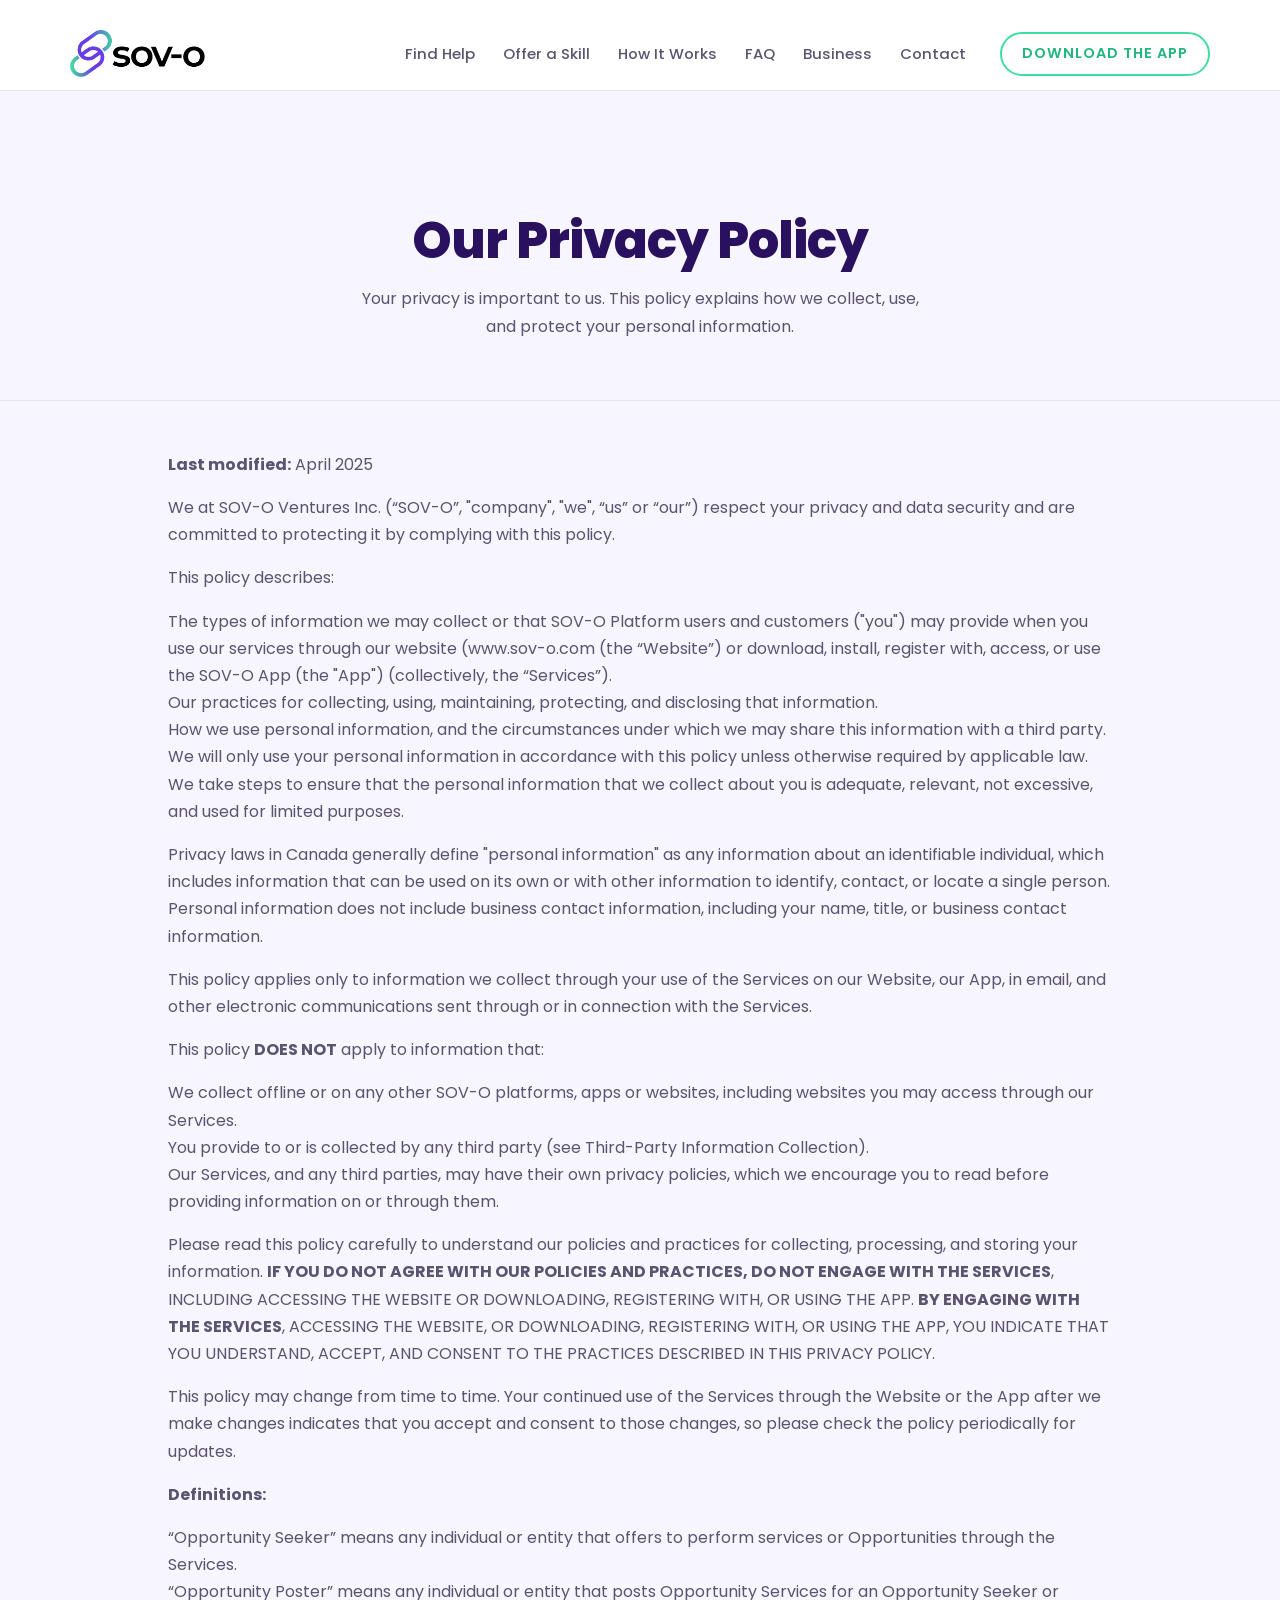
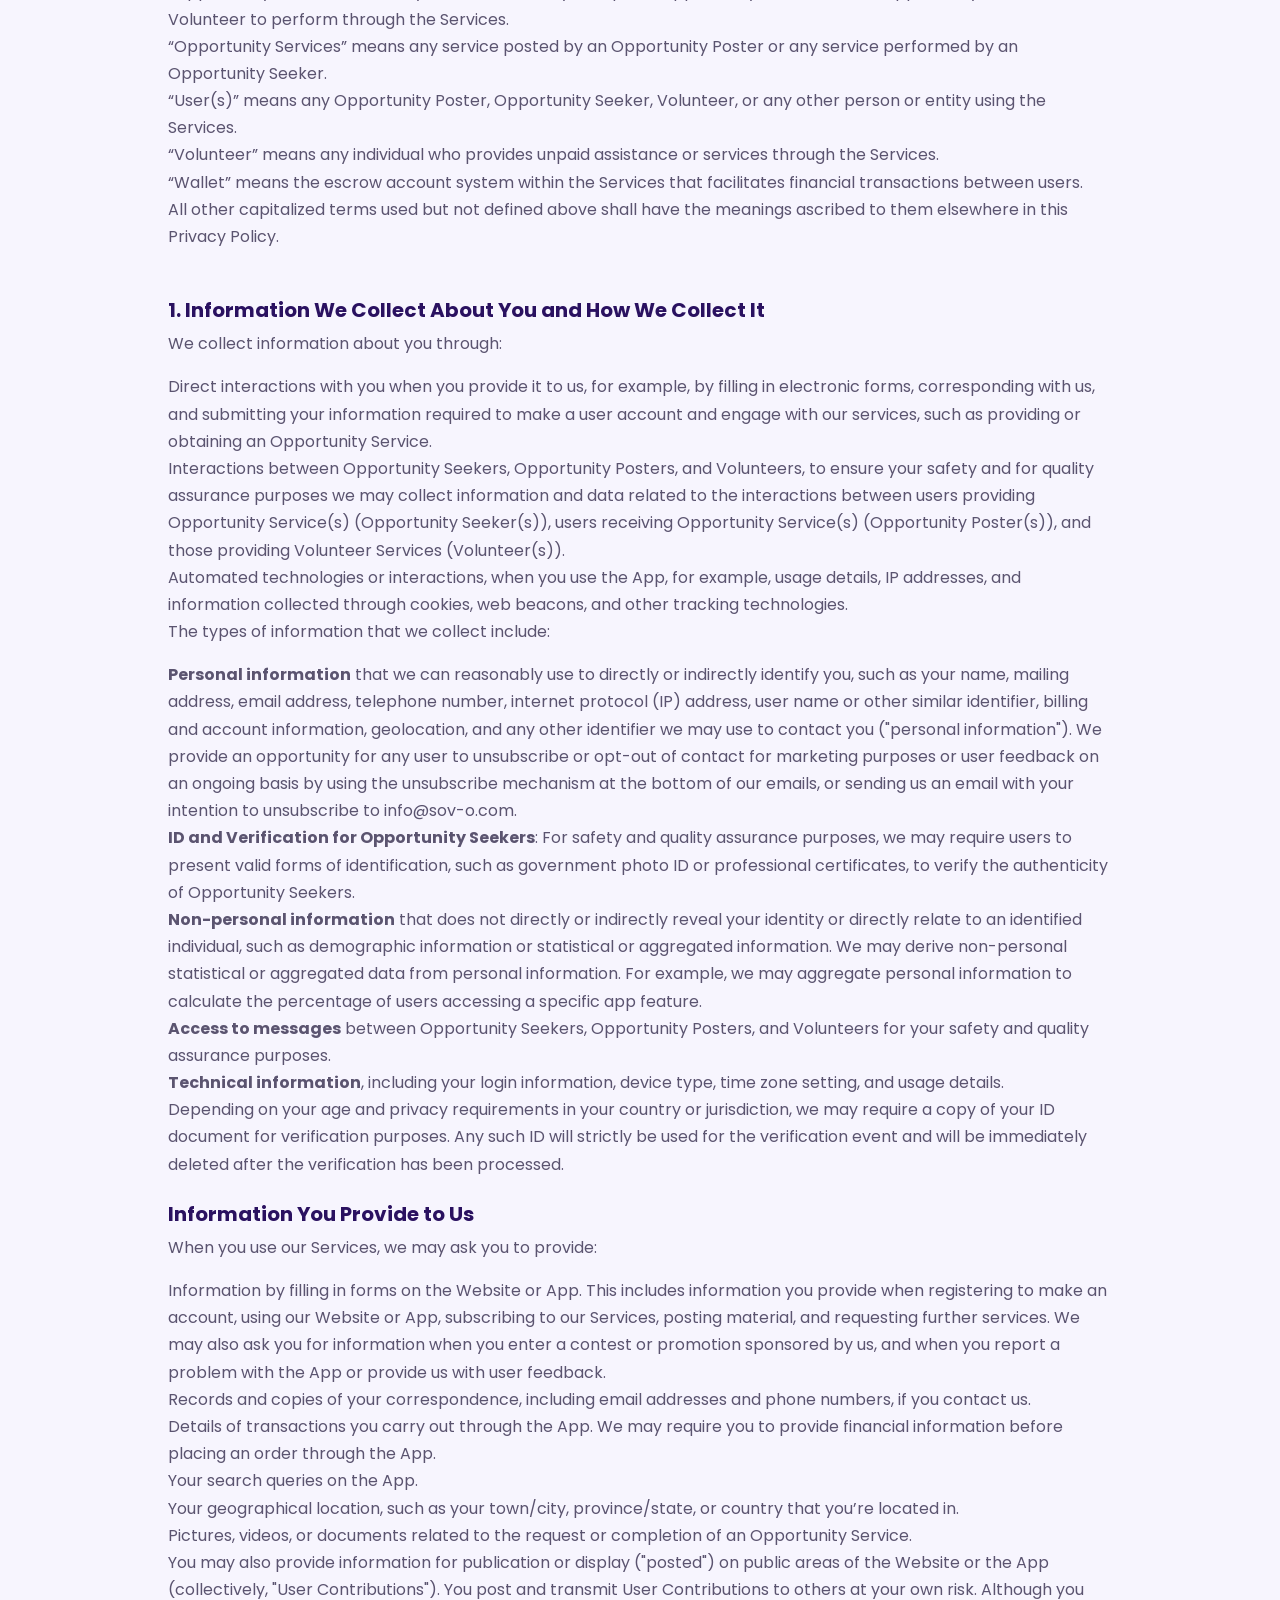
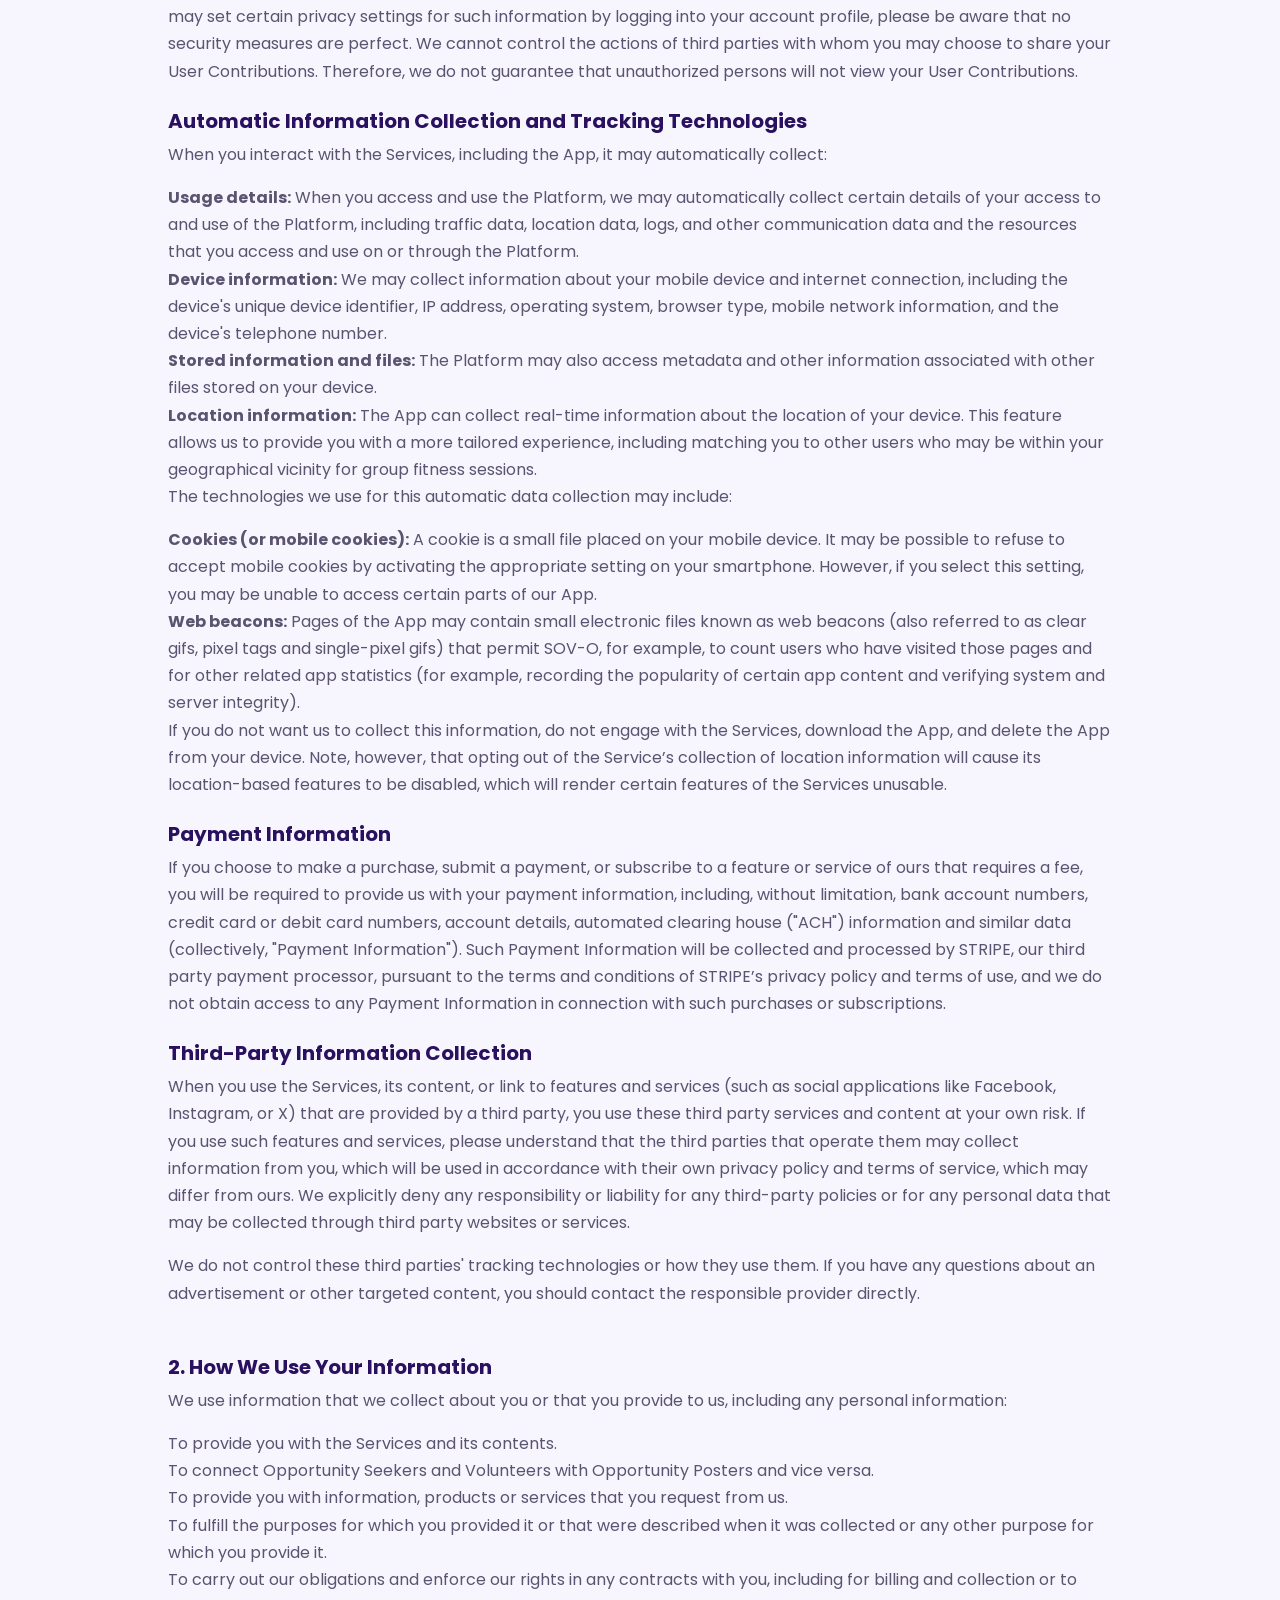
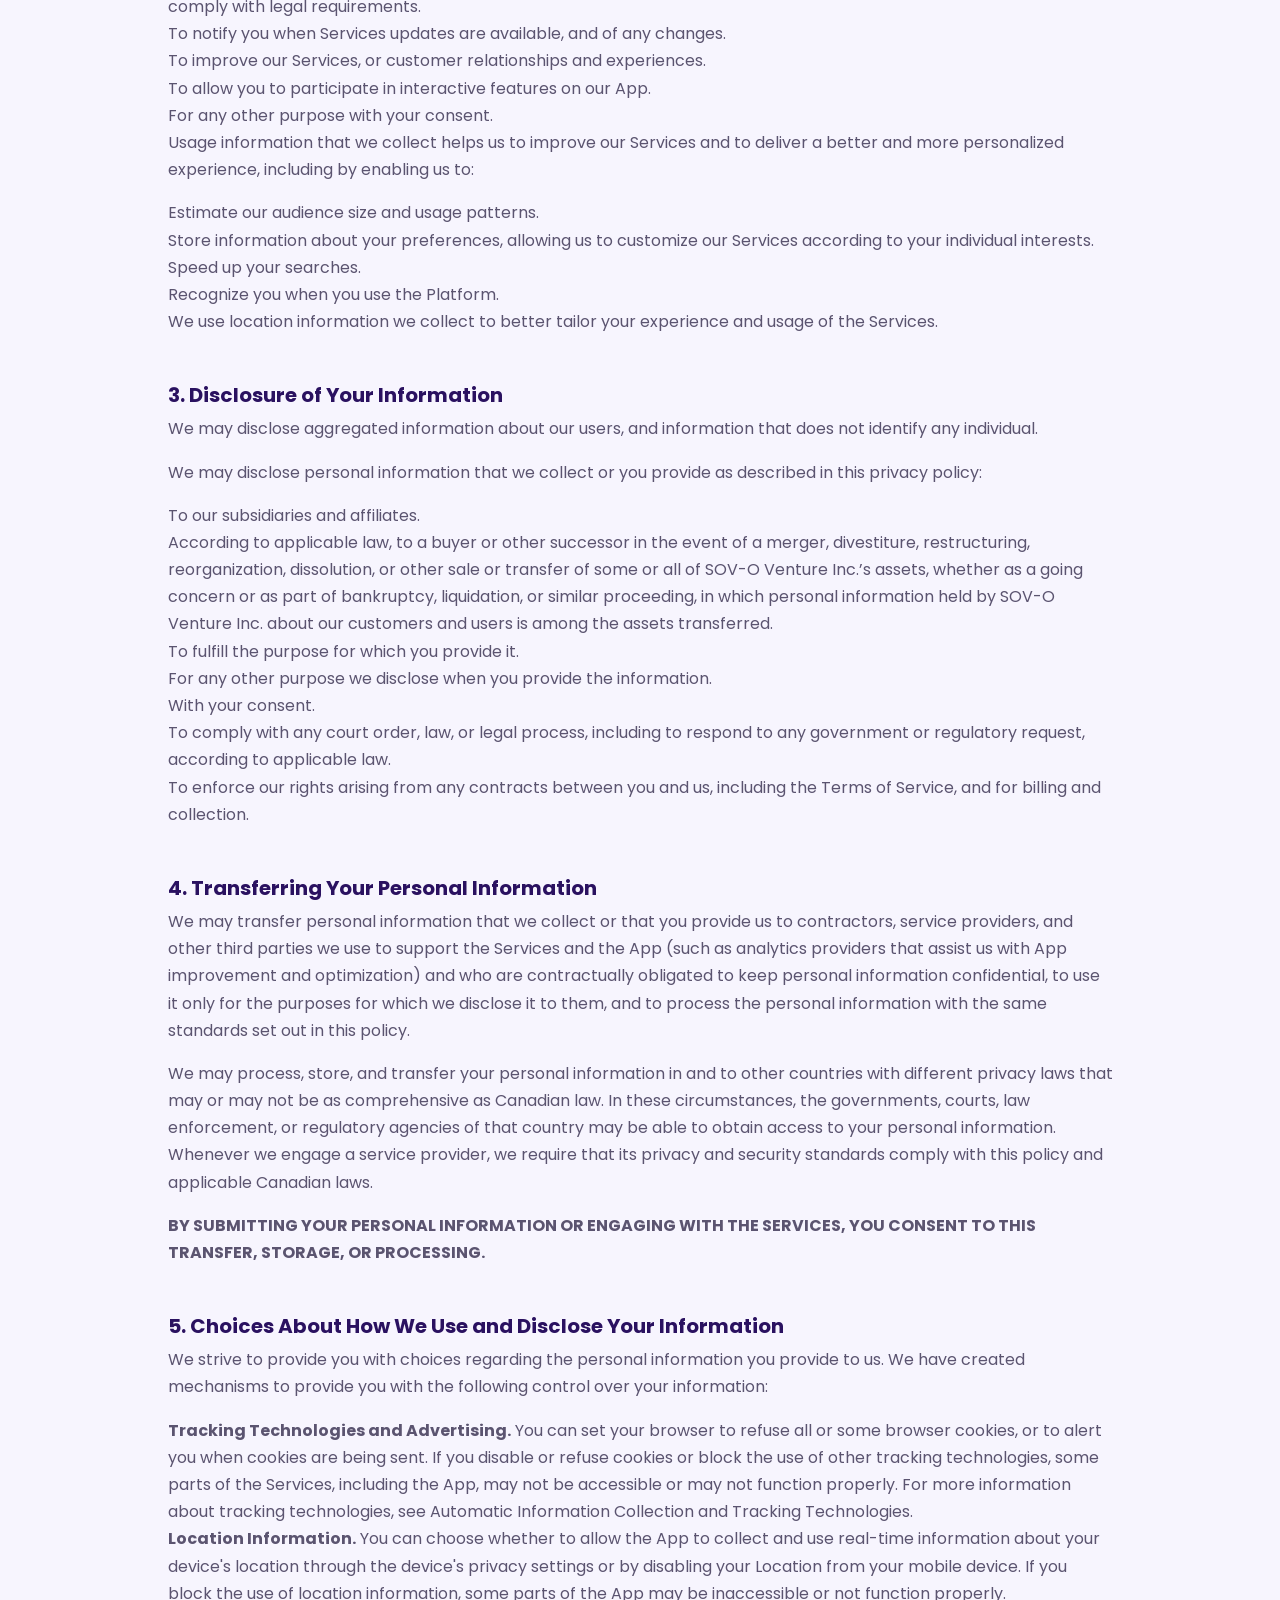
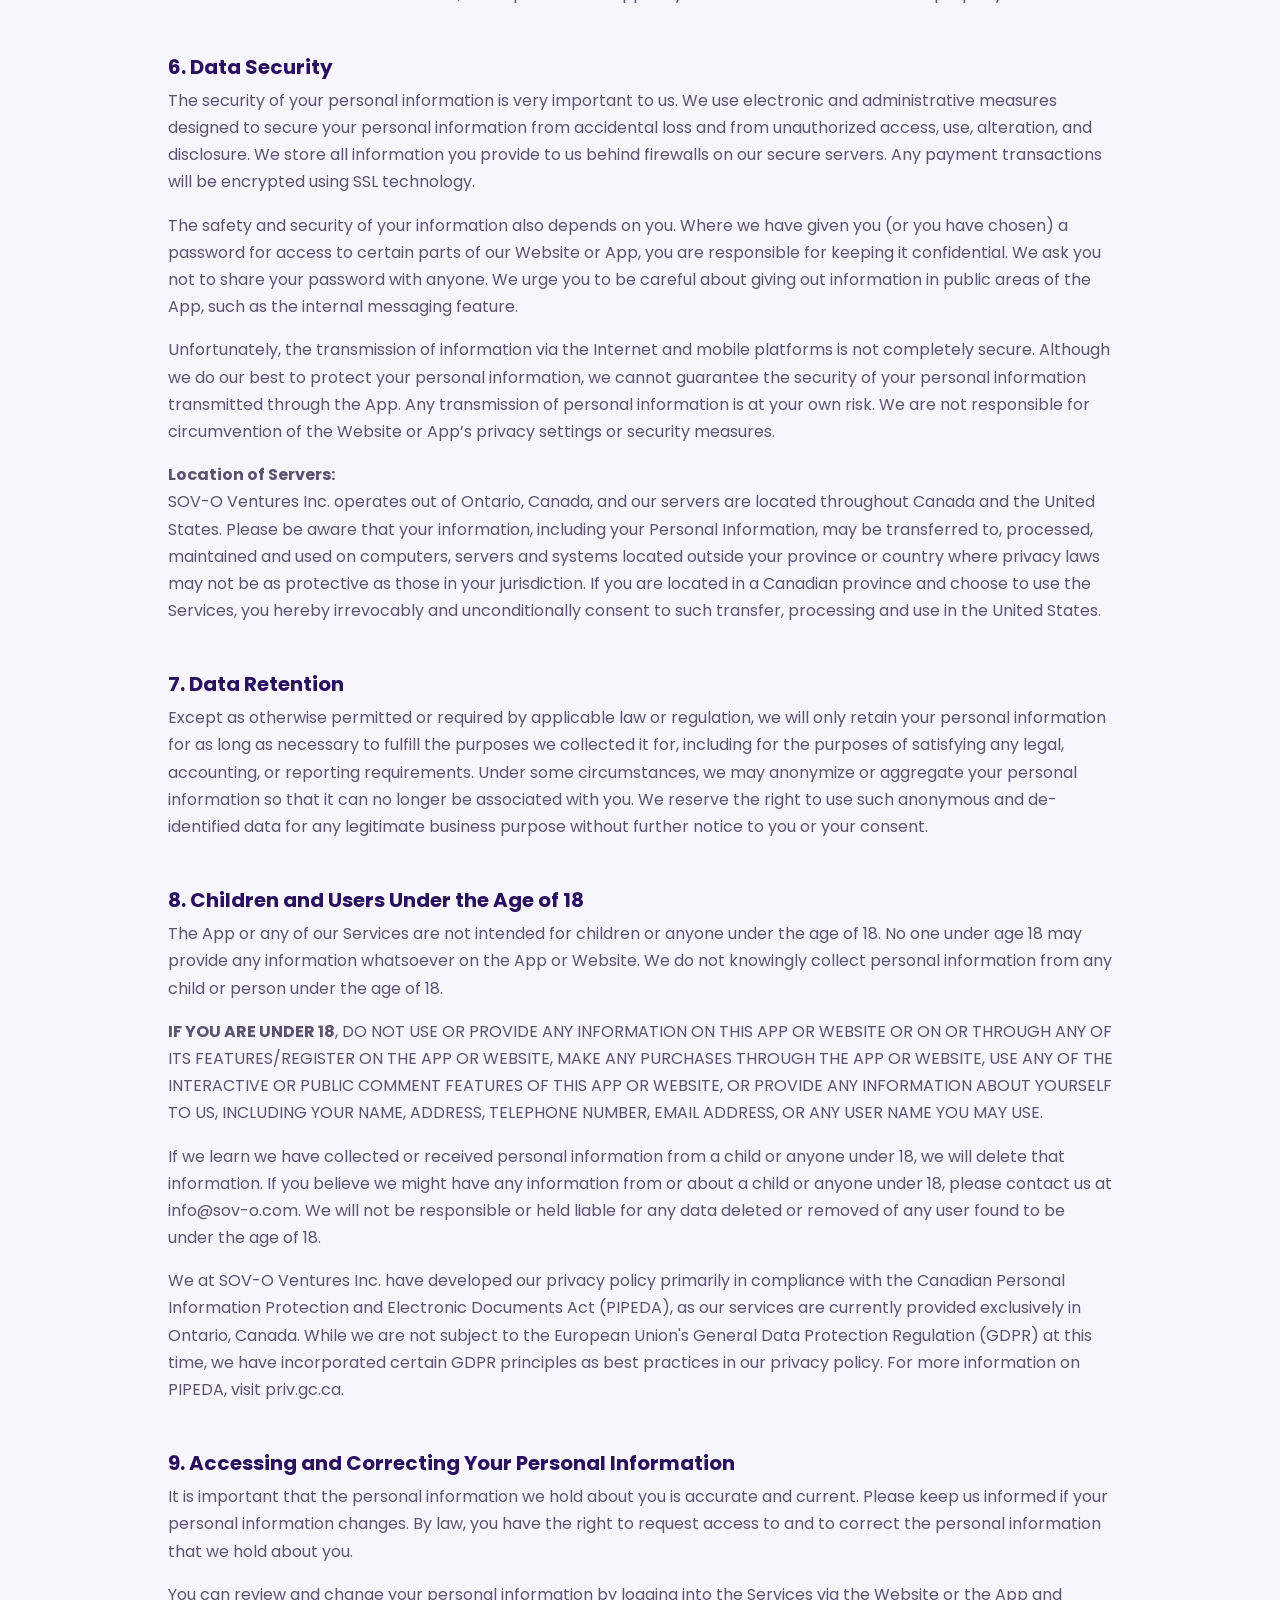
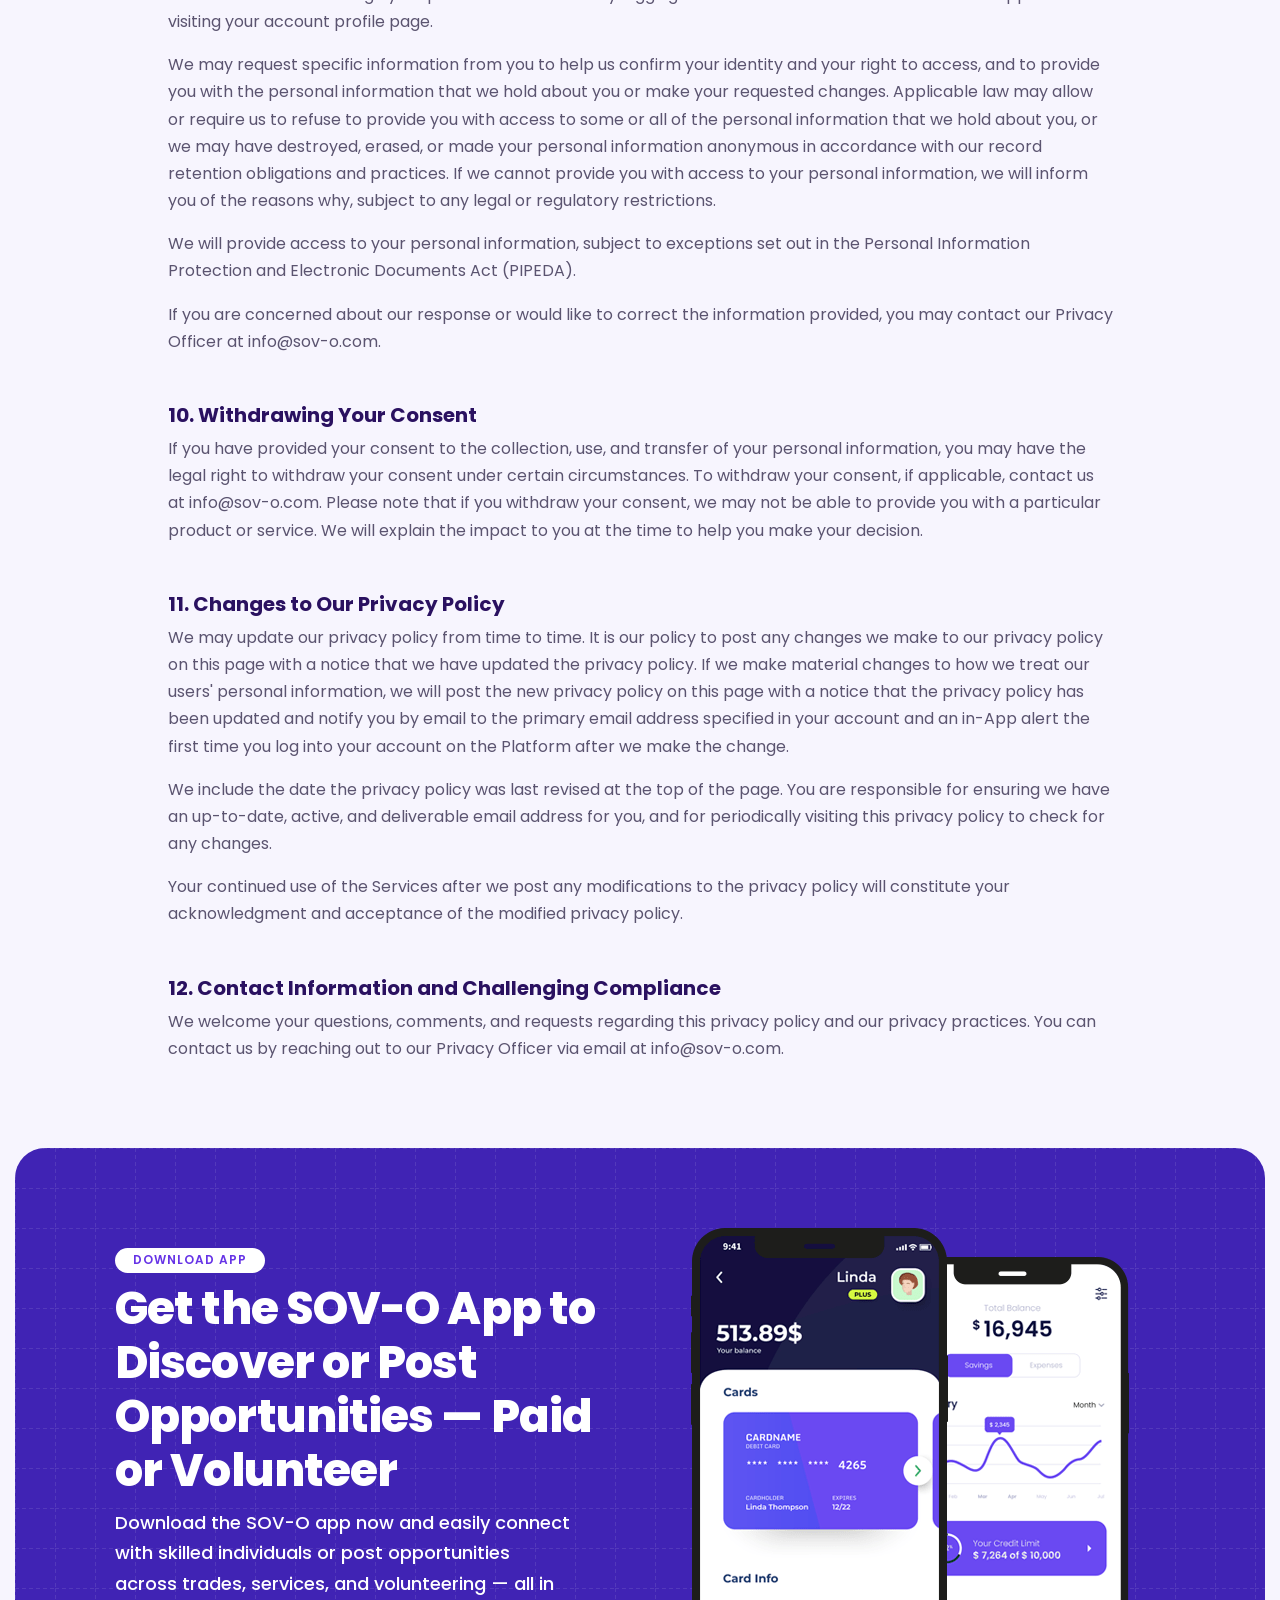
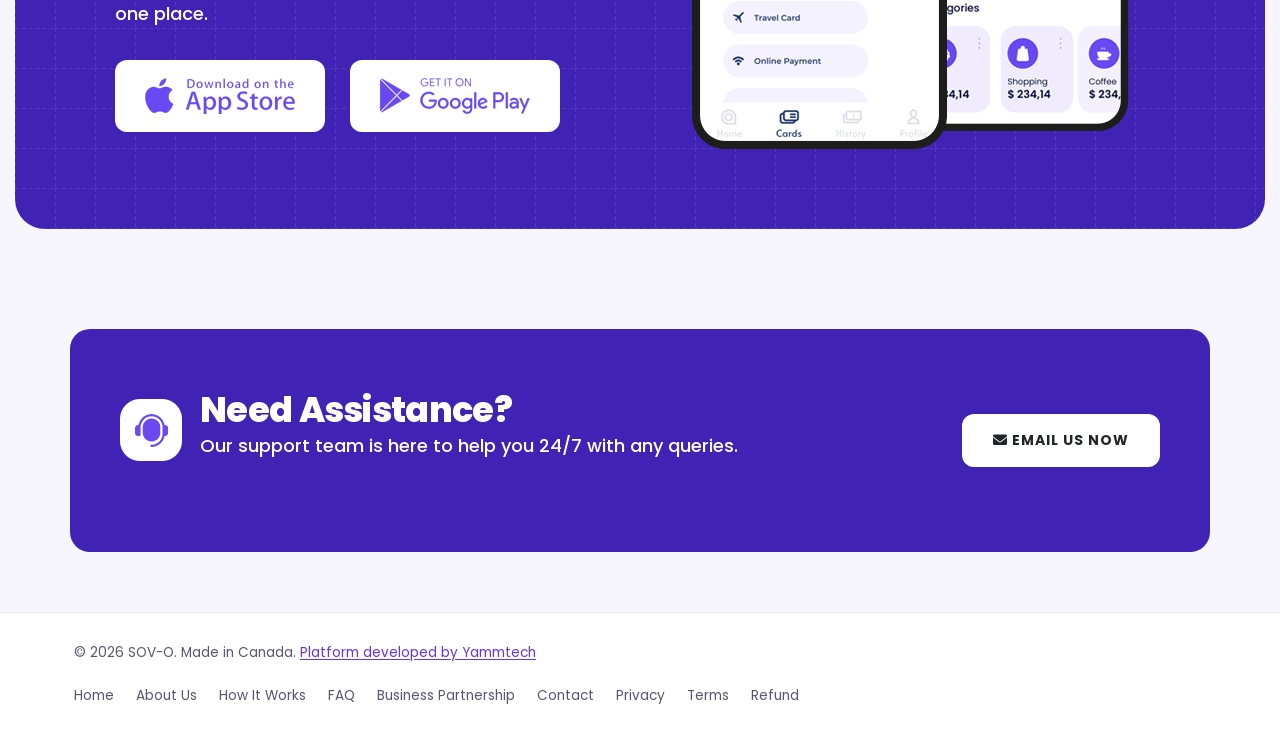
==== privacy.html @ 296f46ee "version 1 post lp" ====
<!DOCTYPE html>
<html lang="en">

<head>

    <!-- Google Tag Manager -->
<script>(function(w,d,s,l,i){w[l]=w[l]||[];w[l].push({'gtm.start':
new Date().getTime(),event:'gtm.js'});var f=d.getElementsByTagName(s)[0],
j=d.createElement(s),dl=l!='dataLayer'?'&l='+l:'';j.async=true;j.src=
'https://www.googletagmanager.com/gtm.js?id='+i+dl;f.parentNode.insertBefore(j,f);
})(window,document,'script','dataLayer','GTM-M95XX3C2');</script>
<!-- End Google Tag Manager -->

    <meta charset="UTF-8">
    <link rel="apple-touch-icon" sizes="180x180" href="/favicon/apple-touch-icon.png">
    <link rel="icon" type="image/png" sizes="32x32" href="/favicon/favicon-32x32.png">
    <link rel="icon" type="image/png" sizes="16x16" href="/favicon/favicon-16x16.png">
    <link rel="manifest" href="/favicon/site.webmanifest">
    <meta http-equiv="X-UA-Compatible" content="IE=edge">
    <meta name="viewport" content="width=device-width, initial-scale=1.0">
    <!-- Meta Description -->
    <meta name="description"
        content="Explore the best mobile apps designed to enhance your experience. Discover top features, seamless performance, and easy downloads for iOS & Android.">
    <title>SOV-O | Privacy Policy</title>
    <link rel="stylesheet" href="https://cdnjs.cloudflare.com/ajax/libs/font-awesome/6.0.0/css/all.min.css">
    <!-- icofont-css-link -->
    <link rel="stylesheet" href="css/icofont.min.css">
    <!-- Owl-Carosal-Style-link -->
    <link rel="stylesheet" href="css/owl.carousel.min.css">
    <!-- Bootstrap-Style-link -->
    <link rel="stylesheet" href="css/bootstrap.min.css">
    <!-- Aos-Style-link -->
    <link rel="stylesheet" href="css/aos.css">
    <!-- Coustome-Style-link -->
    <link rel="stylesheet" href="css/style.css?v=2">
    <!-- Responsive-Style-link -->
    <link rel="stylesheet" href="css/responsive.css?v=2">
    <link href="https://fonts.googleapis.com/css2?family=Poppins:wght@400;500;600;700;800;900&display=swap" rel="stylesheet">
    <!-- Brand override, must load last -->
    <link rel="stylesheet" href="css/brand.css?v=5">
    <!-- Favicon -->
    <link rel="shortcut icon" href="images/favicon.png" type="image/x-icon">
    <!-- webfont-->
    <link rel="preconnect" href="https://fonts.googleapis.com">
    <link rel="preconnect" href="https://fonts.gstatic.com" crossorigin>
    <link href="https://fonts.googleapis.com/css2?family=Plus+Jakarta+Sans:wght@200..800&display=swap" rel="stylesheet">
    
    <!-- Meta Pixel Code -->
<script>
!function(f,b,e,v,n,t,s)
{if(f.fbq)return;n=f.fbq=function(){n.callMethod?
n.callMethod.apply(n,arguments):n.queue.push(arguments)};
if(!f._fbq)f._fbq=n;n.push=n;n.loaded=!0;n.version='2.0';
n.queue=[];t=b.createElement(e);t.async=!0;
t.src=v;s=b.getElementsByTagName(e)[0];
s.parentNode.insertBefore(t,s)}(window, document,'script',
'https://connect.facebook.net/en_US/fbevents.js');
fbq('init', '1578152634001623');
fbq('track', 'PageView');
</script>
<noscript><img height="1" width="1" style="display:none"
src="https://www.facebook.com/tr?id=1578152634001623&ev=PageView&noscript=1"
/></noscript>
<!-- End Meta Pixel Code -->
    
</head>

<body>
<!-- Google Tag Manager (noscript) -->
<noscript><iframe src="https://www.googletagmanager.com/ns.html?id=GTM-M95XX3C2"
height="0" width="0" style="display:none;visibility:hidden"></iframe></noscript>
<!-- End Google Tag Manager (noscript) -->

    <div class="page_wrapper">

        <div id="preloader">
            <div id="loader"></div>
        </div>

        <header>
            <div class="container">
                <nav class="navbar navbar-expand-lg">
                    <a class="navbar-brand" href="index.html">
                        <img src="images/logo.png" alt="image">
                    </a>

                    <button class="navbar-toggler" type="button" data-toggle="collapse"
                        data-target="#navbarSupportedContent" aria-controls="navbarSupportedContent"
                        aria-expanded="false" aria-label="Toggle navigation">
                        <span class="navbar-toggler-icon">
                            <div class="toggle-wrap">
                                <span class="toggle-bar"></span>
                            </div>
                        </span>
                    </button>

                    <div class="collapse navbar-collapse" id="navbarSupportedContent">
                        <ul class="navbar-nav ml-auto">
                            <li class="nav-item">
                                <a class="nav-link" href="index.html#find-help">Find Help</a>
                            </li>
                            <li class="nav-item">
                                <a class="nav-link" href="index.html#offer">Offer a Skill</a>
                            </li>
                            <li class="nav-item">
                                <a class="nav-link" href="index.html#how">How It Works</a>
                            </li>
                            <li class="nav-item">
                                <a class="nav-link" href="faq.html">FAQ</a>
                            </li>
                            <li class="nav-item">
                                <a class="nav-link" href="business.html">Business</a>
                            </li>
                            <li class="nav-item">
                                <a class="nav-link" href="contact.html">Contact</a>
                            </li>
                            <li class="nav-item">
                                <a class="btn puprple_btn" href="index.html#download">Download the App</a>
                            </li>
                        </ul>
                    </div>
                </nav>
            </div>
        </header>

        <div class="bred_crumb">
            <div class="container">
                <div class="bred_text">
                    <h1>Our Privacy Policy</h1>
                    <p>Your privacy is important to us. This policy explains how we collect, use, and protect your
                        personal information.</p>
                </div>
            </div>
        </div>

        <div class="container">
            <div class="row justify-content-center">
                <div class="col-md-10">
                    <div class="privacy-content">
                        <p><strong>Last modified:</strong> April 2025</p>

                        <p>We at SOV-O Ventures Inc. (“SOV-O”, "company", "we", “us” or “our”) respect your privacy and
                            data security and are committed to protecting it by complying with this policy.</p>

                        <p>This policy describes:</p>
                        <ul>
                            <li>The types of information we may collect or that SOV-O Platform users and customers
                                ("you") may provide when you use our services through our website (www.sov-o.com (the
                                “Website”) or download, install, register with, access, or use the SOV-O App (the "App")
                                (collectively, the “Services”).</li>
                            <li>Our practices for collecting, using, maintaining, protecting, and disclosing that
                                information.</li>
                            <li>How we use personal information, and the circumstances under which we may share this
                                information with a third party.</li>
                        </ul>

                        <p>We will only use your personal information in accordance with this policy unless otherwise
                            required by applicable law. We take steps to ensure that the personal information that we
                            collect about you is adequate, relevant, not excessive, and used for limited purposes.</p>

                        <p>Privacy laws in Canada generally define "personal information" as any information about an
                            identifiable individual, which includes information that can be used on its own or with
                            other information to identify, contact, or locate a single person. Personal information does
                            not include business contact information, including your name, title, or business contact
                            information.</p>

                        <p>This policy applies only to information we collect through your use of the Services on our
                            Website, our App, in email, and other electronic communications sent through or in
                            connection with the Services.</p>

                        <p>This policy <strong>DOES NOT</strong> apply to information that:</p>
                        <ul>
                            <li>We collect offline or on any other SOV-O platforms, apps or websites, including websites
                                you may access through our Services.</li>
                            <li>You provide to or is collected by any third party (see Third-Party Information
                                Collection).</li>
                        </ul>

                        <p>Our Services, and any third parties, may have their own privacy policies, which we encourage
                            you to read before providing information on or through them.</p>

                        <p>Please read this policy carefully to understand our policies and practices for collecting,
                            processing, and storing your information. <strong>IF YOU DO NOT AGREE WITH OUR POLICIES AND
                                PRACTICES, DO NOT ENGAGE WITH THE SERVICES</strong>, INCLUDING ACCESSING THE WEBSITE OR
                            DOWNLOADING, REGISTERING WITH, OR USING THE APP. <strong>BY ENGAGING WITH THE
                                SERVICES</strong>, ACCESSING THE WEBSITE, OR DOWNLOADING, REGISTERING WITH, OR USING THE
                            APP, YOU INDICATE THAT YOU UNDERSTAND, ACCEPT, AND CONSENT TO THE PRACTICES DESCRIBED IN
                            THIS PRIVACY POLICY.</p>

                        <p>This policy may change from time to time. Your continued use of the Services through the
                            Website or the App after we make changes indicates that you accept and consent to those
                            changes, so please check the policy periodically for updates.</p>

                        <p><strong>Definitions:</strong></p>
                        <ul>
                            <li>“Opportunity Seeker” means any individual or entity that offers to perform services or
                                Opportunities through the Services.</li>
                            <li>“Opportunity Poster” means any individual or entity that posts Opportunity Services for
                                an Opportunity Seeker or Volunteer to perform through the Services.</li>
                            <li>“Opportunity Services” means any service posted by an Opportunity Poster or any service
                                performed by an Opportunity Seeker.</li>
                            <li>“User(s)” means any Opportunity Poster, Opportunity Seeker, Volunteer, or any other
                                person or entity using the Services.</li>
                            <li>“Volunteer” means any individual who provides unpaid assistance or services through the
                                Services.</li>
                            <li>“Wallet” means the escrow account system within the Services that facilitates financial
                                transactions between users.</li>
                        </ul>
                        <p>All other capitalized terms used but not defined above shall have the meanings ascribed to
                            them elsewhere in this Privacy Policy.</p>
                        <h6 class="mt-5">1. Information We Collect About You and How We Collect It</h6>

                        <p>We collect information about you through:</p>
                        <ul>
                            <li>Direct interactions with you when you provide it to us, for example, by filling in
                                electronic forms, corresponding with us, and submitting your information required to
                                make a user account and engage with our services, such as providing or obtaining an
                                Opportunity Service.</li>
                            <li>Interactions between Opportunity Seekers, Opportunity Posters, and Volunteers, to ensure
                                your safety and for quality assurance purposes we may collect information and data
                                related to the interactions between users providing Opportunity Service(s) (Opportunity
                                Seeker(s)), users receiving Opportunity Service(s) (Opportunity Poster(s)), and those
                                providing Volunteer Services (Volunteer(s)).</li>
                            <li>Automated technologies or interactions, when you use the App, for example, usage
                                details, IP addresses, and information collected through cookies, web beacons, and other
                                tracking technologies.</li>
                        </ul>

                        <p>The types of information that we collect include:</p>
                        <ul>
                            <li><strong>Personal information</strong> that we can reasonably use to directly or
                                indirectly identify you, such as your name, mailing address, email address, telephone
                                number, internet protocol (IP) address, user name or other similar identifier, billing
                                and account information, geolocation, and any other identifier we may use to contact you
                                ("personal information"). We provide an opportunity for any user to unsubscribe or
                                opt-out of contact for marketing purposes or user feedback on an ongoing basis by using
                                the unsubscribe mechanism at the bottom of our emails, or sending us an email with your
                                intention to unsubscribe to <a href="mailto:info@sov-o.com">info@sov-o.com</a>.</li>
                            <li><strong>ID and Verification for Opportunity Seekers</strong>: For safety and quality
                                assurance purposes, we may require users to present valid forms of identification, such
                                as government photo ID or professional certificates, to verify the authenticity of
                                Opportunity Seekers.</li>
                            <li><strong>Non-personal information</strong> that does not directly or indirectly reveal
                                your identity or directly relate to an identified individual, such as demographic
                                information or statistical or aggregated information. We may derive non-personal
                                statistical or aggregated data from personal information. For example, we may aggregate
                                personal information to calculate the percentage of users accessing a specific app
                                feature.</li>
                            <li><strong>Access to messages</strong> between Opportunity Seekers, Opportunity Posters,
                                and Volunteers for your safety and quality assurance purposes.</li>
                            <li><strong>Technical information</strong>, including your login information, device type,
                                time zone setting, and usage details.</li>
                        </ul>

                        <p>Depending on your age and privacy requirements in your country or jurisdiction, we may
                            require a copy of your ID document for verification purposes. Any such ID will strictly be
                            used for the verification event and will be immediately deleted after the verification has
                            been processed.</p>

                        <h6 class="mt-4">Information You Provide to Us</h6>
                        <p>When you use our Services, we may ask you to provide:</p>
                        <ul>
                            <li>Information by filling in forms on the Website or App. This includes information you
                                provide when registering to make an account, using our Website or App, subscribing to
                                our Services, posting material, and requesting further services. We may also ask you for
                                information when you enter a contest or promotion sponsored by us, and when you report a
                                problem with the App or provide us with user feedback.</li>
                            <li>Records and copies of your correspondence, including email addresses and phone numbers,
                                if you contact us.</li>
                            <li>Details of transactions you carry out through the App. We may require you to provide
                                financial information before placing an order through the App.</li>
                            <li>Your search queries on the App.</li>
                            <li>Your geographical location, such as your town/city, province/state, or country that
                                you’re located in.</li>
                            <li>Pictures, videos, or documents related to the request or completion of an Opportunity
                                Service.</li>
                        </ul>

                        <p>You may also provide information for publication or display ("posted") on public areas of the
                            Website or the App (collectively, "User Contributions"). You post and transmit User
                            Contributions to others at your own risk. Although you may set certain privacy settings for
                            such information by logging into your account profile, please be aware that no security
                            measures are perfect. We cannot control the actions of third parties with whom you may
                            choose to share your User Contributions. Therefore, we do not guarantee that unauthorized
                            persons will not view your User Contributions.</p>

                        <h6 class="mt-4">Automatic Information Collection and Tracking Technologies</h6>
                        <p>When you interact with the Services, including the App, it may automatically collect:</p>
                        <ul>
                            <li><strong>Usage details:</strong> When you access and use the Platform, we may
                                automatically collect certain details of your access to and use of the Platform,
                                including traffic data, location data, logs, and other communication data and the
                                resources that you access and use on or through the Platform.</li>
                            <li><strong>Device information:</strong> We may collect information about your mobile device
                                and internet connection, including the device's unique device identifier, IP address,
                                operating system, browser type, mobile network information, and the device's telephone
                                number.</li>
                            <li><strong>Stored information and files:</strong> The Platform may also access metadata and
                                other information associated with other files stored on your device.</li>
                            <li><strong>Location information:</strong> The App can collect real-time information about
                                the location of your device. This feature allows us to provide you with a more tailored
                                experience, including matching you to other users who may be within your geographical
                                vicinity for group fitness sessions.</li>
                        </ul>

                        <p>The technologies we use for this automatic data collection may include:</p>
                        <ul>
                            <li><strong>Cookies (or mobile cookies):</strong> A cookie is a small file placed on your
                                mobile device. It may be possible to refuse to accept mobile cookies by activating the
                                appropriate setting on your smartphone. However, if you select this setting, you may be
                                unable to access certain parts of our App.</li>
                            <li><strong>Web beacons:</strong> Pages of the App may contain small electronic files known
                                as web beacons (also referred to as clear gifs, pixel tags and single-pixel gifs) that
                                permit SOV-O, for example, to count users who have visited those pages and for other
                                related app statistics (for example, recording the popularity of certain app content and
                                verifying system and server integrity).</li>
                        </ul>

                        <p>If you do not want us to collect this information, do not engage with the Services, download
                            the App, and delete the App from your device. Note, however, that opting out of the
                            Service’s collection of location information will cause its location-based features to be
                            disabled, which will render certain features of the Services unusable.</p>

                        <h6 class="mt-4">Payment Information</h6>
                        <p>If you choose to make a purchase, submit a payment, or subscribe to a feature or service of
                            ours that requires a fee, you will be required to provide us with your payment information,
                            including, without limitation, bank account numbers, credit card or debit card numbers,
                            account details, automated clearing house ("ACH") information and similar data
                            (collectively, "Payment Information"). Such Payment Information will be collected and
                            processed by STRIPE, our third party payment processor, pursuant to the terms and conditions
                            of STRIPE’s privacy policy and terms of use, and we do not obtain access to any Payment
                            Information in connection with such purchases or subscriptions.</p>

                        <h6 class="mt-4">Third-Party Information Collection</h6>
                        <p>When you use the Services, its content, or link to features and services (such as social
                            applications like Facebook, Instagram, or X) that are provided by a third party, you use
                            these third party services and content at your own risk. If you use such features and
                            services, please understand that the third parties that operate them may collect information
                            from you, which will be used in accordance with their own privacy policy and terms of
                            service, which may differ from ours. We explicitly deny any responsibility or liability for
                            any third-party policies or for any personal data that may be collected through third party
                            websites or services.</p>

                        <p>We do not control these third parties' tracking technologies or how they use them. If you
                            have any questions about an advertisement or other targeted content, you should contact the
                            responsible provider directly.</p>
                        <h6 class="mt-5">2. How We Use Your Information</h6>

                        <p>We use information that we collect about you or that you provide to us, including any
                            personal information:</p>
                        <ul>
                            <li>To provide you with the Services and its contents.</li>
                            <li>To connect Opportunity Seekers and Volunteers with Opportunity Posters and vice versa.
                            </li>
                            <li>To provide you with information, products or services that you request from us.</li>
                            <li>To fulfill the purposes for which you provided it or that were described when it was
                                collected or any other purpose for which you provide it.</li>
                            <li>To carry out our obligations and enforce our rights in any contracts with you, including
                                for billing and collection or to comply with legal requirements.</li>
                            <li>To notify you when Services updates are available, and of any changes.</li>
                            <li>To improve our Services, or customer relationships and experiences.</li>
                            <li>To allow you to participate in interactive features on our App.</li>
                            <li>For any other purpose with your consent.</li>
                        </ul>

                        <p>Usage information that we collect helps us to improve our Services and to deliver a better
                            and more personalized experience, including by enabling us to:</p>
                        <ul>
                            <li>Estimate our audience size and usage patterns.</li>
                            <li>Store information about your preferences, allowing us to customize our Services
                                according to your individual interests.</li>
                            <li>Speed up your searches.</li>
                            <li>Recognize you when you use the Platform.</li>
                        </ul>

                        <p>We use location information we collect to better tailor your experience and usage of the
                            Services.</p>

                        <h6 class="mt-5">3. Disclosure of Your Information</h6>

                        <p>We may disclose aggregated information about our users, and information that does not
                            identify any individual.</p>

                        <p>We may disclose personal information that we collect or you provide as described in this
                            privacy policy:</p>
                        <ul>
                            <li>To our subsidiaries and affiliates.</li>
                            <li>According to applicable law, to a buyer or other successor in the event of a merger,
                                divestiture, restructuring, reorganization, dissolution, or other sale or transfer of
                                some or all of SOV-O Venture Inc.’s assets, whether as a going concern or as part of
                                bankruptcy, liquidation, or similar proceeding, in which personal information held by
                                SOV-O Venture Inc. about our customers and users is among the assets transferred.</li>
                            <li>To fulfill the purpose for which you provide it.</li>
                            <li>For any other purpose we disclose when you provide the information.</li>
                            <li>With your consent.</li>
                            <li>To comply with any court order, law, or legal process, including to respond to any
                                government or regulatory request, according to applicable law.</li>
                            <li>To enforce our rights arising from any contracts between you and us, including the Terms
                                of Service, and for billing and collection.</li>
                        </ul>

                        <h6 class="mt-5">4. Transferring Your Personal Information</h6>

                        <p>We may transfer personal information that we collect or that you provide us to contractors,
                            service providers, and other third parties we use to support the Services and the App (such
                            as analytics providers that assist us with App improvement and optimization) and who are
                            contractually obligated to keep personal information confidential, to use it only for the
                            purposes for which we disclose it to them, and to process the personal information with the
                            same standards set out in this policy.</p>

                        <p>We may process, store, and transfer your personal information in and to other countries with
                            different privacy laws that may or may not be as comprehensive as Canadian law. In these
                            circumstances, the governments, courts, law enforcement, or regulatory agencies of that
                            country may be able to obtain access to your personal information. Whenever we engage a
                            service provider, we require that its privacy and security standards comply with this policy
                            and applicable Canadian laws.</p>

                        <p><strong>BY SUBMITTING YOUR PERSONAL INFORMATION OR ENGAGING WITH THE SERVICES, YOU CONSENT TO
                                THIS TRANSFER, STORAGE, OR PROCESSING.</strong></p>
                        <h6 class="mt-5">5. Choices About How We Use and Disclose Your Information</h6>

                        <p>We strive to provide you with choices regarding the personal information you provide to us.
                            We have created mechanisms to provide you with the following control over your information:
                        </p>
                        <ul>
                            <li><strong>Tracking Technologies and Advertising.</strong> You can set your browser to
                                refuse all or some browser cookies, or to alert you when cookies are being sent. If you
                                disable or refuse cookies or block the use of other tracking technologies, some parts of
                                the Services, including the App, may not be accessible or may not function properly. For
                                more information about tracking technologies, see Automatic Information Collection and
                                Tracking Technologies.</li>
                            <li><strong>Location Information.</strong> You can choose whether to allow the App to
                                collect and use real-time information about your device's location through the device's
                                privacy settings or by disabling your Location from your mobile device. If you block the
                                use of location information, some parts of the App may be inaccessible or not function
                                properly.</li>
                        </ul>

                        <h6 class="mt-5">6. Data Security</h6>

                        <p>The security of your personal information is very important to us. We use electronic and
                            administrative measures designed to secure your personal information from accidental loss
                            and from unauthorized access, use, alteration, and disclosure. We store all information you
                            provide to us behind firewalls on our secure servers. Any payment transactions will be
                            encrypted using SSL technology.</p>

                        <p>The safety and security of your information also depends on you. Where we have given you (or
                            you have chosen) a password for access to certain parts of our Website or App, you are
                            responsible for keeping it confidential. We ask you not to share your password with anyone.
                            We urge you to be careful about giving out information in public areas of the App, such as
                            the internal messaging feature.</p>

                        <p>Unfortunately, the transmission of information via the Internet and mobile platforms is not
                            completely secure. Although we do our best to protect your personal information, we cannot
                            guarantee the security of your personal information transmitted through the App. Any
                            transmission of personal information is at your own risk. We are not responsible for
                            circumvention of the Website or App’s privacy settings or security measures.</p>

                        <p><strong>Location of Servers:</strong><br>
                            SOV-O Ventures Inc. operates out of Ontario, Canada, and our servers are located throughout
                            Canada and the United States. Please be aware that your information, including your Personal
                            Information, may be transferred to, processed, maintained and used on computers, servers and
                            systems located outside your province or country where privacy laws may not be as protective
                            as those in your jurisdiction. If you are located in a Canadian province and choose to use
                            the Services, you hereby irrevocably and unconditionally consent to such transfer,
                            processing and use in the United States.</p>

                        <h6 class="mt-5">7. Data Retention</h6>

                        <p>Except as otherwise permitted or required by applicable law or regulation, we will only
                            retain your personal information for as long as necessary to fulfill the purposes we
                            collected it for, including for the purposes of satisfying any legal, accounting, or
                            reporting requirements. Under some circumstances, we may anonymize or aggregate your
                            personal information so that it can no longer be associated with you. We reserve the right
                            to use such anonymous and de-identified data for any legitimate business purpose without
                            further notice to you or your consent.</p>

                        <h6 class="mt-5">8. Children and Users Under the Age of 18</h6>

                        <p>The App or any of our Services are not intended for children or anyone under the age of 18.
                            No one under age 18 may provide any information whatsoever on the App or Website. We do not
                            knowingly collect personal information from any child or person under the age of 18.</p>

                        <p><strong>IF YOU ARE UNDER 18</strong>, DO NOT USE OR PROVIDE ANY INFORMATION ON THIS APP OR
                            WEBSITE OR ON OR THROUGH ANY OF ITS FEATURES/REGISTER ON THE APP OR WEBSITE, MAKE ANY
                            PURCHASES THROUGH THE APP OR WEBSITE, USE ANY OF THE INTERACTIVE OR PUBLIC COMMENT FEATURES
                            OF THIS APP OR WEBSITE, OR PROVIDE ANY INFORMATION ABOUT YOURSELF TO US, INCLUDING YOUR
                            NAME, ADDRESS, TELEPHONE NUMBER, EMAIL ADDRESS, OR ANY USER NAME YOU MAY USE.</p>

                        <p>If we learn we have collected or received personal information from a child or anyone under
                            18, we will delete that information. If you believe we might have any information from or
                            about a child or anyone under 18, please contact us at <a
                                href="mailto:info@sov-o.com">info@sov-o.com</a>. We will not be responsible or held
                            liable for any data deleted or removed of any user found to be under the age of 18.</p>

                        <p>We at SOV-O Ventures Inc. have developed our privacy policy primarily in compliance with the
                            Canadian Personal Information Protection and Electronic Documents Act (PIPEDA), as our
                            services are currently provided exclusively in Ontario, Canada. While we are not subject to
                            the European Union's General Data Protection Regulation (GDPR) at this time, we have
                            incorporated certain GDPR principles as best practices in our privacy policy. For more
                            information on PIPEDA, visit <a href="https://www.priv.gc.ca"
                                target="_blank">priv.gc.ca</a>.</p>
                        <h6 class="mt-5">9. Accessing and Correcting Your Personal Information</h6>

                        <p>It is important that the personal information we hold about you is accurate and current.
                            Please keep us informed if your personal information changes. By law, you have the right to
                            request access to and to correct the personal information that we hold about you.</p>

                        <p>You can review and change your personal information by logging into the Services via the
                            Website or the App and visiting your account profile page.</p>

                        <p>We may request specific information from you to help us confirm your identity and your right
                            to access, and to provide you with the personal information that we hold about you or make
                            your requested changes. Applicable law may allow or require us to refuse to provide you with
                            access to some or all of the personal information that we hold about you, or we may have
                            destroyed, erased, or made your personal information anonymous in accordance with our record
                            retention obligations and practices. If we cannot provide you with access to your personal
                            information, we will inform you of the reasons why, subject to any legal or regulatory
                            restrictions.</p>

                        <p>We will provide access to your personal information, subject to exceptions set out in the
                            Personal Information Protection and Electronic Documents Act (PIPEDA).</p>

                        <p>If you are concerned about our response or would like to correct the information provided,
                            you may contact our Privacy Officer at <a href="mailto:info@sov-o.com">info@sov-o.com</a>.
                        </p>

                        <h6 class="mt-5">10. Withdrawing Your Consent</h6>

                        <p>If you have provided your consent to the collection, use, and transfer of your personal
                            information, you may have the legal right to withdraw your consent under certain
                            circumstances. To withdraw your consent, if applicable, contact us at <a
                                href="mailto:info@sov-o.com">info@sov-o.com</a>. Please note that if you withdraw your
                            consent, we may not be able to provide you with a particular product or service. We will
                            explain the impact to you at the time to help you make your decision.</p>

                        <h6 class="mt-5">11. Changes to Our Privacy Policy</h6>

                        <p>We may update our privacy policy from time to time. It is our policy to post any changes we
                            make to our privacy policy on this page with a notice that we have updated the privacy
                            policy. If we make material changes to how we treat our users' personal information, we will
                            post the new privacy policy on this page with a notice that the privacy policy has been
                            updated and notify you by email to the primary email address specified in your account and
                            an in-App alert the first time you log into your account on the Platform after we make the
                            change.</p>

                        <p>We include the date the privacy policy was last revised at the top of the page. You are
                            responsible for ensuring we have an up-to-date, active, and deliverable email address for
                            you, and for periodically visiting this privacy policy to check for any changes.</p>

                        <p>Your continued use of the Services after we post any modifications to the privacy policy will
                            constitute your acknowledgment and acceptance of the modified privacy policy.</p>

                        <h6 class="mt-5">12. Contact Information and Challenging Compliance</h6>

                        <p>We welcome your questions, comments, and requests regarding this privacy policy and our
                            privacy practices. You can contact us by reaching out to our Privacy Officer via email at <a
                                href="mailto:info@sov-o.com">info@sov-o.com</a>.</p>

                    </div>
                </div>
            </div>

        </div>







        <section class="row_am free_app_section white_text" id="">
            <div class="container">
                <div class="free_app_inner" data-aos="fade-in" data-aos-duration="1500" data-aos-delay="100">
                    <div class="ribbon-wrapper">
                        <div class="ribbon">Coming Soon</div>
                    </div>
                    <div class="element">
                        <span class="element1"> <img src="images/element-white1.png" alt="image"> </span>
                        <span class="element2"> <img src="images/element-white2.png" alt="image"> </span>
                    </div>
                    <div class="row">
                        <div class="col-md-6">
                            <div class="free_text">
                                <div class="section_title">
                                    <span class="title_badge lighter mb-1">Download App</span>
                                    <h2>Get the SOV-O App to Discover or Post Opportunities — Paid or Volunteer</h2>
                                    <p>Download the SOV-O app now and easily connect with skilled individuals or post
                                        opportunities across trades, services, and volunteering — all in one place.</p>
                                </div>
                                <ul class="app_btn">
                                    <li>
                                        <a href="https://apps.apple.com/app/id6746269655" target="_blank" rel="noopener noreferrer">
                                            <img src="images/appstore_blue.png" alt="image">
                                        </a>
                                    </li>
                                    <li>
                                        <a href="https://play.google.com/store/apps/details?id=com.sovo.example" target="_blank" rel="noopener noreferrer">
                                            <img src="images/googleplay_blue.png" alt="image">
                                        </a>
                                    </li>
                                </ul>
                            </div>
                        </div>
                        <div class="col-md-6">
                            <div class="free_img">
                                <img class="mobile_mockup" src="images/download-screen.png" alt="image">
                            </div>
                        </div>
                    </div>
                </div>
            </div>
        </section>

        <section class="cta_section new white_text" id="support_sec">
            <div class="container">
                <div class="cta_box">
                    <div class="element">
                        <span class="element1"> <img src="images/element-white-small.png" alt="image"> </span>
                        <span class="element2"> <img src="images/element-white-small.png" alt="image"> </span>
                    </div>
                    <div class="left">
                        <div class="section_title aos-init aos-animate" data-aos="fade-in" data-aos-duration="1500"
                            data-aos-delay="100">
                            <img src="images/customer-icon.png" class="customer_icon" alt="image">
                            <h3>Need Assistance?</h3>
                            <p>Our support team is here to help you 24/7 with any queries.</p>
                        </div>
                    </div>
                    <div class="right">
                        <div class="btn_block">

                            &nbsp;
                            <a href="mailto:support@sov.com" class="btn aos-init aos-animate email_btn">
                                <i class="fas fa-envelope"></i> Email Us Now
                            </a>
                        </div>
                    </div>
                </div>
            </div>
        </section>

                <footer class="foot">
            <div class="wrap foot-in">
                <span class="foot-credit">&copy; 2026 SOV-O. Made in Canada. <a href="https://yammtech.com/" target="_blank"
                        rel="noopener">Platform developed by Yammtech</a></span>
                <nav class="foot-links" aria-label="Footer">
                    <a href="index.html">Home</a>
                    <a href="about.html">About Us</a>
                    <a href="index.html#how">How It Works</a>
                    <a href="faq.html">FAQ</a>
                    <a href="business.html">Business Partnership</a>
                    <a href="contact.html">Contact</a>
                    <a href="privacy.html">Privacy</a>
                    <a href="terms.html">Terms</a>
                    <a href="refund.html">Refund</a>
                </nav>
            </div>
        </footer>

        <div class="go_top" id="Gotop">
            <span><i class="fas fa-arrow-up"></i></span>
        </div>

        <div class="purple_backdrop"></div>
    </div>

    <!-- Jquery-js-Link -->
    <script src="js/jquery.js"></script>
    <!-- owl-js-Link -->
    <script src="js/owl.carousel.min.js"></script>
    <!-- bootstrap-js-Link -->
    <script src="js/bootstrap.min.js"></script>
    <!-- aos-js-Link -->
    <script src="js/aos.js"></script>
    <!-- Typed Js Cdn -->
    <script src='js/typed.min.js'></script>
    <!-- main-js-Link -->
    <script src="js/main.js"></script>

</body>

</html>
---- css/style.css ----
/*-----------------------------------------------------------------------------------

[Table of contents]

1.Font
2.Css Variable for colors
3.Common CSS
4.Section heading  
5.Preloader  
6.Header navigation
7.Hero slider
8.Scrolling text
9.Trusted logo slider
10.Feature section
11.Services two colom
12.Two colom
13.About app
14.Modern Ui slider
15.How it work
16.Intro video
17.Testimonial
18.Pricing box
19.Pricing page
20.Pricing table
21.Faq
22.Interface image
23.Download app
24.Latest story blog
25.Newsletter
26.Footer
27.Object moving
28.Header buttons
29.About page banner
30.Inner page banner
31.White header
32.About us page
33.Blog list page
34.Blog single page
35.Sign up
36.Sign in
37.Contact page
38.Home why choose
39.Best features
40.How it work option 2
41.Feature page
42.Static hero
43.How work slider option
44.Popup model

-----------------------------------------------------------------------------------*/

/* --------Font--------------- */

@import url("https://fonts.googleapis.com/css2?family=Plus+Jakarta+Sans:wght@200..800&display=swap");
/* -----------Css-variable------ */

:root {
  --primary: #6a49f2;
  --secondary: #32236f;
  --body-text: #3e3f66;
  --white: #ffffff;
  --lighter1: #f6f4fe;
  --lighter2: #dfdaf3;
  --lighter3: #c1c0d3;
  --purplishgray: #e2dcff;
  --border: #e1dbfc;
  --slider-dots-color: #d4d2dd;
  --red-color: #ee6464;
  --green-color: #33c433;
}

/* ------Common-Css------------- */

html {
  scroll-behavior: smooth;
  overflow-x: hidden;
}

body {
  margin: 0;
  padding: 0;
  box-sizing: border-box;
  font-size: 16px;
  line-height: 1.7;
  font-family: "Plus Jakarta Sans", sans-serif;
  color: var(--body-text);
  background-color: var(--lighter1);
  overflow-x: hidden;
}

img {
  max-width: 100%;
}

.page_wrapper {
  width: 100%;
  overflow-x: hidden;
}

a {
  text-decoration: none;
  color: var(--body-text);
}

a:hover {
  text-decoration: none;
  color: var(--body-text);
}

ul,
li {
  padding: 0;
  list-style-type: none;
  margin: 0;
}

button:focus,
.btn.focus,
.btn:focus {
  outline: none;
  box-shadow: none;
}

/* heding font size */

h1,
h2,
h3,
h4,
h5,
h6 {
  font-weight: 700;
  color: var(--secondary);
}

h1 {
  font-size: 50px;
}

h2 {
  font-size: 45px;
}

h3 {
  font-size: 35px;
}

h4 {
  font-size: 30px;
}

h5 {
  font-size: 25px;
}

h6 {
  font-size: 20px;
}

@media screen and (min-width: 1200px) {
  .container {
    max-width: 1170px;
  }
}

/* section heading h2 */

.section_title {
  text-align: center;
}

.section_title h2 {
  margin-top: 5px;
}

.section_title h2 span {
  color: var(--primary);
}

.title_badge {
  background: var(--primary);
  color: var(--white);
  display: inline-block;
  font-size: 12px;
  text-transform: uppercase;
  letter-spacing: 1px;
  font-weight: 600;
  border-radius: 50px;
  padding: 2px 18px;
}

.title_badge.lighter {
  background: var(--white);
  color: var(--primary);
}

.section_title p {
  font-size: 18px;
  font-weight: 500;
  color: var(--secondary);
  padding: 0px 300px;
  margin-bottom: 30px;
}

.white_text p,
.white_text .section_title h2,
.white_text span,
.white_text h2,
.white_text h3 {
  color: var(--white);
}

.row_am {
  padding: 50px 0;
}

/* section inner padding */

.section_inner_padding {
  padding-top: 100px;
  padding-bottom: 100px;
}

.section_inner_top_padding {
  padding-top: 100px;
}

/* purple button */

.puprple_btn {
  background-color: var(--primary);
  color: var(--white);
  border-radius: 10px;
  padding: 12px 30px;
  position: relative;
  overflow: hidden;
  z-index: 1;
  font-weight: 700;
  font-size: 14px;
  text-transform: uppercase;
  letter-spacing: 1px;
}

.puprple_btn::before {
  content: "";
  position: absolute;
  left: 0;
  top: 0;
  width: 0%;
  height: 100%;
  background-color: var(--white);
  border-radius: 6px;
  transition: 0.6s all;
  z-index: -1;
}

.puprple_btn:hover::before {
  width: 100%;
}

.puprple_btn:hover {
  color: var(--primary);
}

/* purple button */

.light_btn {
  background-color: var(--white);
  color: var(--primary);
  border-radius: 10px;
  padding: 12px 30px;
  position: relative;
  overflow: hidden;
  z-index: 1;
  font-weight: 700;
  font-size: 14px;
  border: solid 1px var(--primary);
  text-transform: uppercase;
  letter-spacing: 1px;
}

.light_btn::before {
  content: "";
  position: absolute;
  left: 0;
  top: 0;
  width: 0%;
  height: 100%;
  background-color: var(--primary);
  border-radius: 6px;
  transition: 0.6s all;
  z-index: -1;
}

.light_btn:hover::before {
  width: 100%;
}

.light_btn:hover {
  color: var(--white) !important;
  border: solid 1px var(--white);
}

/* animated dots */

/* Dots Moving Animation */

.dotes_anim_bloack .dots {
  position: absolute;
  border-radius: 50%;
}

.dotes_anim_bloack .dots::before {
  content: "";
  border-radius: 50%;
  position: absolute;
}

.dotes_anim_bloack .dotes_1 {
  width: 120px;
  height: 120px;
  top: 135px;
  left: 75px;
  animation: reverce_anim_round 12s infinite linear;
}

.dotes_anim_bloack .dotes_1::before {
  width: 8px;
  height: 8px;
  background: #ff6b64;
  top: 0;
  left: 0;
}

.dotes_anim_bloack .dotes_2 {
  width: 90px;
  height: 60px;
  top: 47px;
  left: 65%;
  animation: anim_round 9s infinite linear;
}

.dotes_anim_bloack .dotes_2::before {
  width: 6px;
  height: 6px;
  background: #ff6b64;
  top: 0;
  left: 0;
}

.dotes_anim_bloack .dotes_3 {
  width: 120px;
  height: 120px;
  top: 175px;
  right: 165px;
  animation: reverce_anim_round 12s infinite linear;
}

.dotes_anim_bloack .dotes_3::before {
  width: 10px;
  height: 10px;
  background: #c47bea;
  top: 0;
  right: 0;
}

.dotes_anim_bloack .dotes_4 {
  width: 100px;
  height: 140px;
  top: 33%;
  left: 290px;
  animation: anim_round 8s infinite linear;
}

.dotes_anim_bloack .dotes_4::before {
  width: 6px;
  height: 6px;
  background: #ffb135;
  top: 0;
  left: 0;
}

.dotes_anim_bloack .dotes_5 {
  width: 120px;
  height: 120px;
  top: 37%;
  left: 68%;
  animation: reverce_anim_round 15s infinite linear;
}

.dotes_anim_bloack .dotes_5::before {
  width: 10px;
  height: 10px;
  background: #ffb135;
  top: 0;
  left: 0;
}

.dotes_anim_bloack .dotes_6 {
  width: 120px;
  height: 120px;
  top: 40%;
  right: 90px;
  animation: anim_round 17s infinite linear;
}

.dotes_anim_bloack .dotes_6::before {
  width: 4px;
  height: 4px;
  background: #c47bea;
  top: 0;
  right: 0;
}

.dotes_anim_bloack .dotes_7 {
  width: 120px;
  height: 120px;
  bottom: 18%;
  left: 200px;
  animation: reverce_anim_round 14s infinite linear;
}

.dotes_anim_bloack .dotes_7::before {
  width: 4px;
  height: 4px;
  background: #5c5fff;
  top: 0;
  left: 0;
}

.dotes_anim_bloack .dotes_8 {
  width: 120px;
  height: 120px;
  bottom: 15%;
  right: 250px;
  animation: reverce_anim_round 10s infinite linear;
}

.dotes_anim_bloack .dotes_8::before {
  width: 12px;
  height: 12px;
  background: #ffa168;
  top: 0;
  left: 0;
}

.dotes_anim_bloack .dotes_9 {
  width: 120px;
  height: 120px;
  bottom: 12%;
  left: 600px;
  animation: reverce_anim_round 20s infinite linear;
}

.dotes_anim_bloack .dotes_9::before {
  width: 12px;
  height: 12px;
  background: #f19d99;
  top: 0;
  left: 0;
}

.dotes_anim_bloack .dotes_10 {
  width: 120px;
  height: 120px;
  top: 350px;
  left: 25px;
  animation: reverce_anim_round 10s infinite linear;
}

.dotes_anim_bloack .dotes_10::before {
  width: 9px;
  height: 9px;
  background: #6a49f2;
  top: 0;
  left: 0;
}

@keyframes anim_round {
  0% {
    transform: rotate(0);
  }
  100% {
    transform: rotate(360deg);
  }
}

@keyframes reverce_anim_round {
  0% {
    transform: rotate(0);
  }
  100% {
    transform: rotate(-360deg);
  }
}

/* ------------Waves-Animation---------------- */

.waves-block {
  position: absolute;
  top: 50%;
  left: 50%;
  transform: translate(-50%, -50%);
  width: 150px;
  height: 150px;
}

.waves {
  width: 150px;
  height: 150px;
  background: rgba(255, 255, 255, 0.3);
  opacity: 0;
  -ms-filter: "progid:DXImageTransform.Microsoft.Alpha(Opacity=0)";
  border-radius: 100%;
  z-index: -1;
  -webkit-animation: waves 3s ease-in-out infinite;
  animation: waves 3s ease-in-out infinite;
}

.wave-1 {
  -webkit-animation-delay: 0s;
  animation-delay: 0s;
}

.wave-2 {
  -webkit-animation-delay: 1s;
  animation-delay: 1s;
  position: absolute;
  top: 0;
}

.wave-3 {
  -webkit-animation-delay: 2s;
  animation-delay: 2s;
  position: absolute;
  top: 0;
}

@keyframes waves {
  0% {
    -webkit-transform: scale(0.2, 0.2);
    transform: scale(0.2, 0.2);
    opacity: 0;
    -ms-filter: "progid:DXImageTransform.Microsoft.Alpha(Opacity=0)";
  }
  50% {
    opacity: 0.9;
    -ms-filter: "progid:DXImageTransform.Microsoft.Alpha(Opacity=90)";
  }
  100% {
    -webkit-transform: scale(0.9, 0.9);
    transform: scale(0.9, 0.9);
    opacity: 0;
    -ms-filter: "progid:DXImageTransform.Microsoft.Alpha(Opacity=0)";
  }
}

/* slider controls */

.owl-carousel .owl-dots {
  display: flex;
  align-items: center;
  justify-content: center;
  position: relative;
  margin-top: 20px;
}

.owl-carousel .owl-dots button {
  display: block;
  width: 15px;
  height: 15px;
  background-color: var(--white);
  border-radius: 15px;
  margin: 0 5px;
  border: solid 1px var(--primary);
}

.owl-carousel .owl-dots button.active {
  background-color: var(--primary);
}

.container.container-sm {
  max-width: 780px;
}

/* -------------Preloader-Css-Start-------------- */

/* Preloader */

#preloader {
  position: fixed;
  top: 0;
  left: 0;
  width: 100%;
  height: 100%;
  background-color: rgba(255, 255, 255, 0.9);
  z-index: 999999;
}

#loader {
  display: block;
  position: relative;
  left: 50%;
  top: 50%;
  width: 150px;
  height: 150px;
  margin: -75px 0 0 -75px;
  border-radius: 50%;
  border: 3px solid transparent;
  border-top-color: var(--primary);
  -webkit-animation: spin 2s linear infinite;
  animation: spin 2s linear infinite;
}

#loader:before {
  content: "";
  position: absolute;
  top: 5px;
  left: 5px;
  right: 5px;
  bottom: 5px;
  border-radius: 50%;
  border: 3px solid transparent;
  border-top-color: var(--body-text);
  -webkit-animation: spin 3s linear infinite;
  animation: spin 3s linear infinite;
}

#loader:after {
  content: "";
  position: absolute;
  top: 15px;
  left: 15px;
  right: 15px;
  bottom: 15px;
  border-radius: 50%;
  border: 3px solid transparent;
  border-top-color: var(--secondary);
  -webkit-animation: spin 1.5s linear infinite;
  animation: spin 1.5s linear infinite;
}

@-webkit-keyframes spin {
  0% {
    -webkit-transform: rotate(0deg);
    -ms-transform: rotate(0deg);
    transform: rotate(0deg);
  }
  100% {
    -webkit-transform: rotate(360deg);
    -ms-transform: rotate(360deg);
    transform: rotate(360deg);
  }
}

@keyframes spin {
  0% {
    -webkit-transform: rotate(0deg);
    -ms-transform: rotate(0deg);
    transform: rotate(0deg);
  }
  100% {
    -webkit-transform: rotate(360deg);
    -ms-transform: rotate(360deg);
    transform: rotate(360deg);
  }
}

/* -----------Header-Css-Start------------------- */

/* header wraper */

header {
  position: absolute;
  width: 100%;
  z-index: 99999;
  transition: 0.4s all;
}

header.fix_style {
  position: fixed;
  top: 0;
  backdrop-filter: blur(5px);
  background-color: #ffffffb4;
  padding: 15px 0;
  transition: none;
  opacity: 0;
  pointer-events: none;
  background-image: none;
}

header.fixed {
  pointer-events: all;
  opacity: 1;
  transition: 0.4s all;
}

header.fixed .navbar {
  padding: 0;
}

/* navigation bar */

.navbar {
  padding-left: 0;
  padding-right: 0;
  padding-top: 25px;
}

.navbar-expand-lg .navbar-nav {
  align-items: center;
}

.navbar-expand-lg .navbar-nav .nav-link {
  padding: 5px 14px;
  font-weight: 500;
}

.navbar-expand-lg .navbar-nav .nav-link:hover {
  color: var(--primary);
}

.navbar-expand-lg .navbar-nav .nav-link.light_btn {
  color: var(--white);
  background-color: var(--primary);
  font-size: 16px;
  padding: 12px 30px;
  border-radius: 10px;
  margin-left: 20px;
  position: relative;
  text-transform: capitalize;
}

.navbar-brand img {
  width: 135px;
}

/* navigation bar dropdown */

.navbar-expand-lg .navbar-nav .has_dropdown {
  display: flex;
  align-items: center;
  position: relative;
  border-radius: 10px 10px 0 0;
  transition: 0.4s all;
}

.navbar-expand-lg .navbar-nav .has_dropdown:hover {
  background-color: var(--white);
  box-shadow: 0px 4px 10px #c5c5c580;
}

.navbar-expand-lg .navbar-nav .has_dropdown .drp_btn {
  position: relative;
  right: 15px;
}

.navbar-expand-lg .navbar-nav .has_dropdown .sub_menu {
  position: absolute;
  top: 100%;
  background-color: var(--white);
  border-radius: 0 10px 10px 10px;
  min-width: 210px;
  max-width: 230px;
  margin-top: -10px;
  transition: 0.4s all;
  opacity: 0;
  pointer-events: none;
  box-shadow: 0px 4px 10px #c5c5c580;
}

.navbar-expand-lg .navbar-nav .has_dropdown .sub_menu ul {
  margin-left: 0;
  padding: 10px 20px;
}

.navbar-expand-lg .navbar-nav .has_dropdown .sub_menu ul li a {
  font-size: 15px;
  position: relative;
  transition: 0.4s all;
  line-height: 35px;
  font-weight: 500;
}

.navbar-expand-lg .navbar-nav .has_dropdown .sub_menu ul li a::before {
  content: "";
  width: 10px;
  height: 10px;
  display: inline-block;
  border: 2px solid var(--primary);
  border-radius: 10px;
  margin-right: 5px;
  position: absolute;
  left: -10px;
  top: 50%;
  transform: translateY(-50%);
  opacity: 0;
  transition: 0.4s all;
}

.navbar-expand-lg .navbar-nav .has_dropdown .sub_menu ul li a:hover {
  padding-left: 15px;
  color: var(--primary);
}

.navbar-expand-lg .navbar-nav .has_dropdown .sub_menu ul li a:hover::before {
  opacity: 1;
  left: 0;
}

.navbar-expand-lg .navbar-nav .has_dropdown:hover > a,
.navbar-expand-lg .navbar-nav .has_dropdown:hover > .drp_btn {
  color: var(--primary);
}

.navbar-expand-lg .navbar-nav .has_dropdown:hover .sub_menu {
  opacity: 1;
  pointer-events: all;
  margin-top: -1px;
}

.navbar .btn.puprple_btn {
  margin-left: 20px;
}

/* navigation toggle menu */

.toggle-wrap {
  padding: 10px;
  position: relative;
  cursor: pointer;
  /*disable selection*/
  -webkit-touch-callout: none;
  -webkit-user-select: none;
  -khtml-user-select: none;
  -moz-user-select: none;
  -ms-user-select: none;
  user-select: none;
}

.toggle-bar,
.toggle-bar::before,
.toggle-bar::after,
.toggle-wrap.active .toggle-bar,
.toggle-wrap.active .toggle-bar::before,
.toggle-wrap.active .toggle-bar::after {
  -webkit-transition: all 0.2s ease-in-out;
  -moz-transition: all 0.2s ease-in-out;
  -o-transition: all 0.2s ease-in-out;
  transition: all 0.2s ease-in-out;
}

.toggle-bar {
  width: 25px;
  margin: 10px 0;
  position: relative;
  border-top: 2px solid var(--body-text);
  display: block;
}

.toggle-bar::before,
.toggle-bar::after {
  content: "";
  display: block;
  background: var(--body-text);
  height: 2px;
  width: 30px;
  position: absolute;
  top: -12px;
  right: 0px;
  -ms-transform: rotate(0deg);
  -webkit-transform: rotate(0deg);
  transform: rotate(0deg);
  -ms-transform-origin: 13%;
  -webkit-transform-origin: 13%;
  transform-origin: 7%;
}

.white_header .toggle-bar,
.white_header .toggle-bar::before,
.white_header .toggle-bar::after {
  border-top: 2px solid var(--white);
}

.toggle-bar::after {
  top: 7px;
}

.toggle-wrap.active .toggle-bar {
  border-top: 6px solid transparent;
}

.toggle-wrap.active .toggle-bar::before {
  -ms-transform: rotate(45deg);
  -webkit-transform: rotate(45deg);
  transform: rotate(45deg);
}

.toggle-wrap.active .toggle-bar::after {
  -ms-transform: rotate(-45deg);
  -webkit-transform: rotate(-45deg);
  transform: rotate(-45deg);
}

/* ---------Hero-Slider-Css-Start------------------ */

/* hero slider wraper */

.banner_section {
  position: relative;
  background-image: url(../images/hero_bg.png);
  background-repeat: repeat;
  background-size: cover;
  padding-top: 180px;
  padding-bottom: 100px;
}

.banner_section .container {
  position: relative;
}

.banner_section .banner_shape_images {
  position: relative;
  display: flex;
}

.banner_section .banner_shape_images .hero_image_2 {
  position: absolute;
  top: -5px;
  right: -22px;
}

.banner_section .banner_shape_images .hero_image_2 img {
  max-width: inherit;
  display: block;
}

.banner_section .row {
  align-items: center;
}

/* hero slider text */

.banner_section .banner_text {
  margin-top: -30px;
  padding-right: 20px;
}

/* hero slider heading h1 */

.banner_section .banner_text h1 {
  font-size: 50px;
  color: var(--secondary);
  letter-spacing: -1px;
  font-weight: normal;
  margin-top: 15px;
}

.banner_section .banner_text h1 span {
  color: var(--primary);
  font-weight: 700;
}

/* hero slider p */

.banner_section .banner_text p {
  padding: 10px 0;
  font-size: 18px;
}

/* hero slider button */

.banner_section .app_btn {
  display: flex;
  align-items: center;
}

/* hero slider list */

.banner_section .app_btn li a {
  display: block;
  padding: 16px 30px;
  background-color: var(--secondary);
  position: relative;
  border-radius: 12px;
  transition: 0.4s all;
  /*width: 182px;*/
}

.banner_section .app_btn li:last-child {
  margin-left: 25px;
}

.banner_section .app_btn li a img {
  transition: 0.4s all;
}

.banner_section .app_btn li a .white_img {
  position: absolute;
  left: 50%;
  transform: translateX(-50%);
  opacity: 0;
}

.banner_section .app_btn li a:hover {
  background-color: var(--primary);
}

.banner_section .app_btn li a:hover .blue_img {
  opacity: 0;
}

.banner_section .app_btn li a:hover .white_img {
  opacity: 1;
}

/* hero slider users */

.banner_section .used_app {
  display: flex;
  align-items: center;
  margin-top: 35px;
}

.banner_section .used_app ul {
  display: flex;
  align-items: center;
  margin-right: 10px;
}

.banner_section .used_app ul li:not(:first-child) {
  margin-left: -15px;
}

.banner_section .used_app p {
  font-size: 15px;
  line-height: 19px;
  margin-bottom: 0;
}

.banner_section .banner_text .type-wrap .typed {
  color: var(--primary);
}

/* hero slider images */

.banner_section .banner_slider {
  display: flex;
  position: relative;
}

.banner_section .banner_slider .left_icon {
  position: absolute;
  left: 15px;
  bottom: 70px;
  z-index: 9999;
  display: none;
}

.banner_section .banner_slider .right_icon {
  position: absolute;
  right: 15px;
  bottom: 150px;
  z-index: 9999;
}

/* hero slider mobile frame */

.banner_section .banner_slider .slider_frame {
  position: absolute;
  left: 50%;
  transform: translateX(-50%);
  z-index: 999;
  width: 315px;
}

.banner_section .banner_slider #frmae_slider::before {
  content: "";
  position: absolute;
  left: 5px;
  top: 5px;
  background-color: #fff;
  width: calc(100% - 10px);
  height: 89%;
  border-radius: 20px;
}

.banner_section .banner_slider::before {
  content: "";
  position: absolute;
  left: 50%;
  top: 50%;
  transform: translate(-50%, -50%);
  width: 475px;
  height: 475px;
  border-radius: 100%;
  background-color: var(--primary);
  z-index: -5;
}

.banner_section .banner_slider #frmae_slider {
  width: 305px;
  margin: 0 auto;
}

/* hero slider control dots */

.banner_section .owl-dots {
  margin-top: 40px;
}

.owl-carousel .owl-item img {
  max-width: 100%;
  width: auto;
  border-radius: 40px;
}

/* ---------- text List Flow Css Start ------------- */

.text_list_section {
  margin-top: -70px;
}

.text_list_section .slider_block {
  background-color: var(--secondary);
  padding: 20px 0;
  transform: rotate(-1.5deg);
  /* pointer-events: none; */
  width: 100%;
  overflow-x: hidden;
}

.text_list_section .down_fix {
  transform: rotate(-5deg);
  position: relative;
  bottom: -30px;
  z-index: 9;
}

.text_list_section .down_fix::after {
  content: "";
  position: absolute;
  right: 0;
  top: -10px;
  width: 22px;
  height: 22px;
  background-image: url(../images/bigstar.png);
  background-repeat: no-repeat;
  background-size: contain;
}

.text_list_section.rotet_down {
  transform: rotate(0.5deg);
}

.text_list_section .owl-stage,
.text_list_section .owl-stage-outer,
.textFlow_list .owl-stage,
.textFlow_list .owl-stage-outer {
  height: 45px;
}

.text_block {
  display: flex;
  align-items: center;
}

.text_block span {
  color: var(--white);
  font-size: 40px;
  font-family: var(--font-bebas);
  font-weight: 700;
  line-height: 1;
}

.text_block .mark_star {
  margin: 0 60px;
  font-family: "Playball", cursive;
}

/* ------------Trusted-Section-Css-Start----------- */

.trusted_section .company_logos img {
  filter: grayscale(1);
  margin: 0 auto;
  padding: 0 20px;
  transition: 0.4s all;
  background: var(--white);
  border-radius: 12px;
  border: solid 1px var(--border);
}

.trusted_section .company_logos img:hover {
  filter: grayscale(0);
}

/* ----------Feature-Detail-Section-start------ */

/* features section wraper */

.features_section .feature_detail {
  position: relative;
  display: flex;
  justify-content: space-between;
  margin-top: 60px;
}

/* features section image */

.features_section .feature_detail .feature_img {
  position: absolute;
  left: 50%;
  transform: translateX(-50%);
  top: -20px;
}

.features_section .feature_detail .feature_img img {
  max-width: 100%;
}

/* features section box */

.features_section .feature_detail .feature_box {
  max-width: 430px;
}

.features_section .feature_detail .feature_box .data_block {
  margin-bottom: 50px;
  background: var(--white);
  border: solid 1px var(--border);
  border-radius: 20px;
  padding: 30px;
  -webkit-box-shadow: 0px 10px 19px -1px rgba(234, 230, 254, 1);
  -moz-box-shadow: 0px 10px 19px -1px rgba(234, 230, 254, 1);
  box-shadow: 0px 10px 19px -1px rgba(234, 230, 254, 1);
}

.features_section .feature_detail .feature_box .data_block:hover {
  border: solid 1px var(--primary);
  transition: all ease-in-out 0.2s;
}

.features_section .feature_detail .feature_box .data_block:hover .icon img {
  transform: rotate(360deg);
  transition: transform 2s;
}

.features_section .feature_detail .feature_box .data_block h6 {
  color: var(--secondary);
}

.features_section .feature_detail .left_data {
  text-align: right;
  padding-left: 100px;
}

.features_section .feature_detail .right_data {
  padding-right: 100px;
}

.features_section .feature_detail .left_data .data_block .icon {
  /*margin-right: -15px;*/
  margin-bottom: 20px;
}

.features_section .feature_detail .left_data .data_block .icon img {
  max-width: 100%;
}

.features_section .feature_detail .right_data .data_block .icon {
  /*margin-left: -15px;*/
  margin-bottom: 20px;
}

.features_section .feature_detail .right_data .data_block .icon img {
  max-width: 100%;
}

.features_section .container {
  max-width: 1370px;
}

/* ---------- service 2 colom section-------- */

.service_section {
  position: relative;
  padding-left: 15px !important;
  padding-right: 15px !important;
}

.service_section .inner_sec {
  max-width: 1340px;
  margin: 0 auto;
  background-color: var(--white);
  padding: 70px 0;
  border-radius: 30px;
  border: solid 1px var(--border);
  -webkit-box-shadow: 0px 10px 19px -1px rgba(234, 230, 254, 1);
  -moz-box-shadow: 0px 10px 19px -1px rgba(234, 230, 254, 1);
  box-shadow: 0px 10px 19px -1px rgba(234, 230, 254, 1);
}

.service_section .service_blocks {
  padding: 50px 0;
  align-items: center;
}

.service_section .service_blocks .img img {
  max-width: 100%;
  border-radius: 20px;
}

.service_section .service_text {
  padding-right: 150px;
}

.service_section .service_text.right_side {
  padding-left: 100px;
  padding-right: 0;
}

.service_section .service_text h4 {
  margin: 25px 0;
}

.service_section .service_text h4 span {
  color: var(--primary);
}

.service_section .service_text .btn_block {
  margin-top: 40px;
}

/* ------------Two Colom Section Css------------ */

.two_colom_section {
  position: relative;
}

.two_colom_section .service_blocks {
  padding: 50px 0 50px 0;
  align-items: center;
}

.two_colom_section .service_blocks .img img {
  max-width: 100%;
  border-radius: 20px;
}

.two_colom_section .service_text {
  padding-right: 150px;
}

.two_colom_section .service_text.right_side {
  padding-left: 150px;
  padding-right: 0;
}

.two_colom_section .service_text h3 {
  margin: 10px 0 20px 0;
}

.two_colom_section .service_blocks.sb_2 {
  padding-bottom: 0;
}

.two_colom_section .service_text h3 span {
  color: var(--primary);
}

.two_colom_section .service_text .listing_block .text h6 {
  color: var(--secondary);
}

.two_colom_section .service_text .listing_block li {
  display: flex;
  gap: 15px;
}

.two_colom_section .service_text .listing_block li .icon span {
  display: block;
  width: 20px;
  height: 20px;
  text-align: center;
  line-height: 20px;
  color: var(--white);
  background-color: var(--dark-black);
  border-radius: 100px;
  font-size: 8px;
  margin-top: 3px;
}

.two_colom_section .service_text .listing_block li .text {
  width: calc(100% - 50px);
}

.two_colom_section .service_text .feature_list li {
  display: flex;
  align-items: start;
  gap: 5px;
}

.two_colom_section .service_text .feature_list li .icon span {
  color: var(--primary);
  font-size: 18px;
}

.two_colom_section .service_text .feature_list li p {
  margin: 0;
  padding-top: 2px;
}

.two_colom_section .service_text .btn_block {
  margin-top: 30px;
}

.two_colom_section .service_text .listing_block li .icon span {
  background-color: var(--primary);
}

.two_colom_section .customer_payment .service_text {
  padding: 0;
  max-width: 385px;
  display: table;
  margin: 0 auto;
}

/* -----------------About-App-Section-Css-Start------------------ */

/* about us section wraper */

.about_app_section .about_img {
  display: flex;
  align-items: center;
  position: relative;
}

/* about us section images*/

.about_app_section .about_img img {
  max-width: 100%;
}

.about_app_section .about_img::before {
  content: "";
  position: absolute;
  left: 38%;
  top: 50%;
  transform: translate(-50%, -50%);
  width: 500px;
  height: 500px;
  background-color: var(--white);
  border-radius: 100%;
  z-index: -1;
}

.about_app_section .about_img .screen_img {
  margin-left: -135px;
  margin-top: 110px;
}

.about_app_section .about_text .section_title {
  text-align: left;
}

.about_app_section .about_text .section_title h3 {
  padding: 15px 0 10px 0;
}

/* about us section  statastics nomber */

.about_app_section .about_text .app_statstic {
  display: flex;
  flex-wrap: wrap;
  justify-content: space-between;
  margin-bottom: 10px;
  margin-top: 40px;
}

.about_app_section .about_text .app_statstic li {
  width: 248px;
  background-color: var(--white);
  margin-bottom: 30px;
  display: flex;
  align-items: center;
  border-radius: 12px;
  padding: 15px 10px;
  padding-left: 35px;
  box-shadow: 0px 4px 10px #ede9fe;
}

.about_app_section .about_text .app_statstic li .icon {
  margin-right: 9px;
}

.about_app_section .about_text .app_statstic li p {
  margin-bottom: 0;
  line-height: 1;
  color: var(--secondary);
}

.about_app_section .about_text .app_statstic li p:first-child {
  font-size: 40px;
  font-weight: 600;
  margin-bottom: 3px;
}

/* how it works video model   */

.modal {
  z-index: 999999;
}

.modal-backdrop.show {
  z-index: 99999;
  opacity: 0.7;
}

.youtube-video .modal-dialog {
  position: absolute;
  left: 0;
  right: 0;
  top: 0;
  bottom: 0;
  margin: auto;
  width: 100%;
  padding: 0 15px;
  height: 100%;
  max-width: 1240px !important;
  display: flex;
  flex-direction: column;
  justify-content: center;
}

#video-container {
  position: relative;
  padding-bottom: 50%;
  padding-top: 30px;
  height: 0;
  overflow: hidden;
}

iframe#youtubevideo {
  position: absolute;
  top: 0;
  left: 0;
  height: 100%;
  width: 100%;
}

.youtube-video .modal-footer {
  border: none;
  text-align: center;
  display: block;
  padding: 0;
}

.youtube-video .modal-content {
  background: none !important;
  border: none;
}

#close-video {
  color: #fff;
  font-size: 30px;
}

/* ---- about page intro video (for thissection VIDEO MOEWL CSS is used from how it works section from home) ---- */

/* Intro video  */

.intro_video .container {
  max-width: 1370px;
}

.intro_video .yt_video {
  /*max-width: 1170px;*/
  margin: 0 auto;
  position: relative;
  overflow: hidden;
}

.intro_video .yt_video .thumbnil {
  position: relative;
}

.intro_video .yt_video .thumbnil img {
  max-width: 100%;
  border-radius: 20px;
}

.intro_video .yt_video .thumbnil a {
  position: absolute;
  left: 50%;
  top: 50%;
  transform: translate(-50%, -50%);
  text-align: center;
  color: var(--white);
  font-weight: 600;
  z-index: 999;
  cursor: pointer;
}

.intro_video .yt_video .thumbnil a span {
  display: block;
  font-weight: 700;
  font-size: 50px;
  line-height: 1.3;
}

.intro_video .yt_video .thumbnil a .play_btn {
  background-color: rgba(255, 255, 255, 0.1);
  width: 92px;
  height: 92px;
  border-radius: 100px;
  text-align: center;
  margin: 0 auto;
  line-height: 80px;
  position: relative;
  display: block;
  margin-bottom: 40px;
}

.intro_video .yt_video .thumbnil a .play_btn img {
  width: 72px;
  position: relative;
  z-index: 999;
}

.intro_video .yt_video .thumbnil .title_badge {
  color: var(--white);
  font-size: 12px;
  display: inline;
  padding: 7px 18px;
}

/* ------------Testimonial-Slider-Css-Start------------- */

/* testimonials wraper  */

#testimonial_slider {
  /*max-width: 550px;
    margin: 0 auto;*/
}

.testimonial_section .testimonial_block {
  background-image: url(../images/testimonial_bg.png);
  background-size: cover;
  background-position: center;
  position: relative;
  margin-top: 65px;
}

.testimonial_section .testimonial_block .testimonial_slide_box {
  text-align: center;
  width: 430px;
  padding: 10px;
  margin: 0 auto;
}

/* testimonials rating  */

.testimonial_section .testimonial_block .rating span {
  color: #fc9400;
  font-size: 18px;
}

.testimonial_section .testimonial_block .testimonial_slide_box .review {
  margin-top: 10px;
  margin-bottom: 30px;
}

/* testimonials image  */

.testimonial_section .testimonial_block .testimonial_slide_box .testimonial_img img {
  margin: 0 auto;
}

/* testimonials heading h3 */

.testimonial_section .testimonial_block .testimonial_slide_box h3 {
  font-size: 20px;
  font-weight: 600;
  margin-bottom: 0;
  margin-top: 10px;
}

.testimonial_section .testimonial_block .testimonial_slide_box .designation {
  font-size: 15px;
}

/* testimonials total review */

.testimonial_section .total_review {
  text-align: center;
  margin-top: 60px;
}

.testimonial_section .total_review .rating {
  display: flex;
  align-items: center;
  justify-content: center;
}

/* testimonials paragraph */

.testimonial_section .total_review .rating p {
  margin-bottom: 0;
  font-weight: 600;
  margin-left: 5px;
  color: var(--secondary);
}

/* testimonials heading */

.testimonial_section .total_review h3 {
  font-size: 50px;
  font-weight: 600;
  margin-bottom: 0;
  color: var(--secondary);
}

.testimonial_section .total_review a {
  color: var(--primary);
  font-weight: 700;
}

.testimonial_section .testimonial_block .avtar_faces {
  position: absolute;
  top: 0;
  left: 50%;
  transform: translateX(-50%);
  z-index: -1;
  width: 100%;
}

.testimonial_section .testimonial_block .avtar_faces img {
  max-width: 100%;
}

/* -------------------Pricing-Section---------------------- */

/* pricing wraper  */

.pricing_section .toggle_block {
  display: flex;
  align-items: center;
  justify-content: center;
  margin-top: 30px;
}

/* pricing toggle button */

.pricing_section .toggle_block span {
  color: var(--secondary);
  font-weight: 600;
  display: block;
  margin: 0 5px;
}

.tog_btn.month_active {
  left: 35px !important;
}

.pricing_section .toggle_block span.deactive {
  color: var(--body-text);
}

.pricing_section .toggle_block .offer {
  background-color: var(--white);
  border-radius: 5px;
  padding: 2px 10px;
  font-weight: 400;
  font-size: 13px;
  color: var(--primary);
}

.pricing_section .toggle_block .tog_block {
  width: 70px;
  height: 35px;
  background-color: var(--white);
  border-radius: 18px;
  margin: 0 10px;
  position: relative;
  cursor: pointer;
}

.pricing_section .toggle_block .tog_block .tog_btn {
  height: 23px;
  width: 23px;
  border-radius: 25px;
  display: block;
  background-color: var(--primary);
  position: absolute;
  left: 3px;
  top: 50%;
  transform: translateY(-50%);
  transition: 0.4s all;
}

.pricing_section .toggle_block .month.active,
.pricing_section .toggle_block .years.active {
  color: var(--primary);
}

/* pricing pannel */

.pricing_section .pricing_pannel {
  margin-top: 25px;
  display: none;
}

.pricing_section .pricing_pannel.active {
  display: block;
}

.pricing_section .pricing_pannel .pricing_block {
  text-align: left;
  background-color: var(--white);
  border-radius: 20px;
  padding: 40px;
  margin-bottom: 40px;
  border: solid 1px var(--border);
  position: relative;
  -webkit-box-shadow: 0px 10px 19px -1px rgba(234, 230, 254, 1);
  -moz-box-shadow: 0px 10px 19px -1px rgba(234, 230, 254, 1);
  box-shadow: 0px 10px 19px -1px rgba(234, 230, 254, 1);
}

.pricing_section .pricing_pannel .pricing_block .pkg_icon {
  text-align: left;
}

.pricing_section .pricing_pannel .pricing_block.highlited_block {
  border: solid 2px var(--primary);
  overflow: hidden;
}

/* pricing box image */

.pricing_section .pricing_pannel .pricing_block .icon img {
  width: 120px;
}

/* pricing box heading h3 */

.pricing_section .pricing_pannel .pricing_block .pkg_name h6 {
  margin-bottom: 0;
  padding: 8px 0 0 0;
}

.pricing_section .pricing_pannel .pricing_block .pkg_name span {
  color: var(--body-text);
  font-size: 15px;
}

.pricing_section .pricing_pannel .pricing_block .price {
  font-size: 45px;
  color: var(--primary);
  margin: 0px 0 25px 0;
  display: block;
  font-weight: 600;
  padding: 0;
}

.pricing_section .pricing_pannel .pricing_block .price span {
  font-size: 18px;
  color: var(--primary);
  font-weight: 300;
}

.pricing_section .pricing_pannel .pricing_block.highlited_block .price span {
  color: var(--white);
}

.pricing_section .pricing_pannel .pricing_block.highlited_block .offer {
  position: absolute;
  right: -30px;
  top: 22px;
  background-color: var(--primary);
  padding: 5px 30px;
  line-height: 1.2;
  font-weight: 600;
  font-size: 13px;
  color: var(--white);
  transform: rotate(45deg);
  text-transform: uppercase;
  letter-spacing: 1px;
}

/* pricing box list */

.pricing_section .pricing_pannel .pricing_block .benifits {
  margin-bottom: 25px;
}

.pricing_section .pricing_pannel .pricing_block .benifits_block {
  padding: 30px 0 0 0;
  border-top: solid 1px var(--lighter3);
}

.pricing_section .pricing_pannel .pricing_block .benifits li p {
  margin: 0;
  width: calc(100% - 20px);
  font-weight: 400;
  padding-top: 0px;
  font-size: 16px;
  padding-bottom: 14px;
}

.pricing_section .pricing_pannel .pricing_block .benifits li {
  display: flex;
  align-items: start;
  margin: 0;
}

.pricing_section .pricing_pannel .pricing_block .benifits li .icon {
  margin-right: 5px;
  width: 17px;
}

.pricing_section .pricing_pannel .pricing_block .benifits li .icon .icofont-check-circled {
  color: #00ae3d;
}

.pricing_section .pricing_pannel .pricing_block .benifits li .icon .icofont-close-circled {
  color: #dd4617;
}

.pricing_section .contact_text {
  text-align: center;
  margin-bottom: 0;
}

.pricing_section .contact_text a {
  color: var(--primary);
  text-decoration: underline;
}

/* =========Priicing Page Css Start - Table style============ */

.pricing_page_block {
  position: relative;
}

.pricing_page_block .table_content {
  background-color: var(--white);
  border-radius: 20px;
  border: solid 1px var(--border);
  margin-top: 50px;
}

.table_content .pricing_table {
  display: flex;
}

.table_content .pricing_table .pricing_block.pricing_feature {
  text-align: left;
}

.table_content .pricing_table .pricing_block {
  width: 25%;
  border-right: solid 1px var(--border);
  text-align: center;
}

.table_content .pricing_table .pricing_block.no_border {
  border-right: none;
}

.table_content .pricing_table .pricing_block .pricing_title {
  padding: 50px;
  min-height: 225px;
}

/*  recomment table css start */

.table_content .pricing_table .pricing_block.recomend {
  background: var(--lighter1);
}

.table_content .pricing_table .pricing_block .pricing_title.recomend {
  background: var(--primary);
}

.table_content .pricing_table .pricing_block .pricing_title.recomend h6,
.pricing h6 {
  color: var(--white);
}

.table_content .pricing_table .pricing_block .pricing_title.recomend span {
  color: var(--white);
}

.table_content .pricing_table .pricing_block .pricing_title.recomend .pricing h3 {
  color: var(--white);
}

.table_content .pricing_table .pricing_block .pricing_title.recomend .pricing span {
  color: var(--white);
}

.table_content .pricing_table .pricing_block .btn_block {
  padding: 30px 0;
}

/*  recomment table css end */

.table_content .pricing_table .pricing_block .pricing_title h6 {
  margin: 0;
}

.table_content .pricing_table .pricing_block .pricing_title .pricing {
  padding: 20px 0 0 0;
}

.table_content .pricing_table .pricing_block .pricing_title .pricing h3 {
  font-size: 40px;
  font-weight: 700;
  color: var(--primary);
  margin: 0;
}

.table_content .pricing_table .pricing_block .pricing_title .pricing span {
  font-size: 15px;
  margin-left: -10px;
  color: var(--secondary);
  font-weight: 400;
}

.table_content .pricing_table .mobile_text {
  display: none;
}

.table_content .pricing_table p {
  margin: 0;
}

.table_content .pricing_table ul li {
  padding: 15px 5px;
  border-top: 1px solid var(--border);
}

.table_content .pricing_table ul li:nth-child(even) {
  background: #faf9fe;
}

.table_content .pricing_table ul.features li {
  padding: 15px 5px 15px 30px;
}

.table_content .pricing_table ul.features li:nth-child(even) {
  background: #faf9fe;
}

.table_content .pricing_table .pricing_block ul li:last-child {
  border-bottom: 1px solid #e2dcd1;
}

.table_content .pricing_table .pricing_block .features li p {
  font-weight: 700;
}

.table_content .pricing_table .pricing_block ul li p .icofont-close-circled {
  color: var(--white);
  background: var(--red-color);
  border-radius: 100px;
  padding: 4px;
}

.table_content .pricing_table .pricing_block ul li p .icofont-check-circled {
  color: var(--white);
  background: var(--green-color);
  border-radius: 100px;
  padding: 4px;
}

.table_content .bottom_text {
  padding: 25px 15px;
}

.table_content .bottom_text p {
  margin: 0;
}

.table_content .bottom_text p a {
  color: var(--primary);
  text-decoration: underline;
  font-weight: 700;
  transition: 0.4s all;
}

.table_content .bottom_text p a:hover {
  color: var(--dark-black);
}

/* -------------FAQ-Section-Css-Start----------------- */

.faq_section .section_title {
  /*margin-bottom: 50px;*/
}

.faq_section .nav-tabs {
  justify-content: center;
  margin-bottom: 30px;
  border: none;
}

.faq_section .nav-tabs .nav-item.show .nav-link,
.faq_section .nav-tabs .nav-link.active,
.faq_section .nav-tabs .nav-link:hover,
.faq_section .nav-tabs .nav-link {
  border: none;
  margin: 0;
}

.faq_section .nav-tabs .nav-item {
  position: relative;
}

.faq_section .nav-tabs .nav-item::before {
  content: "";
  position: absolute;
  left: 0;
  top: 0;
  width: 100%;
  height: 100%;
  background-color: var(--white);
  z-index: -1;
}

.faq_section .nav-tabs .nav-item button {
  background-color: #fff;
  padding: 10px 36px;
  border-radius: 10px;
  font-weight: 500;
}

.faq_section .nav-tabs .nav-item:first-child:before {
  border-radius: 10px 0 0 10px;
}

.faq_section .nav-tabs .nav-item:last-child:before {
  border-radius: 0 10px 10px 0;
}

.faq_section .nav-tabs .nav-item.show .nav-link,
.faq_section .nav-tabs .nav-link.active {
  background-color: #5379e4;
  color: #fff;
}

.faq_section .accordion {
  margin-bottom: -20px;
}

.faq_section .card {
  border: none;
  background-color: #fff;
  margin-bottom: 20px;
  border-radius: 10px !important;
  border: solid 1px var(--border) !important;
  -webkit-box-shadow: 0px 10px 19px -1px rgba(234, 230, 254, 1);
  -moz-box-shadow: 0px 10px 19px -1px rgba(234, 230, 254, 1);
  box-shadow: 0px 10px 19px -1px rgba(234, 230, 254, 1);
}

.faq_section .card .card-header {
  background-color: #fff;
  /*border:solid 1px var(--border) ;*/
  border-radius: 10px;
  padding: 15px 20px;
  border: 0;
}

.faq_section .card .card-header button {
  width: 100%;
  text-align: left;
  color: var(--secondary);
  text-decoration: none;
  padding: 0;
  font-weight: 700;
  position: relative;
  padding-right: 50px;
  font-size: 18px;
}

.faq_section .card .card-header button.collapsed {
  color: var(--secondary);
}

.faq_section .card .card-header i {
  color: var(--secondary);
  font-weight: 400;
}

.faq_section .card .card-header button:focus {
  outline: none;
  box-shadow: none;
}

.faq_section .card .card-header button .icons i {
  position: absolute;
  right: 0;
  top: 4px;
  color: var(--dark-black);
}

.faq_section .card .card-header button.collapsed .icons .icofont-minus,
.faq_section .card .card-header button .icons .icofont-plus {
  display: none;
}

.faq_section .card .card-header button .icons .icofont-minus,
.faq_section .card .card-header button.collapsed .icons .icofont-plus {
  display: block;
}

.faq_section .card .card-body {
  padding-top: 12px;
}

/* -----------Download_App_Section-Start------------------ */

/* download app wraper */

.free_app_section {
  padding-top: 70px;
  position: relative;
}

.free_app_section .container {
  max-width: 1370px;
}

.free_app_section .container .free_app_inner {
  background-color: var(--primary);
  border-radius: 30px;
  padding: 80px 100px;
  position: relative;
  z-index: 999999;
  background-image: url(../images/pattern2.png);
  background-repeat: repeat;
  overflow: hidden;
}

.free_app_section .container .free_app_inner:before {
  background: url(../images/gradient_bg.png) no-repeat;
  position: absolute;
  right: -200px;
  top: -150px;
  width: 1026px;
  height: 1026px;
  content: "";
}

/* download section elements animation */

.free_app_section .element {
  position: relative;
  z-index: 100;
}

.free_app_section .element .element1,
.element2 {
  position: absolute;
}

.free_app_section .element .element1 {
  left: 510px;
  top: -20px;
  animation: mymove 15s infinite;
}

.free_app_section .element .element2 {
  left: 0;
  top: 500px;
  animation: mymove 10s infinite;
}

@keyframes mymove {
  50% {
    transform: rotate(180deg);
  }
}

/* download app dark background */

.free_app_section .container .free_app_inner .dark_bg {
  overflow: hidden;
}

.free_app_section .container .free_app_inner .dark_bg span {
  z-index: 9999;
}

.free_app_section .container .free_app_inner .row {
  align-items: center;
}

.free_app_section .container .free_app_inner .free_text .section_title {
  text-align: left;
}

/* download app heading h2 */

.free_app_section .container .free_app_inner .free_text .section_title h2 {
  margin-bottom: 10px;
}

.free_app_section .container .free_app_inner .free_text .section_title p {
  padding: 0;
}

.free_app_section .container .free_app_inner .free_text .app_btn {
  display: flex;
  align-items: center;
}

.free_app_section .container .free_app_inner .free_text .app_btn li a {
  display: block;
  padding: 18px 30px;
  background-color: var(--white);
  position: relative;
  border-radius: 12px;
  transition: 0.4s all;
}

.free_app_section .container .free_app_inner .free_text .app_btn li a:hover {
  -webkit-box-shadow: 1px 4px 8px -2px rgba(0, 0, 0, 0.5);
  -moz-box-shadow: 1px 4px 8px -2px rgba(0, 0, 0, 0.5);
  box-shadow: 1px 4px 8px -2px rgba(0, 0, 0, 0.5);
}

.free_app_section .container .free_app_inner .free_text .app_btn li:last-child {
  margin-left: 25px;
}

.free_app_section .container .free_app_inner .free_img {
  align-items: center;
  text-align: center;
}

.purple_backdrop {
  content: "";
  position: fixed;
  left: 0;
  top: 0;
  background-color: rgba(50, 35, 111, 0.95);
  width: 100%;
  height: 100%;
  z-index: 99999;
  opacity: 0;
  transition: 0.4s all;
  pointer-events: none;
}

/* ---------------Latest_Story-Css-Start------------- */

/* latest story box */

.latest_story .story_box {
  background-color: var(--white);
  text-align: center;
  border-radius: 20px;
  border: solid 1px var(--border);
  -webkit-box-shadow: 0px 10px 19px -1px rgba(234, 230, 254, 1);
  -moz-box-shadow: 0px 10px 19px -1px rgba(234, 230, 254, 1);
  box-shadow: 0px 10px 19px -1px rgba(234, 230, 254, 1);
}

.latest_story .story_box:hover {
  border: solid 1px var(--primary);
  transition: all ease 0.3s;
}

/* latest story image */

.latest_story .story_box .story_img {
  position: relative;
}

.latest_story .story_box .story_img img {
  max-width: 100%;
  border-radius: 20px 20px 0 0;
}

.latest_story .story_box .story_img span {
  position: absolute;
  left: 15px;
  top: 15px;
  font-size: 14px;
  color: var(--white);
}

/* latest story pargraph */

.latest_story .story_box .story_text {
  padding: 30px;
  text-align: left;
}

.latest_story .story_box .story_text span {
  background-color: var(--lighter1);
  color: var(--primary);
  padding: 4px 10px;
  border-radius: 4px;
  font-size: 14px;
  text-align: center;
}

/* latest story heading h3 */

.latest_story .story_box .story_text h5 {
  color: var(--secondary);
  font-size: 22px;
  margin-bottom: 15px;
  margin-top: 15px;
  font-weight: 700;
}

.latest_story .story_box .story_text h5 a {
  color: var(--secondary);
}

.latest_story .story_box .story_text h5 a:hover {
  color: var(--primary);
  transition: all ease-in-out 0.2s;
}

.latest_story .story_box .story_text .story_info {
  border-top: solid 1px var(--border);
  margin-top: 25px;
  padding-top: 20px;
  display: flex;
  justify-content: space-between;
  align-items: center;
}

.latest_story .story_box .story_text .story_info .time {
  font-size: 14px;
  text-align: left;
}

.latest_story .story_box .story_text .story_info a {
  font-size: 14px;
  text-align: right;
  color: var(--primary);
  font-weight: 700;
  text-transform: uppercase;
}

.latest_story .story_box .story_text a:hover {
  text-decoration: underline;
}

/* ------  CTA section ------------- */

.cta_section.new {
  padding-top: 50px;
}

.cta_section.new .cta_box {
  background: var(--primary);
  position: relative;
  z-index: 99;
  border-radius: 20px;
  padding: 60px 50px;
  display: flex;
  justify-content: space-between;
  align-items: center;
  margin-bottom: -110px;
}

.cta_section.new .cta_box .section_title {
  position: relative;
  display: flex;
  flex-wrap: wrap;
  width: 100%;
  padding-left: 80px;
}

.cta_section.new .cta_box .section_title h3 {
  margin-bottom: 0;
  line-height: 1.2;
}

.cta_section.new .cta_box .section_title p {
  padding: 0;
  text-align: left;
}

.cta_section.new .cta_box .section_title .customer_icon {
  position: absolute;
  left: 0;
  top: 10%;
}

.cta_section.new .cta_box .btn_block {
  display: flex;
  justify-content: end;
  align-content: center;
  height: 100%;
  flex-wrap: wrap;
}

.cta_section.new .cta_box .btn {
  float: left;
  padding: 15px 30px;
  background-color: var(--white);
  border-radius: 12px;
  text-transform: uppercase;
  font-size: 14px;
  font-weight: 700;
  letter-spacing: 1px;
}

.cta_section.new .cta_box .call_btn {
  background-color: var(--secondary);
  margin-right: 15px;
}

.cta_section.new .cta_box .email_btn:hover {
  background-color: var(--secondary);
  transition: all ease-in-out 0.5s;
  color: var(--white);
}

.cta_section.new .cta_box .right {
  width: 54%;
}

.cta_section.new .cta_box .element .element1,
.t_element2 {
  position: absolute;
}

.cta_section.new .cta_box .element .element1 {
  right: 35%;
  top: 10%;
  animation: mymove 15s infinite;
}

.cta_section.new .cta_box .element .element2 {
  left: 20%;
  bottom: 6%;
  animation: mymove 8s infinite;
}

/* ------Footer-Css-Start-------------- */

/* footer wraper */

footer {
  position: relative;
}

footer .top_footer {
  background-image: url(../images/pattern_dark.png);
  background-repeat: repeat;
  padding: 210px 0 00px 0;
  position: relative;
  overflow: hidden;
}

footer .top_footer:before {
  background: url(../images/gradient_bg_footer.png) no-repeat;
  position: absolute;
  left: 100px;
  top: -250px;
  width: 730px;
  height: 730px;
  content: "";
}

/* footer logo */

footer .top_footer .logo {
  margin-bottom: 40px;
}

footer .top_footer .logo img {
  width: 135px;
}

footer .top_footer .abt_side .app_btn {
  display: flex;
}

footer .top_footer .abt_side .app_btn li {
  margin: 0 20px 0 0;
}

footer .top_footer .abt_side li {
  padding: 0 0 20px 0;
}

footer .top_footer .abt_side p {
  padding: 0 80px 20px 0;
}

/* footer social media icon */

footer .top_footer .social_media {
  display: flex;
  justify-content: center;
}

/* footer link list */

footer .top_footer .social_media li a {
  display: block;
  width: 37px;
  height: 37px;
  text-align: center;
  line-height: 34px;
  font-size: 15px;
  border: 1px solid rgba(255, 255, 255, 0.3);
  border-radius: 50px;
  margin-right: 10px;
  transition: 0.4s all;
}

footer .top_footer .social_media li a:hover {
  background-color: var(--primary);
  color: var(--white);
}

footer .top_footer .try_out {
  margin-left: -20px;
}

footer .app_btn li a {
  display: block;
  padding: 14px 24px;
  background-color: var(--white);
  position: relative;
  border-radius: 12px;
  transition: 0.4s all;
  text-align: center;
}

footer .app_btn li a img {
  height: 36px;
}

footer .app_btn li a:hover {
  background: var(--lighter1);
}

footer .app_btn li:last-child {
  margin-top: 20px;
}

footer .news_letter form .form-group {
  max-width: 430px;
  position: relative;
}

footer .news_letter form .form-group .form-control {
  width: 100%;
  background-color: rgba(0, 0, 0, 0.5);
  border: 1px solid rgba(255, 255, 255, 0.4);
  border-radius: 10px;
  min-height: 60px;
  color: var(--white);
  font-weight: 500;
}

footer .news_letter form .form-group .form-control::placeholder {
  color: rgba(255, 255, 255, 0.4);
}

footer .news_letter form .form-group button {
  position: absolute;
  right: 5px;
  top: 5px;
  background-color: var(--primary);
  color: var(--white);
  width: 50px;
  height: 50px;
  border-radius: 10px;
  font-size: 20px;
  transition: 0.4s all;
}

footer .news_letter form .form-group button:hover {
  background-color: var(--white);
  color: var(--primary);
}

footer .news_letter form .note {
  font-size: 14px;
}

/* footer heading and text colors variable */

footer h2,
footer h6,
footer p,
footer a {
  color: var(--white);
}

footer a:hover {
  color: var(--white);
}

/* footer heading h3 */

footer h6 {
  position: relative;
  font-weight: 600;
  margin-bottom: 55px;
  padding-left: 10px;
  line-height: 0.8;
}

footer h6::before {
  content: "";
  width: 3px;
  height: 18px;
  background-color: var(--white);
  position: absolute;
  margin-left: -10px;
}

footer .links ul li a {
  display: block;
  margin-bottom: 16px;
  font-size: 16px;
}

footer .links ul li a:hover {
  text-decoration: underline;
}

/* footer last */

footer .bottom_footer {
  background-color: rgba(0, 0, 0, 0.3);
  margin-top: 80px;
  padding: 30px 0 20px 0;
}

footer .bottom_footer p {
  margin-bottom: 0;
  font-size: 14px;
}

footer .bottom_footer .developer_text {
  text-align: right;
}

footer .bottom_footer .developer_text a {
  text-decoration: underline;
}

/* footer elements animation */

.top_footer .element .element1,
.element2 {
  position: absolute;
}

.top_footer .element .element1 {
  left: 120px;
  top: 200px;
  animation: mymove 15s infinite;
}

.top_footer .element .element2 {
  right: 70px;
  bottom: 200px;
  animation: mymove 10s infinite;
}

@keyframes mymove {
  50% {
    transform: rotate(180deg);
  }
}

/* footer go top button */

.go_top {
  position: fixed;
  right: 30px;
  bottom: 75px;
  cursor: pointer;
  transition: 0.4s all;
  opacity: 0;
  z-index: 100;
}

.go_top span {
  width: 50px;
  height: 50px;
  display: flex;
  justify-content: center;
  align-items: center;
  background-color: var(--primary);
  color: var(--white);
  border-radius: 150px;
  font-size: 25px;
  border: solid 1px var(--white);
}

.go_top:hover {
  bottom: 80px;
}

@keyframes star_down_one {
  0% {
    opacity: 0;
    top: -250px;
  }
  10% {
    opacity: 1;
  }
  90% {
    opacity: 1;
  }
  100% {
    top: 100%;
    opacity: 0;
  }
}

/* --------Object-Moving-Animation-Css-Start----- */

.moving_animation {
  animation: moving_object 6s infinite linear;
}

.moving_position_animatin {
  position: relative;
  animation: moving_position_animatin 6s infinite linear;
}

.about_app_section .about_img .screen_img img {
  animation-delay: 3s;
}

@keyframes moving_object {
  0% {
    transform: translateY(0);
  }
  50% {
    transform: translateY(-30px);
  }
  100% {
    transform: translateY(0);
  }
}

@keyframes moving_position_animatin {
  0% {
    transform: translateY(0);
  }
  50% {
    transform: translateY(-30px);
  }
  100% {
    transform: translateY(0);
  }
}

/* ------ Inner Page Banner Css Start ------------- */

/* Bredcrumb Css Start */

.bred_crumb {
  min-height: 450px;
  background-image: url(../images/page_banner.png);
  background-size: cover;
  width: 100%;
  display: flex;
  align-items: center;
  position: relative;
  margin-bottom: 50px;
  overflow: hidden;
  border-bottom: solid 1px var(--border);
}

.bred_crumb .bred_text {
  text-align: center;
  z-index: 1000;
  position: relative;
  width: 70%;
  margin: 0 auto;
  padding-top: 50px;
}

.bred_crumb .title_badge {
  color: var(--white);
}

.bred_crumb .bred_text h1 + p {
  margin-top: 5px;
  padding: 0 120px;
}

.bred_crumb .bred_text ul {
  display: flex;
  justify-content: center;
  align-items: center;
}

.bred_crumb .bred_text ul li {
  margin: 0 5px;
}

.bred_crumb .bred_text ul li a,
.bred_crumb .bred_text ul li span {
  font-size: 14px;
  transition: 0.4s all;
}

.bred_crumb .bred_text ul li a:hover {
  text-decoration: underline;
  color: var(--primary);
}

.bred_crumb .bred_text .search_bar {
  margin-top: 25px;
  position: relative;
  z-index: 1000;
}

.bred_crumb .bred_text .search_bar form .form-group {
  position: relative;
  max-width: 750px;
  height: 60px;
  margin: 0 auto;
}

.bred_crumb .bred_text .search_bar form .form-group .form-control {
  width: 100%;
  height: 100%;
  border-radius: 12px;
  border: 1px solid var(--primary);
  font-size: 16px;
  padding-left: 20px;
  color: var(--body-text);
  -webkit-box-shadow: 0px 10px 19px -1px rgba(234, 230, 254, 1);
  -moz-box-shadow: 0px 10px 19px -1px rgba(234, 230, 254, 1);
  box-shadow: 0px 10px 19px -1px rgba(234, 230, 254, 1);
}

.bred_crumb .bred_text .search_bar form .form-group .form-control::placeholder {
  color: var(--body-text);
}

.bred_crumb .bred_text .search_bar form .form-group .form-control:focus {
  outline: none;
  box-shadow: none;
  border-color: var(--secondary);
}

.bred_crumb .bred_text .search_bar form .form-group .btn {
  position: absolute;
  right: 2px;
  top: 2px;
  /*background-color: var(--primary);*/
  width: 56px;
  height: 56px;
  padding: 0;
  border-radius: 12px;
  text-align: center;
  line-height: 56px;
  font-size: 23px;
  color: var(--primary);
}

.bred_crumb .bred_text .search_bar form .form-group .btn:hover {
  background-color: var(--primary);
  color: var(--white);
}

/* ----About App Soluction Section--- */

.app_solution_section .row {
  align-items: center;
}

.app_solution_section .app_text {
  padding-right: 40px;
}

.app_solution_section .app_text .section_title {
  text-align: left;
}

.app_solution_section .app_text .section_title h3 {
  letter-spacing: normal;
  padding-top: 10px;
}

.app_solution_section .app_text p {
  padding: 0 40px 15px 0;
}

.app_solution_section .app_images {
  position: relative;
  width: 100%;
}

.app_solution_section .app_images img {
  width: 100%;
}

/* About-Page-Sectino */

.about_app_section.about_page_sectino.we_best {
  position: relative;
}

.about_page_sectino img {
  max-width: 100%;
}

.about_app_section.about_page_sectino {
  align-items: center;
}

.about_app_section.about_page_sectino .about_text .feature_list {
  margin-bottom: 40px;
}

.about_app_section.about_page_sectino .about_text .feature_list li {
  display: flex;
  align-items: start;
  gap: 5px;
}

.about_app_section.about_page_sectino .about_text .feature_list li .icon span {
  color: var(--primary);
  font-size: 18px;
}

.about_app_section.about_page_sectino .about_text .feature_list li p {
  margin: 0;
  padding-top: 2px;
  text-align: left;
}

/* about page section elements animation */

.we_best .element .element1,
.element2 {
  position: absolute;
}

.we_best .element .element1 {
  right: 200px;
  bottom: 200px;
  animation: mymove 15s infinite;
}

.we_best .element .element2 {
  left: 150px;
  top: 50px;
  animation: mymove 10s infinite;
}

@keyframes mymove {
  50% {
    transform: rotate(180deg);
  }
}

/* ===============Testimonial Section Css Start============= */

.testimonial_section {
  position: relative;
  padding-left: 15px !important;
  padding-right: 15px !important;
  margin-top: 50px;
}

.testimonial_inner {
  max-width: 1370px;
  margin: 0 auto;
  background-color: var(--white);
  background-image: url(../images/pattern3.png);
  background-repeat: repeat;
  padding: 80px 0;
  border-radius: 20px;
  overflow: hidden;
  position: relative;
  border: solid 1px var(--border);
  -webkit-box-shadow: 0px 10px 19px -1px rgba(234, 230, 254, 1);
  -moz-box-shadow: 0px 10px 19px -1px rgba(234, 230, 254, 1);
  box-shadow: 0px 10px 19px -1px rgba(234, 230, 254, 1);
}

.testimonial_section .testimonial_inner .testimonial_slides {
  margin-top: 50px;
}

.testimonial_inner .dotes_blue {
  position: absolute;
  top: -75%;
  left: 50%;
  transform: translateX(-50%);
}

.testimonial_section .title {
  position: absolute;
  top: 8px;
  left: 50%;
  transform: translateX(-50%);
  z-index: 9;
  width: 100%;
  text-align: center;
}

.testimonial_section .title .star {
  display: flex;
  justify-content: center;
  /*transform: rotate(-3deg);*/
  margin-bottom: -20px;
}

.testimonial_section .title .star span,
.testimonial_section .testimonial_box .testi_text .star span {
  color: #fc9400;
}

.testimonial_section .title .star .sub_title {
  padding: 2px;
}

.testimonial_section .title .sub_title {
  /*transform: rotate(-3deg);*/
  position: relative;
  bottom: -20px;
  z-index: 9;
}

.testimonial_section .title .sub_title::after {
  content: "";
  position: absolute;
  right: 0;
  top: -10px;
  width: 22px;
  height: 22px;
  background-image: url(../images/bigstar.png);
  background-repeat: no-repeat;
  background-size: contain;
}

.testimonial_section .title .sub_title {
  color: var(--white);
  display: inline-block;
  padding: 2px 20px;
  border-radius: 100px;
  background-color: var(--primary);
}

.testimonial_box {
  display: flex;
  align-items: center;
  position: relative;
  max-width: 950px;
  margin: 0 auto;
  gap: 60px;
}

.testimonial_box .testi_img {
  width: 350px;
  position: relative;
}

.testimonial_box .testi_img .play_icon {
  position: absolute;
  left: 20%;
  top: 80%;
  transform: translate(-50%, -50%);
}

.testimonial_box .testi_img .play_icon img {
  width: 80px;
  aspect-ratio: 1/1;
  opacity: 0.9;
}

.testimonial_box .testi_img .user_img {
  width: 100%;
  aspect-ratio: 1/1;
  border-radius: 12px;
  object-fit: cover;
}

.testimonial_box .testi_text {
  width: calc(100% - 315px);
}

.testimonial_box .testi_text .star {
  display: flex;
  margin-bottom: 10px;
}

.testimonial_box .testi_text p {
  font-weight: normal;
  font-size: 30px;
  line-height: 1.5;
  color: var(--secondary);
}

.testimonial_box .user_info {
  display: flex;
  gap: 5px;
  color: var(--secondary);
  flex-wrap: wrap;
}

.testimonial_box .user_info h6 {
  margin: 0;
  color: var(--secondary);
  width: 100%;
}

.testimonial_box .user_info span {
  font-size: 16px;
}

/* testimonial elements animation */

.testimonial_inner .t_element .t_element1,
.t_element2 {
  position: absolute;
}

.testimonial_inner .t_element .t_element1 {
  left: 2%;
  top: 8%;
  animation: mymove 15s infinite;
}

.testimonial_inner .t_element .t_element2 {
  right: 2%;
  bottom: 5%;
  animation: mymove 8s infinite;
}

@keyframes mymove {
  50% {
    transform: rotate(40deg);
  }
}

/* -----------experts_team_sectio---------- */

.experts_team_section .experts_box {
  position: relative;
  text-align: center;
  padding: 0;
  border-radius: 20px;
  background-color: var(--white);
  transition: 0.4s all;
  border: solid 1px var(--border);
  -webkit-box-shadow: 0px 10px 19px -1px rgba(234, 230, 254, 1);
  -moz-box-shadow: 0px 10px 19px -1px rgba(234, 230, 254, 1);
  box-shadow: 0px 10px 19px -1px rgba(234, 230, 254, 1);
}

.experts_team_section .experts_box img {
  max-width: 100%;
  border-radius: 35px;
  padding: 20px;
}

.experts_team_section .experts_box .text {
  padding: 10px 0 30px 0;
}

.experts_team_section .experts_box .text h6 {
  transition: 0.4s all;
}

.experts_team_section .experts_box .text span {
  color: var(--body-text);
}

.experts_team_section .experts_box .social_media {
  display: flex;
  justify-content: center;
  align-items: center;
  margin-top: 10px;
}

.experts_team_section .experts_box .social_media a {
  display: block;
  width: 33px;
  height: 33px;
  border: 1px solid #cccce2;
  border-radius: 50px;
  text-align: center;
  line-height: 31px;
  color: #898aae;
  margin: 0 5px;
  transition: 0.4s all;
  font-size: 15px;
}

.experts_team_section .experts_box .social_media a:hover {
  border-color: var(--primary);
  background-color: var(--primary);
  color: var(--white);
}

.experts_team_section .experts_box:hover {
  border: solid 1px var(--primary);
}

.experts_team_section .experts_box:hover h6 {
  color: var(--primary);
}

.about_trust_section {
  margin-bottom: 40px;
}

/* ------ Blog List Css Start ------------- */

.bred_crumb.blog_page {
  min-height: 750px;
}

.bred_crumb .bred_text.blog {
  padding-top: 0;
  margin-top: -140px;
}

.blog_list_main {
  position: relative;
  margin-top: -330px;
}

.blog_list_main > .container > .row {
  align-items: center;
}

.blog_list_main .editor_choice {
  position: relative;
  display: flex;
  background: var(--white);
  border: solid 1px var(--border);
  border-radius: 20px;
  padding: 50px 35px;
  overflow: hidden;
  align-items: center;
  -webkit-box-shadow: 0px 10px 19px -1px rgba(234, 230, 254, 1);
  -moz-box-shadow: 0px 10px 19px -1px rgba(234, 230, 254, 1);
  box-shadow: 0px 10px 19px -1px rgba(234, 230, 254, 1);
}

.blog_list_main .editor_choice:hover {
  border: solid 1px var(--primary);
  transition: all ease 0.3s;
}

.blog_list_main .blog_img {
  position: relative;
}

.blog_list_main .blog_img img {
  max-width: 100%;
  border-radius: 12px;
}

.blog_list_main .blog_img span {
  position: absolute;
  left: 15px;
  top: 15px;
  font-size: 14px;
  color: var(--white);
}

.blog_list_main .blog_text .section_title {
  text-align: left;
  padding-bottom: 0;
}

.blog_list_main .editor_choice .blog_text .section_title h5 {
  margin-top: 15px;
}

.blog_list_main .editor_choice .blog_text .section_title h5 a {
  color: var(--secondary);
}

.blog_list_main .editor_choice .blog_text .section_title h5 a:hover {
  color: var(--primary);
}

.blog_list_main .editor_choice .blog_text .section_title p {
  font-size: 16px;
  padding: 0;
}

.blog_list_main .editor_choice .choice_badge {
  position: absolute;
  right: -80px;
  top: -10px;
  background-color: var(--primary);
  color: var(--white);
  padding: 40px 80px 20px 70px;
  border-radius: 4px;
  font-size: 14px;
  text-align: center;
  text-transform: uppercase;
  line-height: 1.2;
  transform: rotate(45deg);
  z-index: 100;
  letter-spacing: 1px;
}

.blog_list_main .editor_choice .blog_text {
  padding: 0px 50px;
}

.blog_list_main .editor_choice .blog_text .blog_tag {
  background-color: var(--lighter1);
  color: var(--primary);
  padding: 4px 10px;
  border-radius: 4px;
  font-size: 14px;
  text-align: center;
}

.blog_list_main .editor_choice .blog_text .story_info {
  border-top: solid 1px var(--border);
  margin-top: 25px;
  padding-top: 10px;
  margin-bottom: 10px;
  display: flex;
  justify-content: space-between;
  align-items: center;
}

.blog_list_main .editor_choice .blog_text .story_info .time {
  font-size: 16px;
  text-align: left;
}

.blog_list_main .editor_choice .blog_text .story_info a {
  font-size: 14px;
  text-align: right;
  color: var(--primary);
  font-weight: 700;
  text-transform: uppercase;
}

.latest_story .story_box .story_text a:hover {
  text-decoration: underline;
}

.blog_list_main .blog_text a:hover {
  text-decoration: underline;
}

.blog_list_story.row_am {
  padding-top: 30px;
}

.blog_list_story .story_box {
  text-align: left;
  margin-bottom: 40px;
}

/* Pagination Css Start */

.pagination_block ul {
  display: flex;
  justify-content: center;
  align-items: center;
  margin-top: 10px;
}

.pagination_block ul li:not(:first-child, :last-child) a {
  margin: 0 5px;
  transition: 0.4s all;
  display: block;
  width: 35px;
  height: 35px;
  background-color: transparent;
  border-radius: 50px;
  text-align: center;
  line-height: 35px;
}

.pagination_block ul li:first-child {
  margin-right: 20px;
}

.pagination_block ul li:last-child {
  margin-left: 20px;
}

.pagination_block ul li:not(:first-child, :last-child) a:hover,
.pagination_block ul li:not(:first-child, :last-child) a.active {
  background-color: var(--primary);
  color: var(--white);
}

.pagination_block ul li:first-child a:hover {
  color: var(--primary);
}

.pagination_block ul li:last-child a:hover {
  color: var(--primary);
}

/* ------ Blog Single Css Start ------------- */

.blog_detail_section {
  position: relative;
  padding: 0 0 50px 0;
  margin-top: -650px;
}

.blog_head {
  margin-bottom: 45px;
}

.blog_head .back_text {
  position: relative;
  margin-bottom: 25px;
}

.blog_head .back_text a {
  text-align: left;
  font-size: 16px;
  color: var(--secondary);
}

.blog_head .back_text a:hover {
  text-decoration: underline;
  transition: all ease-in-out 0.3s;
}

.blog_head .tags_info {
  display: flex;
  align-items: center;
  gap: 10px;
}

.blog_head .tag {
  font-size: 14px;
  font-weight: 500;
  color: var(--primary);
  padding: 2px 15px;
  border-radius: 6px;
  background-color: var(--white);
  border: solid 1px var(--border);
}

.blog_head .tags_info ul {
  display: flex;
  align-items: center;
}

.blog_head .tags_info ul li {
  position: relative;
  padding: 0 10px 0 15px;
  font-size: 14px;
}

.blog_head .tags_info ul li::before {
  content: "";
  width: 5px;
  height: 5px;
  background-color: var(--body-text);
  border-radius: 10px;
  left: 0;
  position: absolute;
  top: calc(50% - 2.5px);
}

.blog_head h1 {
  margin: 15px 0 30px 0;
}

.blog_head .avtar {
  display: flex;
  align-items: center;
  gap: 10px;
  margin-top: 25px;
}

.blog_head .avtar img {
  width: 50px;
  aspect-ratio: 1/1;
  border-radius: 100px;
}

.blog_head .avtar .text {
  width: calc(100% - 60px);
  color: var(--white);
}

.blog_head .avtar .text h6 {
  margin-bottom: 0;
  font-size: 18px;
}

.blog_head .avtar .text span {
  font-size: 14px;
  color: var(--body-text);
}

.blog_body .img {
  margin-bottom: 40px;
}

.blog_body .img img {
  width: 100%;
  border-radius: 20px;
}

.blog_body .listings {
  padding-left: 30px;
  margin: 30px 0;
}

.blog_body .listings li {
  display: flex;
  align-items: flex-start;
  gap: 5px;
}

.blog_body .listings li .icon {
  color: var(--primery);
}

.blog_body .listings li p {
  margin: 0;
}

.blog_body h4 {
  margin-bottom: 10px;
  margin-top: 50px;
}

.blog_body .yt_video {
  margin: 30px 0;
}

.blog_body .yt_video iframe {
  width: 100%;
  aspect-ratio: 1/0.5;
  border-radius: 20px;
}

.blog_body .highlight_text {
  padding: 50px 100px 50px 0;
  margin: 30px 0;
  background: var(--white);
  border: solid 1px var(--border);
  border-radius: 12px;
  -webkit-box-shadow: 0px 10px 19px -1px rgba(234, 230, 254, 1);
  -moz-box-shadow: 0px 10px 19px -1px rgba(234, 230, 254, 1);
  box-shadow: 0px 10px 19px -1px rgba(234, 230, 254, 1);
}

.blog_body .highlight_text h6 {
  line-height: 1.5;
  border-left: solid 6px var(--primary);
  padding-left: 50px;
}

.blog_body .social_media {
  display: flex;
  align-items: center;
  gap: 10px;
  margin-top: 40px;
}

.blog_body .social_media li a {
  width: 40px;
  height: 40px;
  border: 1px solid var(--border);
  background-color: var(--white);
  border-radius: 100px;
  color: var(--primary);
  display: block;
  text-align: center;
  line-height: 35px;
  transition: 0.4s all;
}

.blog_body .social_media li a:hover {
  background-color: var(--primary);
  color: var(--white);
  border: 1px solid var(--primary);
}

/* comment section Css Start */

.comment_section .section_title {
  padding-bottom: 0px;
}

.comment_section .section_title h3 {
  text-align: left;
  border-top: 2px solid var(--border);
  padding-top: 30px;
}

.comment_section ul {
  margin-top: 30px;
}

.comment_section ul li {
  display: flex;
  align-items: center;
  padding: 30px 0;
  border-top: 1px solid var(--border);
}

.comment_section ul li:last-child {
  border-bottom: 1px solid var(--border);
}

.comment_section ul li.replay_comment {
  margin-left: 110px;
}

.comment_section ul li .authore_info {
  display: flex;
  align-items: center;
  width: 260px;
}

.comment_section ul li .authore_info .avtar {
  width: 88px;
  margin-right: 20px;
}

.comment_section ul li .authore_info .avtar img {
  width: 100%;
  aspect-ratio: 1/1;
  border-radius: 100%;
  object-fit: cover;
}

.comment_section ul li .authore_info .text {
  width: calc(100% - 108px);
}

.comment_section ul li .authore_info .text h6 {
  color: var(--secondary);
}

.comment_section ul li .authore_info .text span {
  font-size: 14px;
}

.comment_section ul li .comment {
  width: calc(100% - 310px);
  margin-left: 50px;
}

.comment_section ul li .comment p {
  margin-bottom: 0;
}

.comment_form_section {
  padding-top: 50px;
}

.comment_form_section .section_title {
  text-align: left;
  padding-bottom: 0px;
}

.comment_form_section .section_title p {
  padding: 0;
}

.comment_form_section form .form-group {
  margin-bottom: 30px;
}

.comment_form_section form .form-group .form-control {
  border-radius: 10px;
  border: 1px solid var(--border);
  color: var(--dark-black);
  height: 60px;
  padding: 10px 20px;
}

.comment_form_section form .form-group .form-control::placeholder {
  color: var(--dark-black);
}

.comment_form_section form .form-group textarea.form-control {
  min-height: 135px;
}

/* comment-form-section */

.comment_form_section form {
  margin-top: 30px;
}

.comment_form_section form .form-group .form-control {
  border-radius: 12px;
  height: 60px;
  margin-bottom: 30px;
  color: var(--body-text);
  padding: 15px;
  border: solid 1px var(--border);
}

.comment_form_section form .form-group .form-control::placeholder {
  color: var(--body-text);
}

.comment_form_section form .form-group textarea.form-control {
  height: 140px;
  padding-top: 15px;
  resize: none;
}

/* ===========SignUp Section Css Start=============== */

/* Sign Up Css Start */

.signup_section {
  padding: 50px 0;
}

.signup_section .top_part {
  padding-bottom: 45px;
  display: flex;
  align-items: center;
  justify-content: center;
  position: relative;
}

.signup_section .top_part .back_btn {
  position: absolute;
  left: 0;
}

.signup_section .form_block {
  display: flex;
  background-color: var(--primary);
  border-radius: 40px;
  padding: 80px 80px 0 80px;
  position: relative;
  background-image: url(../images/pattern2.png);
  background-repeat: repeat;
  overflow: hidden;
  -webkit-box-shadow: 0px 10px 19px -1px rgba(234, 230, 254, 1);
  -moz-box-shadow: 0px 10px 19px -1px rgba(234, 230, 254, 1);
  box-shadow: 0px 10px 19px -1px rgba(234, 230, 254, 1);
}

.signup_section .form_block:before {
  background: url(../images/gradient_bg.png) no-repeat;
  position: absolute;
  left: -200px;
  bottom: -500px;
  width: 1026px;
  height: 1026px;
  content: "";
}

.signup_section .form_block .pattern-rotate-2 {
  position: absolute;
  bottom: -5%;
  left: -5%;
  /*transform: translateX(-50%);*/
}

.signup_section .form_block .form_side {
  width: 50%;
  text-align: left;
  padding: 50px;
  background: var(--white);
  border-radius: 20px;
  margin-bottom: 50px;
  z-index: 10;
}

.signup_section .form_block .form_side .section_title h4 {
  text-align: center;
  padding-top: 10px;
}

.signup_section .form_block .form_side .section_title p {
  padding: 0;
}

.signup_section .form_block .side_screen .section_title h2 {
  color: var(--white);
  text-align: left;
  padding-bottom: 10px;
}

.signup_section .form_block .side_screen .section_title p {
  color: var(--white);
  text-align: left;
  padding: 0;
}

.signup_section .form_block .form_side form .form-control {
  border: none;
  border-radius: 0;
  border-bottom: 1px solid #999ca6;
  padding-left: 0;
  font-size: 16px;
}

.signup_section .form_block .form_side form .form-group {
  margin-bottom: 30px;
}

.signup_section .form_block .form_side form .form-control::placeholder {
  color: var(--dark-black);
  font-weight: 500;
}

.signup_section .form_block .form_side form .form-control:focus {
  box-shadow: none;
  color: var(--primary);
  border-color: var(--primary);
  font-weight: 500;
}

.signup_section .form_block .form_side form .forgate_check {
  display: flex;
  justify-content: space-between;
  align-items: center;
  font-size: 14px;
  margin-bottom: 30px;
}

.signup_section .form_block .form_side form .forgate_check a {
  text-decoration: underline;
  font-weight: 400;
  font-size: 14px;
  margin-top: -10px;
}

.signup_section .form_block .form_side form .forgate_check .coustome_checkbox {
  padding-top: 0;
}

.signup_section .form_block .form_side form .forgate_check .coustome_checkbox label {
  font-size: 14px;
  color: var(--dark-black);
  font-weight: 400;
}

.signup_section .form_block .form_side form .forgate_check .checkmark {
  top: 5px;
  border-radius: 4px;
}

.signup_section .form_block .coustome_checkbox input:checked ~ .checkmark {
  background-color: var(--primary);
  border-color: var(--primary);
}

.signup_section .form_block .form_side .puprple_btn,
.signup_section .form_block .form_side .btn_block {
  width: 100%;
}

.signup_section .form_block .form_side .google_btn {
  width: 100%;
  text-align: center;
  border-radius: 10px;
  color: var(--secondary);
  border: 1px solid var(--secondary);
  display: flex;
  align-items: center;
  justify-content: center;
  padding: 10px;
  margin: 20px 0 30px 0;
  text-transform: uppercase;
  font-weight: 700;
  font-size: 14px;
}

.signup_section .form_block .form_side .google_btn img {
  height: 20px;
  margin-right: 10px;
}

.signup_section .form_block .form_side .google_btn:hover {
  border-color: var(--primary);
}

.signup_section .form_side .sign_in_here p {
  margin: 0;
  color: var(--body-text);
  font-weight: 400;
  font-size: 14px;
  text-align: center;
}

.signup_section .form_side .sign_in_here p a {
  color: var(--primary);
  text-decoration: underline;
}

.signup_section .form_side .sign_in_here p a:hover {
  color: var(--dark-black);
}

.signup_section .form_block .side_screen {
  width: 50%;
  background-color: var(--dark-black);
  padding: 0 80px 0 0;
  overflow: hidden;
  position: relative;
}

.signup_section .form_block .side_screen .scrren {
  /*text-align: center;*/
  position: absolute;
  z-index: 9;
  bottom: 0;
}

.signup_section .form_block .side_screen .scrren img {
  max-width: 100%;
}

/* ------ Contact Page Css Start ------------- */

.contact_page_section .contact_inner {
  position: relative;
}

.contact_page_section .contact_inner .contact_form .section_title p {
  padding: 0px;
}

.contact_page_section .contact_inner .contact_form {
  width: 100%;
  padding: 50px 60px;
  background-color: #fff;
  border: solid 1px var(--border);
  border-radius: 20px;
  -webkit-box-shadow: 0px 10px 19px -1px rgba(234, 230, 254, 1);
  -moz-box-shadow: 0px 10px 19px -1px rgba(234, 230, 254, 1);
  box-shadow: 0px 10px 19px -1px rgba(234, 230, 254, 1);
}

.contact_page_section .contact_inner .contact_form form {
  margin-top: 30px;
}

.contact_page_section .contact_inner .contact_form form .form-group {
  margin-bottom: 20px;
}

.contact_page_section .contact_inner .contact_form form .form-group .form-control {
  height: 60px;
  padding: 5px 20px;
  color: var(--body-text);
  border: 2px solid #e1dbf4;
  border-radius: 12px;
  font-weight: 400;
  background: var(--lighter1);
  border: solid 1px var(--purplishgray);
}

.contact_page_section .contact_inner .contact_form form .form-group .form-control:focus {
  box-shadow: none;
  border-color: var(--primary);
  color: var(--primary);
}

.contact_page_section .contact_inner .contact_form form .form-group textarea.form-control {
  height: 140px;
  padding-top: 15px;
}

.contact_page_section .contact_inner .contact_form form .term_check {
  display: flex;
  align-items: center;
}

.contact_page_section .contact_inner .contact_form form .term_check input {
  width: 17px;
  height: 17px;
  accent-color: var(--primary);
}

.contact_page_section .contact_inner .contact_form form .term_check label {
  font-size: 13px;
  margin-bottom: 0;
  margin-left: 7px;
}

.contact_page_section .contact_inner .contact_form form .form-group button {
  width: 100%;
  margin: 0 auto;
  display: block;
  margin-top: 10px;
  margin-bottom: 0;
}

.contact_page_section .contact_inner .contact_info .ticket_box {
  position: relative;
  background: var(--white);
  border: solid 1px var(--border);
  border-radius: 20px;
  padding: 40px;
  margin-top: 60px;
  overflow: hidden;
  -webkit-box-shadow: 0px 10px 19px -1px rgba(234, 230, 254, 1);
  -moz-box-shadow: 0px 10px 19px -1px rgba(234, 230, 254, 1);
  box-shadow: 0px 10px 19px -1px rgba(234, 230, 254, 1);
}

.contact_page_section .contact_inner .contact_info .ticket_box:hover img {
  transform: rotate(360deg);
  transition: transform 2s;
}

.contact_page_section .contact_inner .contact_info .ticket_box:hover {
  border: solid 1px var(--primary);
}

.contact_page_section .contact_inner .contact_info .ticket_box .pattern-rotate {
  position: absolute;
  top: -65%;
  right: -50%;
}

.contact_page_section .contact_inner .contact_info .ticket_box .icon {
  margin-bottom: 20px;
  position: relative;
  z-index: 100;
}

.contact_page_section .contact_inner .contact_info .ticket_box .icon img {
  width: 70px;
}

.contact_page_section .contact_inner .contact_info {
  width: 90%;
}

.contact_page_section .contact_inner .contact_info .section_title {
  text-align: left;
  margin-bottom: 0px;
  padding-bottom: 0px;
}

.contact_page_section .contact_inner .contact_info .section_title p {
  padding: 0;
  margin-bottom: 15px;
}

.contact_page_section .contact_inner .contact_info .btn {
  margin: 10px 0 0 0;
}

.contact_page_section .contact_inner .contact_info .contact_info_list li {
  display: flex;
  align-items: center;
  margin-bottom: 30px;
}

.contact_page_section .contact_inner .contact_info .contact_info_list li:hover img {
  transform: rotate(360deg);
  transition: transform 2s;
}

.contact_page_section .contact_inner .contact_info .contact_info_list li:last-child {
  margin-bottom: 0;
}

.contact_page_section .contact_inner .contact_info .contact_info_list li .img {
  width: 70px;
  margin-right: 20px;
}

.contact_page_section .contact_inner .contact_info .contact_info_list li .img img {
  max-width: 70px;
}

.contact_page_section .contact_inner .contact_info .contact_info_list li .text {
  width: calc(100% - 85px);
}

.contact_page_section .contact_inner .contact_info .contact_info_list li .text span {
  display: block;
  font-size: 20px;
  font-weight: 600;
  color: var(--secondary);
}

.contact_page_section .contact_inner .contact_info .contact_info_list li .text p,
.contact_page_section .contact_inner .contact_info .contact_info_list li .text a {
  margin: 0;
}

.contact_page_section .contact_inner .contact_info .contact_info_list li .text a:hover {
  color: var(--secondary);
}

.map_section {
  margin: 0 0 50px 0;
}

/* ------ home whychoose section  ------------- */

.whychoose_section {
  position: relative;
}

.whychoose_section .whychoose_dh {
  align-items: center;
}

.whychoose_section .whychoose_support {
  position: relative;
  display: flex;
  flex-wrap: wrap;
  justify-content: end;
}

.whychoose_section .whychoose_box {
  background-color: var(--white);
  border: solid 1px var(--border);
  padding: 25px;
  border-radius: 20px;
  margin-bottom: 30px;
  display: flex;
  flex-wrap: unset;
  max-width: 500px;
  position: relative;
  -webkit-box-shadow: 0px 10px 19px -1px rgba(234, 230, 254, 1);
  -moz-box-shadow: 0px 10px 19px -1px rgba(234, 230, 254, 1);
  box-shadow: 0px 10px 19px -1px rgba(234, 230, 254, 1);
}

.whychoose_section .whychoose_box:hover {
  border: solid 1px var(--primary);
  transition: all ease-in-out 0.4s;
}

.whychoose_section .choose_icon {
  position: absolute;
}

.whychoose_section .whychoose_box:hover .choose_icon {
  transform: rotate(360deg);
  transition: transform 2s;
}

.whychoose_section .choose_text {
  padding-left: 95px;
}

.whychoose_support:hover .spport_icon {
  transform: rotate(360deg);
  transition: transform 2s;
}

.whychoose_section .choose_play {
  color: var(--white);
  background-color: var(--primary);
  font-size: 14px;
  padding: 15px;
  border-radius: 0 30px 0 30px;
  position: absolute;
  right: 0;
  top: 0;
  width: 163px;
  height: 163px;
  display: flex;
  flex-wrap: wrap;
  justify-content: center;
  align-content: center;
  cursor: pointer;
  border-left: solid 8px var(--lighter1);
  border-bottom: solid 8px var(--lighter1);
}

.whychoose_support:hover .play-button {
  transform: rotate(360deg);
  transition: transform 2s;
}

.whychoose_section .choose_text p {
  margin-bottom: 0;
}

/* whychoose elements animation */

.whychoose_section .element .element1,
.element2 {
  position: absolute;
}

.whychoose_section .element .element1 {
  left: 120px;
  bottom: 100px;
  animation: mymove 15s infinite;
  position: absolute;
}

.whychoose_section .element .element2 {
  right: 70px;
  top: 200px;
  animation: mymove 10s infinite;
  position: absolute;
}

@keyframes mymove {
  50% {
    transform: rotate(180deg);
  }
}

/* ------ Best features section  ------------- */

.service_section.best_features .service_text {
  padding-right: 99px;
}

.service_section.best_features .service_text.right_side {
  padding-left: 50px;
}

.app_blocks {
  justify-content: center;
}

.app_blocks .app_btn li:last-child {
  margin-left: 25px;
}

.app_blocks .app_btn {
  display: flex;
  align-items: center;
}

.app_blocks h6 {
  margin-bottom: 25px;
  text-align: center;
  width: 100%;
}

.app_blocks .app_btn li a {
  display: block;
  padding: 16px 30px;
  background-color: var(--primary);
  border: 1px solid var(--primary);
  position: relative;
  border-radius: 12px;
  transition: 0.4s all;
}

.app_blocks .app_btn li a:hover {
  background-color: var(--white);
  border: 1px solid var(--primary);
}

.app_blocks .app_btn li a:hover .blue_img {
  opacity: 1;
}

.app_blocks .app_btn li a img {
  transition: 0.4s all;
}

.app_blocks .app_btn li a:hover .white_img {
  opacity: 0;
}

.app_blocks .app_btn li a .white_img {
  position: absolute;
  left: 50%;
  transform: translateX(-50%);
  opacity: 1;
}

/* ------ howitworks section  ------------- */

.howwork_section {
  /* position: relative; */
  /* background: url(../images/how_bg.png) no-repeat bottom center; */
  /* background-size: cover; */
  /* padding-bottom: 100px; */
}

.howwork_section .work_box {
  margin: 0 auto;
  background: var(--white);
  border: solid 1px var(--primary);
  border-radius: 20px;
  padding: 40px 30px;
  z-index: 0;
  position: relative;
  max-width: 350px;
}

.howwork_section .work_box .work_title {
  display: flex;
  align-items: center;
  justify-content: space-between;
  margin-bottom: 30px;
  text-align: left;
}

.howwork_section .work_box .work_text {
  padding-right: 35px;
  text-align: left;
}

.howwork_section .work_box p:last-child {
  margin-bottom: 0;
}

.howwork_section .work_step {
  position: absolute;
  right: 0;
  bottom: 0;
  width: 80px;
  height: 80px;
}

.howwork_section .step-box {
  background: var(--secondary);
  width: 50px;
  height: 50px;
  border-radius: 20px 0 20px 0;
  font-size: 22px;
  color: var(--white);
  display: flex;
  flex-wrap: wrap;
  align-content: center;
  justify-content: center;
  margin: 32px;
}

.howwork_section .work_box:hover .step-box {
  background: var(--primary);
  transition: all ease-in-out 0.1s;
}

.howwork_section .work_box:hover .work_title img {
  transform: rotate(360deg);
  transition: transform 2s;
}

.howwork_section .device_img {
  margin-top: 80px;
}

/* ------ elevate growth   ------------- */

.growth_title .section_title {
  text-align: left;
}

.elevate_growth_section {
  position: relative;
  background-image: url(../images/pattern_dark.png);
  background-repeat: repeat;
}

.elevate_growth_section .growth_img {
  margin-top: 50px;
  position: relative;
}

.elevate_growth_section .growth_img img {
  border-radius: 20px;
}

.elevate_growth_section .watch-video {
  position: absolute;
  right: 0;
  top: 0;
  width: 225px;
  height: 80px;
  cursor: pointer;
}

.elevate_growth_section .watch_btn {
  background-color: var(--white);
  width: 196px;
  height: 80px;
  border-radius: 0 20px 0 20px;
  font-size: 14px;
  text-transform: uppercase;
  font-weight: 700;
  color: var(--primary);
  display: flex;
  flex-wrap: wrap;
  align-content: center;
  justify-content: center;
  margin: 0 14px;
  opacity: 1;
  position: relative;
}

.elevate_growth_section .watch_btn i {
  display: flex;
  flex-wrap: wrap;
  align-content: center;
  margin-right: 5px;
}

.elevate_growth_section .watch-video .arrow_icon {
  position: absolute;
  right: -60px;
  top: -20px;
}

.elevate_growth_section .watch_btn:hover {
  background-color: var(--primary);
  color: var(--white);
  transition: all ease 0.3s;
}

.elevate_growth_section .growth_title_text {
  height: 100%;
  display: flex;
  flex-wrap: wrap;
  align-content: normal;
  padding-top: 40px;
  line-height: 1.8;
}

.elevate_growth_section .growth_title h2 {
  max-width: 450px;
}

.elevate_growth_section .growth_static {
  display: flex;
  flex-wrap: wrap;
  justify-content: space-between;
  width: 100%;
  margin-top: 50px;
}

.elevate_growth_section .growth_static li {
  width: 100%;
  display: flex;
  flex-wrap: wrap;
  align-content: center;
  justify-content: center;
}

.elevate_growth_section .growth_static li .growth_box {
  width: 90%;
  margin: 0 auto;
}

.elevate_growth_section .counter_box {
  width: 100%;
  margin: 0 auto;
  position: relative;
  border-radius: 20px;
  background-color: rgba(255, 255, 255, 0.1);
  border: solid 1px rgba(255, 255, 255, 0.4);
  padding: 30px;
}

.elevate_growth_section .counter_box:hover {
  border: solid 1px var(--white);
  transition: 0.4s all;
}

.elevate_growth_section .counter_box p {
  margin-bottom: 0;
}

.elevate_growth_section .counter_box p span {
  font-size: 35px;
  line-height: 1.2em;
  font-weight: 700;
}

.elevate_growth_section .counter_box .icon {
  position: absolute;
  padding-top: 5px;
}

.elevate_growth_section .counter_box .text {
  padding: 0 0 0 80px;
}

/* elevate growth elements animation */

.elevate_growth_section .element .element1,
.element2 {
  position: absolute;
}

.elevate_growth_section .element .element1 {
  left: 120px;
  top: 200px;
  animation: mymove 15s infinite;
}

.elevate_growth_section .element .element2 {
  right: 70px;
  bottom: 600px;
  animation: mymove 10s infinite;
}

@keyframes mymove {
  50% {
    transform: rotate(180deg);
  }
}

/* ------ Vertical Tab  ------------- */

.visitors_leads {
  padding-left: 15px !important;
  padding-right: 15px !important;
}

.lead_inner .nav-pills {
  display: none;
}

.lead_inner {
  max-width: 1340px;
  margin: 0 auto;
  background-color: var(--primary);
  border-radius: 30px;
  background-image: url(../images/pattern2.png);
  background-repeat: repeat;
  padding: 100px 95px;
  overflow: hidden;
  position: relative;
}

.convert_leads .section_title h2 {
  color: var(--white);
}

.convert_leads {
  margin-bottom: 40px;
}

.lead_inner .nav-pills .nav-link {
  color: var(--white);
  background: rgba(255, 255, 255, 0.2);
  position: relative;
  border-radius: 10px;
  padding: 12px 20px;
  margin-bottom: 20px;
  font-size: 18px;
  font-weight: 600;
}

.lead_inner .nav-pills .nav-link.active {
  color: #000000;
  background: #fff;
}

.lead_inner .nav-pills .nav-link.active::before {
  opacity: 1;
}

.lead_inner .card {
  background: transparent;
}

.lead_inner .tab-content {
  color: var(--white);
}

.lead_inner .feature_list {
  margin-top: 20px;
  margin-bottom: 10px;
}

.lead_inner .feature_list li {
  display: flex;
  align-items: start;
  gap: 5px;
  color: var(--white);
}

.lead_inner p {
  color: var(--white);
  margin-bottom: 5px;
}

.lead_text {
  padding: 0 40px 0 60px;
}

.lead_text h5 {
  padding-bottom: 15px;
  color: var(--white);
}

.lead_img {
  text-align: center;
  border-radius: 20px;
}

.visitors_leads .btn_block a {
  position: relative;
  margin-top: 15px;
}

.visitors_leads .card-header a .card-arrow {
  width: 10px;
  height: 10px;
  transition: -webkit-transform 0.8s;
  transition: transform 0.8s;
  transition: transform 0.8s, -webkit-transform 0.8s;
  -webkit-transition-timing-function: cubic-bezier(0.68, -0.55, 0.265, 1.55);
  border-top: 2px solid rgba(256, 256, 256, 1);
  border-right: 2px solid rgba(256, 256, 256, 1);
  float: right;
  position: absolute;
  top: 21px;
  right: 27px;
}

.visitors_leads .card-header a[aria-expanded="true"] .card-arrow {
  -webkit-transform: rotate(135deg);
  transform: rotate(135deg);
}

.visitors_leads .card-header a[aria-expanded="false"] .card-arrow {
  -webkit-transform: rotate(45deg);
  transform: rotate(45deg);
}

.lead_inner .card-header {
  text-align: left;
}

.lead_inner .nav-pills .nav-link::before {
  content: "";
  display: block;
  border-top: 8px solid transparent;
  border-left: 10px solid #fff;
  border-bottom: 8px solid transparent;
  position: absolute;
  top: 50%;
  right: -10px;
  transform: translateY(-50%);
  opacity: 0;
}

/* ------ home testimonial  ------------- */

.home_testimonial {
  background-image: url(../images/testimonial_bg.png);
  background-size: cover;
  border-top: solid 1px var(--border);
  border-bottom: solid 1px var(--border);
  padding-top: 100px;
}

.home_testimonial .testimonial_inner {
  background: none;
  border: 0;
  border-radius: 0;
}

.home_testimonial .item {
  display: flex;
  flex: 1 0 auto;
  height: 350px;
}

.home_testimonial .testimonial_box .testi_img .user_img {
  width: 80px;
  border-radius: 100%;
}

.home_testimonial .testimonial_box .testi_text {
  width: 100%;
}

.home_testimonial .testi_img {
  display: flex;
  gap: 15px;
}

.home_testimonial .owl-carousel .owl-item img {
  border-radius: 0;
}

.home_testimonial .testimonial_box {
  display: flex;
  flex-wrap: wrap;
  gap: 5px;
  background: var(--white);
  border: solid 1px var(--primary);
  border-radius: 20px;
  padding: 30px;
  max-width: 540px;
}

.home_testimonial .testimonial_box .user_info {
  display: flex;
  flex-wrap: wrap;
  align-content: center;
}

.home_testimonial .testimonial_box .user_info p {
  margin: 0;
  line-height: 1em;
}

.home_testimonial .testimonial_box .user_info .star {
  width: 100%;
  float: left;
  line-height: 1em;
}

.home_testimonial .testimonial_box .testi_text h4 {
  font-size: 18px;
  margin-bottom: 20px;
}

.home_testimonial .testimonial_box .testi_text p {
  font-size: 16px;
  font-weight: 300;
}

.home_testimonial .testimonial_box .user_info .star span {
  color: #fc9400;
}

.home_testimonial .owl-prev span,
.home_testimonial .owl-next span {
  opacity: 0;
}

.home_testimonial .owl-next:before {
  content: "\eaca";
  font-family: icofont;
  position: absolute;
  width: 33px;
  height: 33px;
  position: absolute;
  right: -56px;
  border: 1px solid #becece;
  border-radius: 100%;
  display: flex;
  flex-wrap: wrap;
  align-content: center;
  font-size: 23px;
  font-weight: bold;
  justify-content: center;
  background: var(--white);
}

.home_testimonial .owl-prev:before {
  content: "\eac9";
  font-family: icofont;
  position: absolute;
  width: 33px;
  height: 33px;
  position: absolute;
  left: -56px;
  border: 1px solid #becece;
  border-radius: 100%;
  display: flex;
  flex-wrap: wrap;
  align-content: center;
  font-size: 23px;
  font-weight: bold;
  justify-content: center;
  color: #03473e;
  background: var(--white);
}

.home_testimonial .owl-nav {
  position: absolute;
  left: 0;
  top: 50%;
  width: 100%;
}

.testi-corner {
  position: absolute;
  right: -5px;
  bottom: -5px;
  width: 80px;
  height: 80px;
}

.home_testimonial .btn_block {
  margin: 50px auto 0;
  display: table;
}

.home_testimonial .btn_block .btn {
  position: relative;
}

.home_testimonial .testimonial_inner {
  padding: 40px 0 0 0;
}

@keyframes mymove {
  50% {
    transform: rotate(40deg);
  }
}

footer .top_footer .social_media {
  justify-content: center;
}

/* ------ features page ------------- */

/*feature 3 box row*/

.features_list .container {
  border-bottom: 1px solid #dad2fc;
  padding-bottom: 100px;
}

.features_list .list-box {
  background: var(--white);
  border: solid 1px var(--border);
  border-radius: 20px;
  position: relative;
  height: 100%;
  width: 100%;
  -webkit-box-shadow: 0px 10px 19px -1px rgba(234, 230, 254, 1);
  -moz-box-shadow: 0px 10px 19px -1px rgba(234, 230, 254, 1);
  box-shadow: 0px 10px 19px -1px rgba(234, 230, 254, 1);
}

.features_list .list-box:hover {
  background: var(--primary);
  cursor: pointer;
  transition: 0.4s all;
}

.features_list .list-box:hover .text {
  color: var(--white);
}

.features_list .list-box:hover .icon {
  transform: rotate(360deg);
  transition: transform 2s;
}

.features_list .list-box:hover h6 {
  color: var(--white);
}

.features_list .list-box .icon {
  margin-bottom: 60px;
  width: 80px;
  height: 80px;
  border-radius: 100%;
  background: var(--lighter1);
  display: flex;
  flex-wrap: wrap;
  align-content: center;
  justify-content: center;
  padding-top: 16px;
}

.features_list .list-box .text h6 {
  margin-bottom: 20px;
}

.features_list .list-content {
  padding: 35px;
}

.features_list .col-lg-4,
.col-md-6 {
  margin-bottom: 40px;
}

.features_list .btn_block {
  justify-content: center;
  display: flex;
  flex-wrap: wrap;
  width: 100%;
}

/*Dashboard analytic*/

.dashboard_analytics .analytic-box {
  background-color: var(--white);
  border-radius: 20px;
  padding: 50px 45px;
  display: flex;
  align-content: center;
  height: 100%;
  border: solid 1px var(--border);
  -webkit-box-shadow: 0px 10px 19px -1px rgba(234, 230, 254, 1);
  -moz-box-shadow: 0px 10px 19px -1px rgba(234, 230, 254, 1);
  box-shadow: 0px 10px 19px -1px rgba(234, 230, 254, 1);
}

.dashboard_analytics .analytic-box:hover {
  border: solid 1px var(--primary);
  transition: 0.4s all;
}

.dashboard_analytics .analytic-box:hover .icon {
  transform: rotate(360deg);
  transition: transform 2s;
}

.dashboard_analytics .analytic-box .icon {
  width: 80px;
  height: 80px;
  border-radius: 100%;
  background: var(--lighter1);
  display: flex;
  flex-wrap: wrap;
  align-content: center;
  justify-content: center;
  padding-top: 16px;
  margin-bottom: 30px;
}

.dashboard_analytics .section_title {
  margin-bottom: 45px;
}

.dashboard_analytics .analytic-img img {
  float: right;
}

.dashboard_analytics .analytic-content {
  height: 100%;
  display: flex;
  flex-wrap: wrap;
  align-content: start;
}

.dashboard_analytics .analytic-img1 {
  margin-top: 30px;
}

.dashboard_analytics .col-lg-4,
.col-md-6 {
  margin-bottom: 0;
}

/* ------ About us page ------------- */

.banner-usp .container,
.ceo_message_box .container {
  max-width: 1170px !important;
}

.bred_crumb.abt .container {
  max-width: 1370px;
}

.bred_crumb.abt {
  align-items: flex-end;
  margin-bottom: 0;
  min-height: 850px;
}

.abt.bred_crumb .bred_text {
  max-width: 930px;
  margin: 0 auto;
  padding-top: 180px;
}

.abt.bred_crumb .bred_text h1 + p {
  padding: 0;
}

.abt.bred_crumb .bred_text p {
  margin-top: 20px;
  font-size: 18px;
}

/*about page banner usp*/

.banner-usp {
  position: relative;
  background-color: var(--white);
  border-radius: 20px;
  display: flex;
  margin-top: 80px;
  border-bottom-left-radius: 0;
  border-bottom-right-radius: 0;
}

.banner-usp ul {
  display: flex;
  height: 100%;
  padding: 0;
  width: 100%;
}

.banner-usp li {
  border-right: solid 1px var(--border);
  display: flex;
  flex-wrap: wrap;
  height: 100%;
  align-content: center;
  padding: 75px 40px;
  width: 25%;
}

.banner-usp li:hover .icon img {
  transform: rotate(360deg);
  transition: transform 2s;
}

.banner-usp li:first-child {
  padding-left: 0;
  width: 23%;
}

.banner-usp li:last-child {
  border-right: 0;
}

.banner-usp .usp_box p span {
  margin-bottom: 0;
  font-weight: 700;
  font-size: 45px;
}

.banner-usp .usp_box .icon {
  margin-bottom: 30px;
}

.banner-usp .usp_box p {
  font-size: 18px;
  font-weight: 700;
  line-height: 1.4em;
  margin: 0;
  margin-bottom: 5px;
}

.banner-usp .usp_box p:last-child {
  margin-bottom: 0;
}

/*about page ceo message*/

.ceo_message_box .container {
  position: relative;
}

.ceo_message .container {
  max-width: 1370px;
}

.ceo_message_box {
  background: var(--primary);
  background-image: url(../images/pattern2.png);
  background-repeat: repeat;
  border-radius: 20px;
  display: flex;
  border-top-left-radius: 0;
  border-top-right-radius: 0;
  padding: 75px 0;
  position: relative;
  overflow: hidden;
  margin-bottom: 50px;
}

.ceo_message_box .message_box {
  display: flex;
  align-items: flex-start;
  position: relative;
  max-width: 100%;
  margin: 0 auto;
  gap: 30px;
}

.ceo_message_box .message_box .message_img {
  width: 100px;
  position: relative;
}

.ceo_message_box .message_box .message_img img {
  width: 100%;
  aspect-ratio: 1/1;
  border-radius: 18px;
  object-fit: cover;
}

.ceo_message_box .message_box .message_text {
  width: calc(100% - 100px);
  padding-right: 3%;
}

.ceo_message_box .message_box .service_badge {
  display: inline-block;
  font-size: 16px;
  font-weight: 700;
  text-transform: uppercase;
  margin-bottom: 10px;
}

.ceo_message_box .message_box h4 {
  font-size: 30px;
  font-weight: 400;
  line-height: 1.4em;
  color: var(--white);
  margin-bottom: 20px;
}

.ceo_message_box .ceo_info h6 {
  color: var(--white);
  margin-bottom: 0;
  letter-spacing: 1px;
}

.ceo_message_box .ceo_info span {
  font-weight: 400;
}

.ceo_message .client_review {
  background: var(--white);
  border-radius: 18px;
  display: flex;
  flex-wrap: wrap;
  justify-content: center;
  align-content: center;
  padding: 40px 20px;
  max-width: 254px;
}

.ceo_message .client_review p {
  color: var(--body-text);
  margin-bottom: 3px;
  text-align: center;
  width: 100%;
}

.ceo_message .client_review p a {
  color: var(--primary);
  font-weight: 600;
  text-decoration: underline;
}

/*.ceo message box element */

.ceo_message_box .t_element .element1 {
  left: 5%;
  bottom: 11%;
  animation: mymove 8s infinite;
  position: absolute;
}

.ceo_message_box .t_element .element2 {
  right: 16%;
  top: 2%;
  animation: mymove 8s infinite;
  position: absolute;
}

/* value vision mission */

.value_content {
  margin-top: 0px;
  background: var(--white);
  border-radius: 22px;
  overflow: hidden;
}

.value_content .icon {
  margin-bottom: 65px;
}

.value_content h4 {
  margin-bottom: 15px;
}

.value_content .col-md-4:nth-child(2) {
  margin-left: -4%;
  -ms-flex: 0 0 34.333333%;
  flex: 0 0 34.333333%;
  max-width: 34.333333%;
}

.value_content .col-md-4:nth-child(3) {
  margin-left: -2%;
  -ms-flex: 0 0 35.333333%;
  flex: 0 0 35.333333%;
  max-width: 35.333333%;
}

.value_content .value_box {
  padding: 40px;
  border-left: 6px solid var(--lighter1);
  border-radius: 22px;
  height: 100%;
}

.value_content .value_box:hover .icon {
  transform: rotate(360deg);
  transition: transform 2s;
}

.value_content .value_box:hover h4 {
  color: var(--primary);
  transition: all ease-in-out 0.3s;
}

.value_content .value_box .col-md-4:nth-child(1):first-child .value_box {
  border: 0;
}

.value_content .value_box p:last-child {
  margin-bottom: 0;
}

.value_content .row {
  align-items: inherit;
}

/* about we_best */

.about_text {
  height: 100%;
  display: flex;
  flex-wrap: wrap;
  align-content: center;
  /* max-width: 89%; */
  float: right;
}

/* timeline */

.our_journey {
  margin-top: 50px;
}

.our_journey .child {
  text-align: left;
  max-width: 500px;
}

.our_journey .section_title {
  text-align: left;
}

.our_journey .section_title h2 {
  margin-bottom: 20px;
}

.our_journey .section_title p {
  padding: 0;
}

.our_journey .jouney-title {
  max-width: 500px;
}

.our_journey .parent {
  height: 100%;
}

.our_journey .fixed .child {
  top: 90px;
}

.our_journey .timeline_info {
  position: relative;
}

.our_journey .timeline_box h6 {
  margin-bottom: 10px;
}

.our_journey .timeline_box {
  display: flex;
  align-items: center;
  position: relative;
  max-width: 950px;
  margin: 0 auto;
  gap: 30px;
  border-radius: 12px;
  background-color: var(--white);
  border: solid 1px var(--border);
  padding: 30px 35px;
  margin-bottom: 45px;
  -webkit-box-shadow: 0px 10px 19px -1px rgba(234, 230, 254, 1);
  -moz-box-shadow: 0px 10px 19px -1px rgba(234, 230, 254, 1);
  box-shadow: 0px 10px 19px -1px rgba(234, 230, 254, 1);
}

.our_journey .timeline_box:hover {
  border: solid 1px var(--primary);
  transition: all ease 0.3s;
}

.our_journey .timeline_box:last-child {
  margin-bottom: 0;
}

.our_journey .timeline_box .timeline_img {
  width: 175px;
  position: relative;
}

.our_journey .timeline_box .timeline_img img {
  border-radius: 12px;
}

.our_journey .timeline_box .timeline_content {
  width: calc(100% - 175px);
}

.timeline_content .year-tag {
  border-radius: 22px;
  color: var(--white);
  background: var(--primary);
  padding: 0 15px;
  font-size: 14px;
  margin-bottom: 15px;
  display: inline-block;
}

.our_journey.timeline_content p {
  margin-bottom: 0;
}

.our_journey .timeline_info::after {
  content: "";
  width: 2px;
  height: 100%;
  position: absolute;
  top: 0;
  left: 6.5rem;
  z-index: -1;
  border-left: 2px dashed var(--secondary);
  height: 100%;
}

#timeline {
  overflow: hidden;
  position: relative;
}

.our_journey .timeline_box {
  transition: transform 0.5s ease;
}

.our_journey .element1 {
  right: 12%;
  top: 50%;
  animation: mymove 8s infinite;
  position: absolute;
}

.scroll-up {
  transform: translateY(-50px);
  /* Adjust the distance as needed */
}

/*new section page*/

.parent {
  position: relative;
  width: 100%;
  height: 100vh;
}

.absolute .child {
  position: absolute;
  bottom: 0;
  top: auto;
}

.fixed .child {
  position: fixed;
  top: 0;
  bottom: auto;
}
.ribbon-wrapper {
  position: absolute;
  top: 0px;
  left: 0px; /* aligns the wrapper to the left */
  width: 150px;
  height: 150px;
  overflow: hidden;
  pointer-events: none;
  z-index: 10;
}

.ribbon {
  font-size: 14px;
  color: white;
  text-align: center;
  transform: rotate(-45deg); /* for left side */
  position: absolute;
  top: 30px;
  left: -40px; /* changed from right to left */
  width: 200px;
  background: #ff4d4d;
  font-weight: bold;
  padding: 5px 0;
  box-shadow: 0 3px 6px rgba(0, 0, 0, 0.3);
  pointer-events: auto;
}
/* ==========================================================================
   Hide the decorative sparkle graphics on the download and CTA panels.
   Added 2026-08-20. Client asked for the Coming Soon panel without them.
   To bring them back, delete this block.
   ========================================================================== */

.free_app_section .element,
.cta_section .element {
  display: none;
}
/* ==========================================================================
   The About banner was sized around the statistics bar (min-height 850px).
   With the stats removed the heading floated in dead space, so the banner is
   now content-height with its own padding instead.
   Added 2026-08-20.
   ========================================================================== */

.bred_crumb.abt-banner {
  min-height: 0;
  padding: 70px 0;
}
/* ==========================================================================
   Hide the Coming Soon ribbon on the download panel across every page.
   Added 2026-08-22, the app is live so the ribbon no longer applies.
   To bring it back, delete this block.
   ========================================================================== */

.ribbon-wrapper {
  display: none;
}
---- css/responsive.css ----
:root {
    --primary: #6a49f2;
    --secondary: #32236f;
    --body-text: #3e3f66;
    --white: #ffffff;
    --lighter1: #f6f4fe;
    --lighter2: #DFDAF3;
    --lighter3: #c1c0d3;
    --purplishgray: #e2dcff;
    --border: #e1dbfc;
    --slider-dots-color: #D4D2DD;
    --red-color: #ee6464;
    --green-color: #33c433;
}

@media screen and (max-width:1600px) {
    /* banner section */
    .banner_section .element .element1 {
        left: 20px;
    }
    .banner_section .element .element2 {
        right: 30px;
    }
    /* whychoose elements animation */
    .whychoose_section .element .element1 {
        left: 20px;
    }
    .whychoose_section .element .element2 {
        right: 30px;
    }
    /* elevate growth elements animation */
    .elevate_growth_section .element .element1 {
        left: 0px;
    }
    .elevate_growth_section .element .element2 {
        right: 0px;
    }
    /* about page section elements animation */
    .we_best .element .element1 {
        right: 20px;
    }
    .we_best .element .element2 {
        left: 20px;
    }
    .banner-usp .container,
    .ceo_message_box .container {
        max-width: 1170px !important;
    }
    /* testimonial elements animation */
    .t_element .t_element2 {
        display: none;
    }
    /* youtube video modal */
    .youtube-video .modal-dialog {
        max-width: 1040px !important;
    }
    /* footer elements */
    .top_footer .element .element1 {
        left: 20px;
    }
    .top_footer .element .element2 {
        right: 20px;
    }
}

@media screen and (max-width:1300px) {
    /* features section */
    .features_section .feature_detail .feature_box {
        width: 400px;
    }
    .features_section .feature_detail .left_data {
        padding-left: 75px;
    }
    .features_section .feature_detail .right_data {
        padding-right: 75px;
    }
    /* sign up */
    .signup_section .form_block {
        padding: 60px 60px 0 60px;
    }
    /* download app section */
    .free_app_section .container .free_app_inner .free_text .section_title p {
        padding-right: 50px;
    }
    /* about page */
    .ceo_message .container {
        max-width: 1280px;
    }
    .we_best.about_app_section .about_text {
        max-width: 89%;
    }
    /* footer elements */
    .top_footer .element {
        display: none;
    }
}

@media screen and (max-width:1200px) {
    /* common */
    .section_inner_padding {
        padding-top: 100px;
        padding-bottom: 100px;
    }
    .section_inner_top_padding {
        padding-top: 100px;
    }
    /* section title */
    h1 {
        font-size: 45px;
    }
    h2 {
        font-size: 40px;
    }
    h4 {
        font-size: 26px;
    }
    .section_title p {
        padding: 0 200px;
    }
    /* navigation bar section */
    .navbar-expand-lg .navbar-nav .nav-link {
        padding: 5px 8px;
    }
    .navbar-expand-lg .navbar-nav .nav-link.dark_btn {
        padding: 9px 30px;
    }
    .navbar-expand-lg .navbar-nav .has_dropdown .drp_btn {
        right: 5px;
    }
    .banner_section .banner_slider .right_icon {
        right: -30px;
    }
    /* hero section */
    .banner_section .banner_text {
        padding-right: 70px;
    }
    .banner_section .banner_text h1 {
        font-size: 50px;
    }
    .banner_section .app_btn li a {
        padding: 12px 20px;
    }
    .banner_section .app_btn li a img {
        width: 125px;
    }
    /* hero shape image */
    .banner_section .banner_shape_images .hero_image_1 img {
        width: 100%;
    }
    .banner_section .banner_shape_images .hero_image_2 {
        right: -40px;
    }
    .banner_section .banner_shape_images .hero_image_2 img {
        width: 80%;
    }
    /* two colom section */
    .two_colom_section .service_text {
        padding-right: 0px;
    }
    .two_colom_section .service_text.right_side {
        padding-left: 50px;
    }
    /* elevate growth section */
    .elevate_growth_section .element .element1 {
        display: none;
    }
    .elevate_growth_section .element .element2 {
        display: none;
    }
    .elevate_growth_section .watch-video .arrow_icon {
        position: absolute;
        right: -48px;
        top: 12px;
        width: 26px;
    }
    .elevate_growth_section .watch_btn {
        width: 155px;
        height: 60px;
    }
    .elevate_growth_section .watch-video {
        width: 185px;
    }
    .elevate_growth_section .watch-video .arrow_icon {
        display: none;
    }
    /* about page section elements animation */
    .we_best .element .element1 {
        display: none;
    }
    .we_best .element .element2 {
        display: none;
    }
    /* features section */
    .features_section .feature_detail .feature_box {
        width: 300px;
    }
    .features_section .feature_detail .left_data {
        padding-left: 15px;
    }
    .features_section .feature_detail .right_data {
        padding-right: 15px;
    }
    /* service section */
    .service_section .service_text {
        padding-right: 50px;
    }
    .service_section .service_text.right_side {
        padding-left: 50px;
    }
    /* two colom service section */
    .service_section.best_features .service_text {
        padding-right: 60px;
    }
    /* download app section */
    .free_app_section .container .free_app_inner .free_img img {
        width: 100%;
    }
    .free_app_section .container .free_app_inner .free_img {
        width: 100%;
    }
    .free_app_section .container .free_app_inner .free_text .section_title {
        padding-bottom: 0;
    }
    .free_app_section .container .free_app_inner .free_text .section_title p {
        padding-right: 50px;
    }
    .free_app_section .container .free_app_inner .free_text .app_btn li a {
        width: 170px;
        padding: 16px 20px;
    }
    .free_app_section .container .free_app_inner .free_text .app_btn li a img {
        width: 120px;
    }
    /* youtube video modal */
    .youtube-video .modal-dialog {
        max-width: 940px !important;
    }
    /* team */
    .experts_team_section .experts_box .text span {
        min-height: 50px;
        display: block;
        margin-bottom: 10px;
    }
    /* pricing section */
    .pricing_section .pricing_pannel .pricing_block {
        padding: 25px;
    }
    .pricing_section .pricing_pannel .pricing_block .price {
        font-size: 40px;
    }
    .free_app_section .element {
        display: none;
    }
    /* pricing table */
    .table_content .pricing_table .pricing_block .features li p {
        font-size: 16px;
    }
    .table_content .pricing_table .pricing_block .pricing_title .pricing h3 {
        font-size: 30px;
    }
    /* contact page */
    .contact_page_section .contact_inner .contact_form {
        width: 100%;
        padding: 50px 40px;
    }
    .contact_page_section .contact_inner .contact_info {
        width: 100%;
    }
    /* inner page banner section */
    .bred_crumb {
        min-height: 400px;
    }
    .bred_crumb .bred_text h1+p {
        padding: 0 50px;
    }
    .bred_crumb.abt {
        min-height: 800px;
    }
    /* scrolling text */
    .text_list_section .owl-stage,
    .text_list_section .owl-stage-outer,
    .textFlow_list .owl-stage,
    .textFlow_list .owl-stage-outer {
        height: 45px;
    }
    /* =======Sign In Page Css Start================ */
    .signup_section .form_block .form_side {
        padding: 40px 50px;
    }
    .signup_section .form_block {
        padding: 40px 30px 0 30px;
    }
    .signup_section .form_block .side_screen {
        padding: 0 50px 0 0;
    }
    /*dh*/
    /* why choose */
    .whychoose_section .choose_play {
        width: 135px;
        height: 135px;
    }
    .whychoose_section .element .element1 {
        display: none;
    }
    .whychoose_section .element .element2 {
        display: none;
    }
    /* how work */
    .howwork_section .work_box {
        height: 320px
    }
    /* vertical tab section */
    .lead_inner .nav-pills .nav-link {
        font-size: 15px;
    }
    .lead_inner p {
        font-size: 16px;
    }
    .lead_text {
        padding: 0 10px;
    }
    /* home testimonial 2 box slider */
    .home_testimonial .owl-next::before {
        right: -21px;
    }
    .home_testimonial .owl-prev::before {
        left: -21px
    }
    .home_testimonial .btn_block {
        margin-bottom: 10px;
    }
    /* features list */
    .dashboard_analytics .analytic-box .icon {
        margin: 0 0 30px 0;
    }
    .features_list .list-box .icon {
        margin-bottom: 44px;
    }
    /* ------ about page  ------------- */
    /* banner  */
    .abt.bred_crumb .bred_text {
        padding-top: 140px;
    }
    .banner-usp .usp_box p {
        font-size: 16px;
    }
    .banner-usp .usp_box p span {
        font-size: 32px;
    }
    .banner-usp ul {
        padding: 0;
    }
    .banner-usp li {
        padding: 40px 20px;
    }
    .banner-usp li:first-child {
        padding-left: 20px;
    }
    /* ceo message  */
    .ceo_message_box .message_box h4 {
        font-size: 20px;
        line-height: 1.6em;
    }
    .ceo_message .container {
        width: 1024px;
    }
    .ceo_message_box {
        padding: 50px 25px;
    }
    .ceo_message_box .col-lg-8 {
        -ms-flex: 0 0 66.666667%;
        flex: 0 0 66.666667%;
        max-width: 66.666667%;
    }
    .ceo_message_box .col-lg-4 {
        -ms-flex: 0 0 33.333333%;
        flex: 0 0 33.333333%;
        max-width: 33.333333%;
    }
    .ceo_message_box .col-md-9 {
        padding-left: 0
    }
    /* testimonial  */
    .testimonial_box .user_info {
        flex-wrap: wrap;
    }
    /* journey timeline */
    .our_journey .timeline_box .timeline_content {
        width: calc(100% - 80px);
        text-align: left;
    }
    .timeline_content .year-tag {
        margin-bottom: 10px;
    }
    .our_journey .child {
        width: 320px;
    }
    .our_journey .timeline_box {
        margin-bottom: 60px;
        align-items: flex-start;
    }
    /* intro video */
    .intro_video .yt_video .thumbnil a {
        width: 94%;
    }
    /*modal popup*/
    #myModal .modal-content {
        width: 100%
    }
    #myModal .modal-content h2 {
        font-size: 28px;
    }
    #myModal .modal-footer .app_btn li a {
        padding: 10px 10px;
    }
    /* cta section new */
    .cta_section.new .cta_box {
        flex-direction: column;
        padding: 50px 30px;
        margin-bottom: -130px;
    }
    .cta_section.new .section_title,
    .cta_box form {
        justify-content: center;
    }
    .cta_section.new .cta_box .section_title h3 {
        width: 100%;
    }
    .cta_section.new .cta_box .section_title {
        padding-left: 0;
    }
    .cta_section.new .cta_box .section_title .customer_icon {
        margin-bottom: 20px;
        position: relative;
    }
    .cta_section.new .cta_box .right {
        width: 100%;
    }
    .cta_section.new .cta_box .btn {
        padding: 15px 35px;
    }
    .cta_section.new .cta_box .right {
        width: 100%;
    }
    .cta_section.new .cta_box .btn_block {
        justify-content: center;
        width: 100%;
        flex-wrap: inherit;
    }
    .cta_section.new .cta_box .element .element1 {
        right: 50px;
    }
    .cta_section.new .cta_box .element .element2 {
        left: 50px;
    }
    /* footer section */
    footer .app_btn li a {
        width: 160px;
    }
    footer .app_btn li a img {
        max-width: 100%;
        height: auto;
    }
    /* footer elements */
    .top_footer .element .element1 {
        display: none;
    }
    .top_footer .element .element2 {
        display: none;
    }
}

@media screen and (max-width:992px) {
    /* common css */
    body {
        overflow-x: hidden
    }
    .section_inner_padding {
        padding-top: 70px;
        padding-bottom: 70px;
    }
    .section_inner_top_padding {
        padding-top: 70px;
    }
    /* section title */
    .section_title p {
        padding: 0 100px;
    }
    /* navigation section */
    .navbar-toggler-icon {
        display: flex;
        align-items: center;
        color: var(--body-text-purple);
        justify-content: flex-end;
    }
    .white_header .toggle-bar {
        color: var(--text-white);
    }
    header.fix_style {
        padding: 5px 0;
    }
    .white_header .navbar-collapse {
        position: absolute;
        top: 110%;
        width: 100%;
    }
    .white_header .navbar-expand-lg .navbar-nav .nav-link,
    .white_header .navbar-expand-lg .navbar-nav .has_dropdown .drp_btn {
        color: var(--body-text-purple);
    }
    .white_header .navbar-expand-lg .navbar-nav .nav-link.dark_btn {
        background-color: var(--purple);
        color: var(--text-white);
    }
    .navbar-expand-lg .navbar-nav .nav-link.light_btn {
        margin: 15px 0 0 10px;
    }
    .navbar .btn.puprple_btn {
        margin: 15px 0 0 10px;
    }
    .navbar-expand-lg .navbar-nav .nav-link {
        font-size: 16px;
    }
    /* navigation section */
    .navbar-expand-lg .navbar-nav {
        align-items: flex-start;
    }
    .navbar-toggler {
        padding-right: 0;
        line-height: 1.7;
    }
    .navbar-expand-lg .navbar-nav {
        padding: 20px 15px;
        background-color: var(--white);
        border-radius: 15px;
        box-shadow: 0 4px 10px #EDE9FE;
    }
    .navbar-expand-lg .navbar-nav .nav-link.dark_btn {
        margin-left: 0;
        margin-top: 15px;
    }
    .navbar-expand-lg .navbar-nav .has_dropdown {
        flex-direction: column;
        align-items: flex-start;
        width: 100%;
        box-shadow: none;
    }
    .navbar-expand-lg .navbar-nav .has_dropdown:hover {
        box-shadow: none;
    }
    .navbar-expand-lg .navbar-nav .has_dropdown .drp_btn {
        position: absolute;
        right: 0;
        padding: 0 10px;
    }
    .navbar-expand-lg .navbar-nav .has_dropdown .sub_menu {
        position: relative;
        opacity: 1;
        pointer-events: all;
        top: auto;
        background-color: transparent;
        width: 100%;
        border-bottom: 1px solid #6b49f268;
        border-radius: 0;
        width: 100%;
        min-width: 100%;
        max-width: 100%;
        margin-left: 10px;
        display: none;
        box-shadow: none;
        margin-top: 0;
    }
    .navbar-expand-lg .navbar-nav .has_dropdown .sub_menu ul {
        padding: 0;
        margin-top: 0;
    }
    .navbar-expand-lg .navbar-nav .has_dropdown .sub_menu ul li a {
        padding: 5px 10px;
        display: block;
        padding-left: 0;
    }
    .navbar-expand-lg .navbar-nav .has_dropdown:hover .sub_menu {
        margin-top: 0;
    }
    /* hero section */
    .banner_section {
        text-align: center;
    }
    .banner_section .app_btn,
    .banner_section .used_app {
        justify-content: center;
    }
    .banner_section .used_app p {
        text-align: left;
    }
    .banner_section .banner_text {
        padding: 0 30px;
    }
    .banner_section .banner_text p {
        padding: 10px 50px;
    }
    .banner_section .banner_text h1 {
        font-size: 40px;
    }
    .banner_section .banner_slider {
        margin-top: 50px;
    }
    .banner_section .banner_slider .left_icon {
        left: 0;
    }
    .banner_section .banner_slider .right_icon {
        right: 80px;
    }
    .banner_section .used_app p span {
        display: contents;
    }
    /* shape images hero */
    .banner_section .banner_shape_images {
        margin-top: 80px;
    }
    .banner_section .banner_shape_images .hero_image_1 {
        margin: 0 auto;
    }
    .banner_section .banner_shape_images .hero_image_2 {
        right: 50px;
        top: 30px;
    }
    /* features section */
    .features_section .feature_detail .feature_img {
        width: 235px;
        top: 0px;
    }
    .features_section .feature_detail .feature_box .data_block {
        margin-bottom: 30px;
    }
    .features_section .feature_detail .feature_box {
        width: 230px;
    }
    /* service section */
    .service_section .service_text.right_side {
        padding: 0 50px 80px 50px;
    }
    .service_section .service_text {
        padding: 0 50px 80px 50px;
        text-align: center;
    }
    .service_section .service_blocks .img {
        text-align: center;
    }
    /* two colom section */
    .row.service_blocks.customer_payment {
        flex-direction: column-reverse;
    }
    .two_colom_section .service_text h3 br {
        display: none;
    }
    .two_colom_section .service_blocks {
        padding: 0 0 20px 0;
    }
    .two_colom_section .service_blocks .img {
        text-align: left;
    }
    .two_colom_section .service_blocks .service_text {
        margin: 30px 0 50px 0;
    }
    .two_colom_section .customer_payment .service_text {
        margin: auto 0 50px;
        max-width: 100%;
    }
    /* testimonial section 2 */
    .testimonial_box .testi_text p {
        font-size: 20px;
    }
    .testimonial_box .testi_img {
        width: 175px;
    }
    .testimonial_box .testi_text {
        width: calc(100% - 235px);
    }
    .testimonial_box .testi_img .play_icon img {
        width: 60px;
    }
    .testimonial_inner .t_element .t_element2 {
        bottom: 0;
    }
    /* pricing section */
    .pricing_section .pricing_pannel .pricing_block {
        padding-top: 30px;
    }
    .pricing_section .pricing_pannel .pricing_block .price {
        font-size: 30px;
        margin: 0px 0 15px 0;
    }
    .pricing_section .pricing_pannel .pricing_block .benifits_block {
        padding-bottom: 0;
    }
    /* =========Pricing Page Css Start - Table style =============== */
    .table_content .pricing_table .pricing_block .pricing_title .puprple_btn {
        padding: 10px 20px;
        font-size: 14px;
    }
    .table_content .pricing_table .pricing_block .pricing_title {
        padding: 30px 10px;
        min-height: 175px;
    }
    .table_content .pricing_table ul li {
        padding: 15px 15px 15px 20px;
    }
    .table_content .pricing_table p {
        font-size: 16px;
    }
    .table_content .pricing_table .pricing_block .features li p {
        font-size: 16px;
    }
    .table_content .pricing_table .pricing_block .btn_block .puprple_btn {
        padding: 10px 20px;
    }
    /* download app section */
    .free_app_section .container .free_app_inner {
        padding: 40px;
    }
    .free_app_section .container .free_app_inner .free_img {
        max-width: 90%;
        text-align: right;
    }
    .free_app_section .container .free_app_inner .free_text .app_btn li a {
        padding: 14px 20px;
        width: 140px;
    }
    .free_app_section .container .free_app_inner .free_text .section_title h2 {
        font-size: 30px;
    }
    .free_app_section .container .free_app_inner .free_text .section_title p {
        padding-right: 0px;
    }
    .free_app_section .container .free_app_inner .free_text .app_btn li a img {
        width: 100px;
    }
    /* latest story section */
    .latest_story .story_box .story_text {
        padding: 30px;
    }
    .latest_story .story_box .story_text h5 {
        font-size: 20px;
        line-height: 1.4em;
    }
    .latest_story .story_box .story_text .story_info .time {
        font-size: 14px;
    }
    .latest_story .story_box .story_text .story_info a {
        font-size: 14px;
    }
    .latest_story .story_box .story_text span {
        font-size: 14px;
    }
    /* Bred Crumb */
    .bred_crumb {
        min-height: 400px;
    }
    .bred_crumb .bred_text .search_bar form .form-group {
        height: 50px;
    }
    .bred_crumb .bred_text .search_bar form .form-group .btn {
        width: 46px;
        height: 46px;
        line-height: 46px;
    }
    .bred_crumb .bred_text h1+p {
        padding: 0;
    }
    .bred_crumb .banner_shape3 {
        top: 240px;
        animation: mymove 3s infinite;
    }
    /* app solution section */
    .app_solution_section .app_images {
        margin-top: 30px;
    }
    .app_solution_section .app_text p {
        padding: 25px 40px;
        text-align: center;
    }
    .app_solution_section .app_text .section_title {
        text-align: center;
    }
    .app_solution_section .app_images {
        margin-top: 70px;
        text-align: center;
    }
    .app_solution_section .app_text .btn_block {
        text-align: center;
    }
    /* about app */
    .about_app_section.about_page_sectino .about_text {
        text-align: center;
        max-width: 100%;
    }
    .about_app_section.about_page_sectino .about_text .btn_block {
        text-align: center;
        margin: 0 auto;
    }
    .about_app_section .about_text .section_title {
        text-align: center;
    }
    .about_app_section.about_page_sectino .about_text p {
        padding: 0px 10px 0px 10px;
        text-align: center;
    }
    .about_app_section.about_page_sectino .about_text ul.feature_list {
        margin: 0 auto 20px;
        display: grid;
    }
    .about_app_section.about_page_sectino .about_text .feature_list {
        margin-bottom: 26px;
        justify-content: center;
        display: flex;
        flex-wrap: wrap;
        width: 100%;
        text-align: center;
    }
    .about_app_section.about_page_sectino .about_text .feature_list li {
        text-align: center;
        padding: 0;
    }
    .about_app_section.about_page_sectino .abt_img {
        text-align: center;
        width: 100%;
        margin-top: 50px;
        margin-bottom: 50px;
    }
    .about_text .btn {
        margin: 0 auto;
    }
    /* team section */
    .experts_team_section .experts_box .text span {
        min-height: auto;
    }
    /* blog list page section */
    .blog_list_main .blog_text {
        margin-top: 30px;
    }
    .blog_list_main .editor_choice {
        display: block;
    }
    .blog_list_main .blog_img {
        width: 100%;
    }
    .blog_list_main .blog_img img {
        width: 100%;
    }
    .blog_list_main .editor_choice .blog_text {
        padding: 0;
    }
    .blog_list_main .editor_choice .blog_text .story_info {
        margin-bottom: 0;
    }
    /* blog details page */
    .blog_detail_section {
        padding: 20px 20px 50px 20px;
    }
    .comment_section,
    .comment_form_section {
        padding-left: 20px;
        padding-right: 20px;
    }
    /* contact page */
    .contact_page_section .contact_inner {
        flex-direction: column;
    }
    .contact_page_section .contact_inner .contact_form {
        width: 100%;
        padding: 40px;
    }
    .contact_page_section .contact_inner .contact_info {
        width: 100%;
    }
    .contact_page_section .contact_inner .contact_info .section_title {
        margin-top: 0px;
    }
    .contact_page_section .contact_inner .contact_info .ticket_box {
        margin-bottom: 50px;
    }
    /* faq section */
    .faq_section .nav-tabs .nav-item button {
        padding: 10px 25px;
    }
    .faq_section .card .card-header button {
        font-size: 18px;
    }
    /* ===========Sign In Page Css Start=========== */
    .signup_section {
        padding: 50px 0;
    }
    .signup_section .form_block .side_screen .scrren img {
        max-width: 75%;
    }
    .signup_section .form_block .form_side {
        padding: 30px;
    }
    .signup_section .form_block .side_screen .scrren::before {
        width: 300px;
        height: 300px;
    }
    .signup_section .form_block .side_screen .left_icon {
        left: 15px;
    }
    .signup_section .form_block .side_screen .right_icon {
        right: 15px;
    }
    .signup_section .form_block .form_side .section_title {
        margin-bottom: 30px;
    }
    .signup_section .form_block .form_side .section_title .title_badge {
        margin-bottom: 5px;
    }
    .signup_section .form_block .form_side form .form-group {
        margin-bottom: 20px;
    }
    .signup_section .form_block .form_side form .forgate_check a {
        text-align: right;
    }
    /*dh*/
    /*whychoose*/
    .whychoose_section .whychoose_box {
        flex-wrap: wrap;
        max-width: 80%;
        margin: 0 auto;
        margin-bottom: 30px;
        padding: 35px;
    }
    .whychoose_section .whychoose_box .choose_icon {
        position: relative;
        left: 0;
        right: 0;
        margin: 0 auto 20px;
        width: 100%;
        text-align: center;
    }
    .whychoose_section .choose_text {
        width: 100%;
        padding: 0;
        text-align: center;
    }
    .whychoose_section .choose_play {
        width: 155px;
        height: 155px;
    }
    .whychoose_section .whychoose_support {
        max-width: 620px;
        margin-top: 40px;
    }
    .whychoose_section .best_features .app_blocks .app_btn {
        width: 100%;
        justify-content: center;
    }
    /* best feature section*/
    .service_section.best_features .service_text {
        padding: 0 46px 80px 46px;
    }
    .service_section.best_features .service_text.right_side {
        padding: 0 46px 80px 46px;
    }
    /* how work*/
    .howwork_section .work_box h5 {
        text-align: left;
    }
    .howwork_section .work_box .work_title {
        margin-bottom: 20px;
        flex-wrap: wrap;
    }
    .howwork_section .work_box .work_title h4 {
        width: 100%;
        text-align: center;
        order: 2;
        padding-top: 15px;
    }
    .howwork_section .work_box .work_title img {
        order: 1
    }
    .howwork_section .work_box {
        padding: 30px;
        height: auto;
        max-width: 500px;
        margin-bottom: 30px;
    }
    .howwork_section .step-box {
        font-size: 18px;
        width: 45px;
        height: 45px;
        margin: 36px;
    }
    .howwork_section .work_step::before {
        width: 74px;
        height: 74px;
        background-size: 100% 100%;
        right: -1px;
        left: auto;
    }
    /* growth section */
    .elevate_growth_section .growth_title h2 {
        max-width: 450px;
    }
    .elevate_growth_section .watch_btn {
        width: 115px;
        height: 46px;
        font-size: 11px
    }
    .elevate_growth_section .watch-video::before {
        width: 200px;
        height: 75px;
        left: -20px;
        background-size: 100% 100%
    }
    .elevate_growth_section .watch-video {
        right: -41px;
    }
    .elevate_growth_section .growth_usp .growth_static li:nth-child(2n+2) {
        margin-left: 3%
    }
    ul.growth_static {
        justify-content: center;
    }
    .elevate_growth_section .growth_static li {
        text-align: left;
    }
    .elevate_growth_section .counter_box {
        padding: 20px;
    }
    .elevate_growth_section .counter_box p span {
        font-size: 30px;
    }
    .elevate_growth_section .growth_title_text {
        padding-top: 0;
    }
    /* Vertical Tab */
    .lead_inner {
        padding: 50px 30px;
        max-width: 93%;
    }
    .lead_inner .card-header {
        color: var(--white);
        background: rgba(255, 255, 255, 0.2);
        position: relative;
        border-radius: 10px;
        padding: 12px 20px;
        margin-bottom: 20px;
        font-size: 18px;
    }
    .card-header a {
        color: #fff;
        font-weight: 600;
    }
    .lead_text {
        padding: 0;
    }
    .lead_inner .card {
        border: 0;
    }
    .visitors_leads .card-body {
        padding: 0;
    }
    .lead_img {
        margin: 20px auto;
    }
    .visitors_leads .lead_inner .nav-pills .nav-link {
        padding: 12px 13px;
        font-size: 13px;
    }
    .visitors_leads .lead_text p {
        text-align: left;
    }
    .visitors_leads .card-header a[aria-expanded="false"] .card-arrow {
        -webkit-transform: rotate(135deg);
        transform: rotate(135deg);
    }
    .visitors_leads .card-header a[aria-expanded="true"] .card-arrow {
        transform: rotate(314deg);
        top: 26px;
    }
    /* home testimonial */
    .home_testimonial .testimonial_box {
        padding: 30px 30px 50px 30px;
        gap: 20px;
    }
    .home_testimonial .testimonial_box .testi_img {
        width: 250px;
        margin: 0 auto;
        text-align: center;
    }
    .home_testimonial .testimonial_box .user_info p {
        margin: 0 auto
    }
    .home_testimonial .testimonial_box .user_info {
        justify-content: center;
    }
    .home_testimonial .btn_block .btn {
        margin: 0 auto;
    }
    .home_testimonial .testimonial_box .testi_text {
        text-align: center
    }
    .home_testimonial .item {
        height: auto
    }
    .home_testimonial .testimonial_box .testi_img {
        flex-wrap: wrap
    }
    .home_testimonial .testimonial_box .testi_img .user_img {
        margin: 0 auto;
    }
    .home_testimonial .owl-prev::before {
        left: 0;
    }
    .home_testimonial .owl-next::before {
        right: 8px;
    }
    .testi-corner {
        right: -4px;
    }
    /*feature*/
    .features_list .list-box .icon {
        width: 60px;
        height: 60px;
        margin-bottom: 18px;
    }
    .features_list .list-box .icon img {
        width: 40px
    }
    .features_list .list-content {
        padding: 25px;
    }
    .features_list .list-box .text p {
        margin-bottom: 0;
    }
    .customer_payment .img {
        text-align: center
    }
    /* ------ about page  ------------- */
    .bred_crumb.abt {
        min-height: 750px;
    }
    .banner-usp li {
        justify-content: center;
        text-align: center;
    }
    .banner-usp li:first-child {
        width: 25%;
    }
    .ceo_message_box .message_box h4 {
        font-size: 18px;
    }
    .ceo_message_box .ceo_info h6 {
        font-size: 18px;
    }
    .ceo_message_box .col-md-3 {
        padding: 0
    }
    .ceo_message .client_review {
        padding: 20px 10px;
    }
    .ceo_message .client_review img {
        width: 67px
    }
    .ceo_message .client_review p {
        font-size: 14px;
    }
    .testimonial_box .user_info {
        flex-wrap: wrap;
        justify-content: flex-start;
    }
    .ceo_message .container {
        max-width: 768px;
    }
    /* journey timeline */
    .our_journey .timeline_box {
        padding: 30px 15px;
        margin-bottom: 45px;
        gap: 15px;
    }
    .our_journey .timeline_box .timeline_img {
        width: 110px;
    }
    .our_journey .child {
        margin: 0 auto;
        width: 340px;
    }
    .our_journey .element1 {
        display: none;
    }
    /* intro video */
    .intro_video .yt_video .thumbnil a span {
        font-size: 30px;
        margin-top: 15px;
    }
    /* value vision mission */
    .value_content .value_box {
        padding: 20px;
    }
    .value_content .icon {
        margin-bottom: 40px;
    }
    /*modal popup*/
    #myModal .modal-content {
        width: 100%
    }
    #myModal .modal-content h2 {
        font-size: 28px;
    }
    #myModal .modal-footer .app_btn li a {
        padding: 10px 10px;
    }
    /* CTA section  */
    .cta_section.new .cta_box {
        margin-bottom: -170px;
    }
    /* footer section */
    footer .top_footer {
        padding-top: 250px;
    }
    footer .top_footer .logo,
    footer h6 {
        margin-bottom: 20px;
    }
    footer .app_btn li a {
        width: 180px;
    }
    footer .abt_side {
        margin-bottom: 50px;
    }
    footer .top_footer .try_out {
        margin-left: 0;
    }
    footer .top_footer .col-md-6 {
        margin-bottom: 15px;
    }
    footer .top_footer.has_bg {
        background-position: center;
    }
    footer .top_footer .abt_side p {
        padding: 0 0 15px 0;
    }
    footer .top_footer .abt_side .app_btn {
        text-align: center;
        display: block;
    }
    footer .top_footer .abt_side .app_btn li {
        margin: 0;
    }
}

@media(min-width:768px) {
    /* Vertical tab */
    .lead_inner .nav-pills {
        display: flex;
    }
    .lead_inner .card {
        border: none;
    }
    .lead_inner .card-body {
        padding: 0;
    }
    .lead_inner .card .card-header {
        display: none;
    }
    .lead_inner .card .collapse {
        display: block;
    }
}

@media screen and (max-width:767px) {
    /* common css */
    body {
        text-align: center;
    }
    .row_am {
        padding: 40px 0;
    }
    .section_inner_padding {
        padding-top: 80px;
        padding-bottom: 80px;
    }
    .section_inner_top_padding {
        padding-top: 80px;
    }
    /* section title */
    .section_title p {
        padding: 0 40px;
    }
    /* navbar section */
    .navbar {
        padding-top: 15px;
    }
    .navbar-expand-lg .navbar-nav .has_dropdown .sub_menu ul li a {
        text-align: left;
        line-height: 1.5;
        font-size: 14px;
    }
    /* banner section */
    .banner_section {
        margin-top: 0px;
        padding-top: 150px;
    }
    .banner_section .banner_text h1 {
        font-size: 35px;
    }
    .banner_section .banner_text p {
        padding: 10px 0;
    }
    .banner_section .app_btn,
    .banner_section .used_app {
        justify-content: center;
    }
    .banner_section .app_btn li:last-child {
        margin-left: 0;
    }
    .banner_section .app_btn li {
        margin: 0 15px;
    }
    .banner_section .app_btn li a {
        width: auto;
    }
    .banner_section .banner_slider .left_icon {
        left: -40px;
    }
    .banner_section .banner_slider::before {
        width: 450px;
        height: 450px;
    }
    /* shape images hero */
    .banner_section .banner_shape_images .hero_image_2 {
        right: -30px;
        top: 0px;
    }
    .banner_section .banner_slider .right_icon {
        right: 10px;
    }
    /* trusted logo section */
    .trusted_section .company_logos {
        padding-top: 0;
    }
    /*whychoose*/
    .whychoose_section .choose_play {
        width: 155px;
        height: 155px;
    }
    /* features section */
    .features_section .feature_detail {
        flex-direction: column-reverse;
        padding-top: 30px;
        margin-top: 0;
    }
    .features_section .feature_detail .feature_img {
        position: relative;
        top: auto;
        left: auto;
        transform: none;
        width: 75%;
        margin: 0 auto;
    }
    .features_section .feature_detail .feature_box {
        width: 100%;
        padding: 0 15px;
        text-align: center;
        margin: 0 auto;
    }
    .features_section .feature_detail .left_data .data_block .icon {
        margin-right: 0;
    }
    .features_section .feature_detail .right_data .data_block .icon {
        margin-left: 0;
    }
    .features_section .feature_detail .feature_box .data_block {
        margin-bottom: 0;
        margin-top: 30px;
    }
    /* growth section */
    .elevate_growth_section .counter_box .icon {
        position: inherit;
    }
    .elevate_growth_section .counter_box .text {
        padding: 20px 0 0 0;
    }
    .elevate_growth_section .growth_static li {
        margin-bottom: 0;
    }
    .elevate_growth_section .counter_box {
        min-height: 220px;
    }
    .elevate_growth_section .growth_title h2 {
        margin: 0 auto 25px;
    }
    .growth_title .section_title {
        text-align: center;
    }
    .elevate_growth_section .watch_btn {
        border-radius: 0 12px 0 12px;
        height: 50px;
    }
    /*servic section */
    .service_section .service_text .listing_block li .text {
        text-align: left;
    }
    .service_section .service_text .btn_block {
        margin-top: 20px;
    }
    .service_section .service_blocks {
        padding: 30px 0;
    }
    .service_section .inner_sec .section_title {
        padding: 0px 25px;
    }
    /* two colom */
    .two_colom_section .service_text {
        padding-right: 0;
        margin-bottom: 30px;
        text-align: left;
    }
    .two_colom_section .service_text .listing_block li .text {
        text-align: left;
    }
    .two_colom_section .service_text .btn_block {
        margin-top: 20px;
    }
    .two_colom_section .service_text.right_side {
        padding-left: 0;
    }
    /* testimonial section */
    .testimonial_section .testimonial_block {
        margin: 0;
    }
    .testimonial_section .testimonial_block .avtar_faces {
        display: none;
    }
    .testimonial_section .testimonial_block .testimonial_slide_box {
        width: 100%;
    }
    /* testimonial section 2 */
    .testimonial_box {
        flex-direction: column;
        gap: 20px;
    }
    .testimonial_box .testi_text {
        width: 100%;
        text-align: center;
    }
    .testimonial_box .testi_text .star,
    .testimonial_box .user_info {
        justify-content: center;
    }
    .testimonial_box .user_info h3 {
        font-size: 18px;
    }
    .testimonial_inner .client_logo_slider {
        margin-top: 40px;
    }
    .testimonial_inner {
        padding: 60px 0;
    }
    .testimonial_box .testi_text p {
        font-size: 24px;
        font-weight: normal;
    }
    .testimonial_inner .t_element {
        display: none;
    }
    .testimonial_box .testi_text .star,
    .testimonial_box .user_info {
        display: flex;
        flex-wrap: wrap;
    }
    .testimonial_section .title {
        top: 0;
    }
    /* pricing section */
    .pricing_section .pricing_pannel .pricing_block {
        padding: 40px;
    }
    .pricing_section .pricing_pannel .pricing_block .benifits {
        margin-bottom: 10px;
    }
    .pricing_section .pricing_pannel .pricing_block .icon {
        margin-bottom: 15px;
    }
    .pricing_section .contact_text {
        margin-top: -20px;
    }
    /* ===============Pricing Page Css Start - Table Style================== */
    .pricing_page_block .table_content {
        background-color: transparent;
        border: none;
    }
    .table_content .pricing_table {
        flex-direction: column;
        gap: 30px;
    }
    .table_content .pricing_table .pricing_block {
        width: 100%;
        text-align: left;
        background-color: var(--white);
        border-radius: 20px;
        margin-bottom: 30px;
        border: solid 1px var(--border);
        -webkit-box-shadow: 0px 10px 19px -1px rgba(234, 230, 254, 1);
        -moz-box-shadow: 0px 10px 19px -1px rgba(234, 230, 254, 1);
        box-shadow: 0px 10px 19px -1px rgba(234, 230, 254, 1);
    }
    .table_content .pricing_table .pricing_block:first-child {
        display: none;
    }
    .table_content .pricing_table .pricing_block .pricing_title {
        padding: 30px;
        min-height: auto;
        display: flex;
        flex-wrap: wrap;
        gap: 20px;
    }
    .table_content .pricing_table .pricing_block .pricing_title .pricing {
        padding: 0;
        margin-left: auto;
    }
    .table_content .pricing_table .pricing_block .pricing_title .pricing h3 {
        font-size: 40px;
    }
    .table_content .pricing_table .mobile_text {
        display: block;
        font-weight: 700;
        font-size: 18px;
        color: var(--secondary);
    }
    .table_content .pricing_table ul li {
        padding: 10px 30px;
    }
    .table_content .pricing_table .pricing_block ul li:last-child {
        border-bottom: none;
    }
    .table_content .bottom_text {
        border-radius: 20px;
        background-color: var(--bg-white);
        margin-top: 30px;
    }
    .table_content .pricing_table .pricing_block .btn_block {
        padding: 30px;
    }
    .table_content .pricing_table .pricing_block .pricing_title.recomend {
        border-radius: 20px 20px 0 0;
    }
    .table_content .pricing_table .pricing_block.recomend {
        border-radius: 20px;
        background: var(--white);
    }
    /* download section */
    .free_app_section .container .free_app_inner {
        padding: 70px;
        z-index: 99;
    }
    .free_app_section .container .free_app_inner .free_img {
        margin-top: 0;
        justify-content: center;
        padding: 20px 50px;
        margin-bottom: 0px;
        max-width: 100%;
        text-align: center;
    }
    .free_app_section .container .free_app_inner .free_img img {
        max-width: 70%;
    }
    .free_app_section .container .free_app_inner .free_text .section_title {
        text-align: center;
    }
    .free_app_section .container .free_app_inner .free_text .app_btn {
        flex-direction: column;
    }
    .free_app_section .container .free_app_inner .free_text .app_btn li a {
        width: 180px;
        text-align: center;
        padding: 20px 18px;
    }
    .free_app_section .container .free_app_inner .free_text .app_btn li a img {
        width: 120px;
    }
    .free_app_section .container .free_app_inner .free_text .app_btn li:last-child {
        margin-left: 0;
        margin-top: 15px;
    }
    .free_app_section .container .free_app_inner .free_text .section_title p {
        padding: 0 40px;
    }
    /* latest story section */
    .latest_story .story_box {
        margin-bottom: 30px;
    }
    .latest_story .story_box .story_img img {
        width: 100%;
    }
    /* animation line section */
    .anim_line,
    .anim_line.dark_bg {
        width: 140%;
    }
    /* go top button section */
    .go_top {
        bottom: 30px;
        z-index: 999;
    }
    .purple_backdrop {
        display: none;
    }
    /* Bread-Crumb */
    .bred_crumb {
        min-height: 370px;
    }
    .bred_crumb.blog_page {
        min-height: 600px;
    }
    .bred_crumb .bred_text h1+p {
        padding: 0;
    }
    .bred_crumb .bred_text .search_bar form .form-group {
        height: 50px;
    }
    .bred_crumb .bred_text .search_bar form .form-group .btn {
        width: 46px;
        height: 46px;
        line-height: 46px;
    }
    .bred_crumb .bred_text {
        padding: 50px 0 0 0;
        margin-top: 15px;
        width: 100%;
    }
    /* blog list */
    .blog_list_main {
        margin-top: -280px;
    }
    .blog_list_main .editor_choice {
        padding: 35px 20px;
    }
    .blog_list_main .editor_choice .blog_text {
        text-align: left;
    }
    .blog_list_main .editor_choice .choice_badge {
        font-size: 12px;
        padding: 35px 75px 10px 70px;
    }
    /* team */
    .experts_team_section .experts_box {
        width: 100%;
        margin-bottom: 35px;
    }
    .experts_team_section .experts_box img {
        width: 100%;
    }
    .pagination_block ul li:not(:first-child, :last-child) a {
        width: 24px;
        height: 24px;
        line-height: 24px;
        margin: 0 3px;
        font-size: 12px;
    }
    /* blog details */
    .blog_detail_bredcrumb.bred_crumb .bred_text {
        margin-top: -10px;
    }
    .blog_detail_section {
        margin-top: -550px;
        text-align: left;
        padding: 40px 20px 50px 20px;
    }
    .blog_body .highlight_text {
        padding: 25px 25px 25px 0;
    }
    .blog_body .highlight_text h6 {
        padding-left: 50px;
        font-size: 18px;
    }
    .comment_section ul li {
        flex-direction: column;
        padding: 20px 0;
        text-align: left;
    }
    .comment_section ul li .comment {
        width: 100%;
        margin-left: 0;
    }
    .comment_section ul li .authore_info {
        width: 100%;
        margin-bottom: 15px;
    }
    .comment_section ul li.replay_comment {
        margin-left: 30px;
    }
    .comment_section ul li .authore_info .text {
        width: auto;
    }
    .comment_form_section form .form-group .form-control {
        height: 45px;
        font-size: 14px;
        margin-bottom: 15px;
    }
    .blog_head {
        margin-bottom: 30px;
    }
    .blog_head .tags_info {
        flex-direction: column;
        align-items: start;
    }
    .blog_head h1 {
        font-size: 30px;
    }
    .blog_body .img {
        margin-bottom: 20px;
    }
    .blog_body .listings,
    .blog_body .yt_video {
        margin: 20px 0;
    }
    .blog_body .social_media {
        margin-top: 20px;
    }
    .blog_head .tags_info ul {
        flex-wrap: wrap;
    }
    .comment_form_section {
        margin-bottom: 30px;
    }
    .comment_section ul li.replay_comment {
        margin-left: 30px;
    }
    .comment_form_section form .form-group,
    .contact_form form .form-group {
        margin-bottom: 15px;
    }
    .comment_form_section form .form-group .form-control,
    .contact_form form .form-group .form-control {
        height: 45px;
        padding: 10px 15px;
    }
    .comment_section ul li .authore_info .avtar {
        width: 70px;
    }
    .comment_section,
    .comment_form_section {
        padding-left: 20px;
        padding-right: 20px;
    }
    /* contact page */
    .contact_page_section .contact_inner .contact_form form .form-group .form-control {
        height: 50px;
        font-size: 14px;
    }
    .contact_page_section .contact_inner .contact_form form .term_check label {
        text-align: left;
        line-height: 1.3;
    }
    .contact_page_section .contact_inner .contact_form form .term_check {
        align-items: flex-start;
    }
    .contact_page_section .contact_inner .contact_info .section_title {
        text-align: center;
    }
    .contact_page_section .contact_inner .contact_info .btn {
        margin-bottom: 30px;
    }
    .contact_page_section .contact_inner .contact_info .contact_info_list {
        margin-top: 30px;
    }
    .contact_page_section .contact_inner .contact_info .contact_info_list li {
        flex-direction: column;
        margin-bottom: 50px;
    }
    .contact_page_section .contact_inner .contact_info .contact_info_list li .img {
        width: 100%;
        margin: 0;
    }
    .contact_page_section .contact_inner .contact_info .contact_info_list li .text {
        width: 100%;
        margin-top: 10px;
    }
    .contact_page_section .contact_inner .contact_info .contact_info_list li .text span {
        font-size: 18px;
    }
    /* map */
    .map_section {
        margin: 15px 0;
    }
    /* scrolling text */
    .text_list_section .down_fix {
        bottom: -15px;
    }
    .text_list_section .text_block span {
        font-size: 30px;
    }
    .text_list_section .owl-stage,
    .text_list_section .owl-stage-outer,
    .textFlow_list .owl-stage,
    .textFlow_list .owl-stage-outer {
        height: 35px;
    }
    /* faq section */
    .faq_section .nav-tabs {
        gap: 10px;
    }
    .faq_section .nav-tabs .nav-item::before {
        background-color: transparent;
    }
    .faq_section .card .card-body {
        text-align: left;
    }
    .faq_section .card .card-header button {
        padding-right: 25px;
    }
    .faq_section .card .card-header {
        padding: 12px 15px;
    }
    .faq_section .section_title {
        margin-bottom: 30px;
    }
    .faq_section .card .card-header button {
        font-size: 16px;
    }
    /* ==========Sign In Page Css Start=========== */
    .signup_section .top_part {
        justify-content: end;
        padding-bottom: 30px;
    }
    .signup_section .form_block {
        flex-direction: column;
        padding: 20px;
    }
    .signup_section .form_block .form_side {
        width: 100%;
        padding: 40px;
        z-index: 100;
        margin-bottom: 0;
    }
    .signup_section .form_block .form_side form .forgate_check {
        /*flex-direction: column;*/
        align-items: start;
        gap: 10px;
    }
    .signup_section .form_block .side_screen {
        width: 100%;
        border-radius: 0 0 30px 30px;
        padding: 25px 0;
    }
    .signup_section .form_block .form_side form .forgate_check a {
        text-align: right;
        margin-top: 0px;
    }
    .signup_section .form_block .side_screen .section_title h2 {
        text-align: center;
    }
    .signup_section .form_block .side_screen .section_title p {
        text-align: center;
    }
    .signup_section .form_block .side_screen .scrren {
        display: none;
    }
    /* download app */
    .download_app .frame_img {
        text-align: center;
    }
    .download_app .frame_img::before {
        width: 80%;
        right: 50px;
    }
    /* value */
    .our_value_section .value_slider .value_block {
        padding: 40px 30px;
        min-height: 340px;
    }
    /* home testimonial */
    .home_testimonial .owl-next::before {
        right: -40px;
    }
    .home_testimonial .owl-prev::before {
        left: -40px;
    }
    /*feature page*/
    .features_list .list-content {
        padding: 35px;
    }
    .features_list .list-box .icon {
        margin: 0 auto 20px;
    }
    .dashboard_analytics .analytic-content .btn_block {
        margin: 0 auto 20px;
    }
    .dashboard_analytics .analytic-content {
        justify-content: center;
        margin-bottom: 20px;
    }
    /* ------ about page   ------------- */
    /* banner */
    .bred_crumb.abt {
        min-height: 650px;
    }
    .banner-usp ul {
        flex-wrap: wrap;
    }
    .banner-usp li {
        padding: 15px 5px !important;
        width: 50% !important;
        display: flex;
        flex-wrap: wrap;
        justify-content: center;
        border-bottom: 1px solid var(--border);
        height: 220px;
        align-content: center;
    }
    .banner-usp li:nth-child(2n+2) {
        border-right: 0
    }
    .banner-usp .usp_box p span {
        font-size: 30px;
    }
    /* ceo message */
    .ceo_message_box .message_box .message_text {
        width: 100%;
        padding: 0 50px;
    }
    .ceo_message_box .message_box {
        flex-wrap: wrap;
        justify-content: center;
    }
    .ceo_message_box .ceo_info h6 {
        font-size: 18px;
    }
    .ceo_message_box .message_box h4 {
        font-size: 18px;
    }
    .ceo_message .client_review {
        margin: 50px auto 20px;
    }
    .ceo_message_box::before {
        background-position: bottom -5px right -120px;
    }
    .about_text .btn_block {
        margin-bottom: 30px
    }
    .about_text {
        max-width: 100%;
    }
    /* app solution section */
    .app_solution_section .app_text {
        padding-right: 0;
    }
    /* journey timeline */
    .our_journey {
        margin-top: 0;
    }
    .jouney-title {
        margin-bottom: 30px
    }
    .our_journey .timeline_box .timeline_img {
        width: 165px;
    }
    .our_journey .section_title {
        text-align: center;
    }
    .our_journey .child {
        width: 500px;
    }
    /* intro video */
    .intro_video .yt_video .thumbnil a span {
        font-size: 27px;
        text-align: center;
    }
    .intro_video .yt_video .thumbnil a .play_btn img {
        width: 55px;
    }
    .intro_video .yt_video .thumbnil a {
        width: 80%;
        text-align: center;
    }
    .intro_video .yt_video .thumbnil a .play_btn {
        width: 50px;
        height: 50px;
        line-height: 50px;
    }
    /* value vision mission */
    .value_content {
        background: transparent
    }
    .value_content .value_box {
        border: 0;
        background: var(--white);
        border-radius: 18px;
        margin-bottom: 15px;
        padding: 40px;
    }
    .value_content .col-md-4 {
        margin-bottom: 15px
    }
    .value_content .col-md-4:nth-child(2) {
        margin-left: 0;
        -ms-flex: 0 0 100%;
        flex: 0 0 100%;
        max-width: 100%;
        margin-top: 10px;
    }
    .value_content .col-md-4:nth-child(3) {
        margin-left: 0;
        -ms-flex: 0 0 100%;
        flex: 0 0 100%;
        max-width: 100%;
        margin-top: 10px;
    }
    .value_content .icon {
        margin-bottom: 30px;
    }
    .accordion>.card:not(:last-of-type) {
        border-bottom: 10px;
        border-bottom-right-radius: 10px;
        border-bottom-left-radius: 10px;
    }
    /* vertical tab */
    .lead_inner {
        max-width: 93%;
    }
    .lead_inner .tab-pane {
        display: block !important;
        opacity: 1;
    }
    .lead_inner .tab-pane {
        display: block !important;
        opacity: 1;
    }
    .lead_text {
        text-align: left;
    }
    /* service section */
    .service_section.best_features .service_text {
        padding: 0 46px 80px 46px;
    }
    .service_section.best_features .service_text.right_side {
        padding: 0 46px 80px 46px;
    }
    /*modal popup*/
    #myModal .modal-content {
        width: 100%
    }
    #myModal .modal-content h2 {
        font-size: 28px;
    }
    #myModal .modal-footer .app_btn li a {
        padding: 10px 10px;
    }
    /* cta section */
    .cta_section.new {
        padding-top: 20px;
    }
    /* footer section */
    footer .links,
    footer .abt_side {
        margin-bottom: 50px;
    }
    footer .top_footer .social_media {
        justify-content: center;
        padding: 10px 0;
    }
    footer .top_footer .social_media li a {
        margin: 0 5px;
    }
    footer .top_footer .try_out {
        margin-left: 0;
    }
    footer .app_btn li a {
        margin: 0 auto;
    }
    footer .bottom_footer {
        margin-top: 50px;
    }
    footer .bottom_footer .developer_text {
        text-align: center;
        margin-top: 10px;
    }
    footer .go_top {
        right: 10px;
    }
    footer .top_footer .col-md-6 {
        margin-bottom: 0px;
    }
    footer .news_letter form .form-group {
        margin: 0 auto;
    }
    footer .news_letter form .note {
        padding-top: 15px;
    }
    footer .top_footer .logo,
    footer h6 {
        margin-bottom: 40px;
    }
    footer h6::before {
        width: 18px;
        height: 3px;
        margin-left: inherit;
        left: 0;
        right: 0;
        bottom: -15px;
        margin: 0 auto;
    }
}

@media screen and (max-width:640px) {
    /* common css */
    .section_inner_padding {
        padding-top: 50px;
        padding-bottom: 50px;
    }
    .section_inner_top_padding {
        padding-top: 50px;
    }
    h1 {
        font-size: 40px;
    }
    h2 {
        font-size: 36px;
    }
    h3 {
        font-size: 30px;
    }
    h4 {
        font-size: 24px;
    }
    .dotes_anim_bloack .dotes_9,
    .dotes_6,
    .dotes_8,
    .dotes_3 {
        display: none;
    }
    /* banner section */
    .banner_section .banner_slider .right_icon {
        right: 10px;
    }
    .banner_section .banner_slider::before {
        width: 450px;
        height: 450px;
    }
    /* features section */
    .features_section .feature_detail .feature_box {
        justify-content: center;
        margin: 0 auto;
    }
    /* download app */
    .free_app_section .container .free_app_inner {
        padding: 50px 30px;
    }
    .free_app_section .container .free_app_inner .free_text {
        padding: 0 25px;
    }
    .free_app_section .container .free_app_inner .free_text .section_title h2 {
        padding: 0;
    }
    /* sign up */
    .signup_section .form_block .form_side form .forgate_check a {
        text-align: right;
    }
    /*dh*/
    /*whychoose*/
    .whychoose_section .whychoose_box {
        max-width: 100%;
        float: none;
        height: auto;
    }
    .whychoose_section .choose_play {
        width: 155px;
        height: 155px;
    }
    /* best feature section */
    .service_section.best_features .service_text {
        padding: 0 15px 40px 15px;
    }
    .service_section.best_features .service_text.right_side {
        padding: 0 15px 40px 15px;
    }
    .best_features .app_blocks .app_btn li a {
        padding: 12px 20px;
    }
    .best_features .app_blocks .app_btn {
        width: 100%;
        justify-content: center;
    }
    .analytic-img {
        margin-top: 30px;
    }
    /* how it work */
    .howwork_section .work_text {
        text-align: left
    }
    .howwork_section .work_box .work_title {
        margin-bottom: 26px;
        text-align: left;
    }
    .howwork_section .work_box .work_title h4 br {
        display: none;
    }
    /* growth section */
    ul.growth_static {
        justify-content: space-evenly;
        padding-left: 5px;
        padding-right: 5px
    }
    .elevate_growth_section .growth_title h2 {
        text-align: center
    }
    .elevate_growth_section .about_app_section .text p {
        text-align: left;
    }
    .elevate_growth_section .growth_img {
        margin-top: 25px;
    }
    /* vertical tab */
    .lead_inner {
        padding: 50px 30px;
    }
    .lead_text {
        padding: 0;
        text-align: left;
    }
    .lead_img {
        margin: 30px auto;
        float: left;
        text-align: left;
    }
    /* testimonial_section */
    .testimonial_section .testimonial_inner .testimonial_slides {
        margin-top: 25px;
    }
    .home_testimonial .testimonial_box {
        flex-wrap: inherit;
    }
    .home_testimonial .owl-prev::before {
        left: -13px
    }
    .home_testimonial .owl-next::before {
        right: -13px
    }
    .testimonial_box .testi_text .star,
    .testimonial_box .user_info {
        display: flex;
        flex-wrap: wrap;
    }
    .home_testimonial .t_element .element1 {
        left: 10px;
        bottom: 20px;
    }
    .testimonial_box .testi_text p {
        font-size: 16px;
    }
    /* ------ about page  ------------- */
    /* page banner*/
    .banner-usp .usp_box p span {
        font-size: 28px;
    }
    .banner-usp .icon img {
        width: 51px
    }
    /* ceo message*/
    .ceo_message .container {
        width: 95.5%;
    }
    .ceo_message_box::before {
        background-position: bottom -115px right -80px;
    }
    /*dashboard analytic*/
    .dashboard_analytics .analytic-box .icon {
        margin: 0 auto 30px;
    }
    /* about app */
    .about_app_section.about_page_sectino .about_text {
        text-align: left;
    }
    .about_text {
        max-width: 100%;
    }
    .about_app_section.about_page_sectino .abt_img {
        margin-top: 0;
    }
    /* journey timeline */
    .jouney-title {
        margin-bottom: 30px;
        text-align: center
    }
    .our_journey .child {
        max-width: 100%;
        width: 100%;
    }
    .our_journey .section_title {
        text-align: center;
    }
    /* intro video */
    .intro_video .yt_video .thumbnil a span {
        font-size: 22px;
        line-height: 1em;
    }
    .intro_video .yt_video .thumbnil a .play_btn {
        margin-bottom: 25px
    }
    /* value vision mission */
    .value_content .value_box {
        padding: 40px;
    }
    .value_content h4 {
        margin-bottom: 10px;
    }
    /* blog details */
    .blog_head h1 {
        font-size: 25px;
    }
    /* faq */
    .accordion>.card:not(:last-of-type) {
        border-bottom: 10px;
        border-bottom-right-radius: 10px;
        border-bottom-left-radius: 10px;
    }
}

@media screen and (max-width:576px) {
    /* banner section */
    .banner_section .banner_text h1 {
        font-size: 30px;
    }
    .banner_section .banner_text p {
        font-size: 16px;
    }
    .banner_section .banner_slider::before {
        width: 370px;
        height: 370px;
    }
    /* shape images hero */
    .banner_section .banner_shape_images .hero_image_2 {
        right: -20px;
        top: 0px;
        width: 33%;
    }
    .banner_section .banner_slider .right_icon {
        display: none;
    }
    /*servic section */
    .service_section .service_text {
        padding: 0 15px 40px 15px;
    }
    .service_section .service_text.right_side {
        padding: 0 15px 40px 15px;
    }
    /* how work */
    .howwork_section .work_box .work_title {
        margin-bottom: 16px;
    }
    /* growth section */
    .elevate_growth_section .growth_title {
        padding: 0 20px;
    }
    .elevate_growth_section .counter_box .icon {
        position: absolute;
    }
    .elevate_growth_section .counter_box .text {
        padding: 0 0 0 80px;
    }
    .elevate_growth_section .counter_box {
        min-height: inherit;
        margin-bottom: 25px;
    }
    /* sign up */
    .signup_section .form_block .form_side {
        padding: 30px;
    }
    .signup_section .form_block .form_side form .forgate_check {
        display: block;
    }
    /* blog details */
    .blog_detail_section {
        padding: 30px 10px 50px 10px;
        margin-top: -450px;
    }
    .comment_section,
    .comment_form_section {
        padding-left: 10px;
        padding-right: 10px;
    }
    /* free app */
    .free_app_section .container .free_app_inner .free_text {
        padding: 0;
    }
    .free_app_section .container .free_app_inner .free_text .section_title p {
        padding: 0;
    }
    .free_app_section .container .free_app_inner .free_img {
        padding: 20px 20px 0 20px;
    }
    .free_app_section .container .free_app_inner .free_img img {
        max-width: 100%;
    }
    .free_app_section .container .free_app_inner .free_text .app_btn li a {
        width: 170px;
        padding: 16px 22px;
    }
    /* Bread-Crumb */
    .bred_crumb {
        min-height: 550px;
    }
    .bred_crumb .bred_text {
        padding: 50px 15px 0px 15px;
    }
    .bred_crumb.blog_page {
        min-height: 550px;
    }
    .bred_crumb .bred_text.blog {
        margin-top: -50px;
    }
    /* blog list */
    .blog_list_main {
        margin-top: -240px;
    }
    /* scrolling text */
    .text_list_section .text_block span {
        font-size: 30px;
    }
    /* contact page */
    .contact_page_section .contact_inner .contact_form {
        padding: 25px;
    }
    /* cta section */
    .cta_section.new .cta_box .section_title h3 {
        padding: 0;
    }
    .cta_section.new .cta_box:before {
        right: -150px;
        top: -150px;
    }
    .cta_section.new .cta_box .section_title p {
        text-align: center;
    }
    .cta_section.new .cta_box .btn_block {
        flex-wrap: wrap;
    }
    .cta_section.new .cta_box .call_btn {
        margin-right: 0;
        margin-bottom: 15px;
    }
    /* footer */
    footer .top_footer .abt_side p {
        padding: 0 20px 20px 20px;
    }
}

@media screen and (max-width:479px) {
    /* common css */
    h1 {
        font-size: 34px;
    }
    h2 {
        font-size: 32px;
    }
    h3 {
        font-size: 28px;
    }
    h4 {
        font-size: 22px;
    }
    h6 {
        font-size: 18px;
    }
    .section_title p {
        padding: 0 10px;
    }
    /* Bread-Crumb */
    .bred_crumb.blog_page {
        min-height: 640px;
    }
    /* blog details */
    .blog_detail_section {
        margin-top: -520px;
    }
    /*dh*/
    /*whychoose*/
    .whychoose_section .choose_play {
        width: 120px;
        height: 120px;
        border-radius: 0 25px 0 25px;
    }
    /* best features section */
    .service_section.best_features .service_text {
        padding-right: 0;
    }
    .service_section.best_features .service_text.right_side {
        padding-left: 0;
    }
    .best_features .app_blocks .app_btn li a img {
        height: 30px
    }
    .best_features .app_blocks .app_btn li a {
        padding: 12px 18px;
    }
    .best_features .app_blocks .app_btn {
        width: 90%;
        margin: 0 auto;
    }
    /* how it work */
    .howwork_section .device_img {
        width: 90%;
        text-align: center;
        margin: 0 auto;
        margin-top: 40px;
    }
    /* growth section */
    ul.growth_static {
        justify-content: space-evenly;
    }
    /* vertical tab */
    .lead_inner {
        padding: 50px 30px;
        max-width: 93%;
    }
    .lead_text h5 {
        font-size: 22px;
    }
    /*.testimonial_section */
    .home_testimonial .t_element .t_element1 {
        display: none;
    }
    .home_testimonial .testimonial_box {
        height: auto;
        padding: 30px 10px;
        border-radius: 14px;
        max-width: 100%;
    }
    .home_testimonial .testimonial_box .testi_text {
        padding: 0 20px;
    }
    .home_testimonial .owl-prev::before {
        left: -10px
    }
    .home_testimonial .owl-next::before {
        right: -10px
    }
    .home_testimonial .btn_block .btn {
        margin: 0 auto;
    }
    .testimonial_box .testi_text .star,
    .testimonial_box .user_info {
        display: flex;
        flex-wrap: wrap;
    }
    .testi-corner {
        width: 68px;
        height: 69px;
        right: -3px;
    }
    /*about page */
    .banner-usp .usp_box p span {
        font-size: 26px;
    }
    .ceo_message .container {
        width: 92.5%;
    }
    .ceo_message_box::before {
        background-position: bottom -115px right -80px;
    }
    .ceo_message_box .message_box .message_text {
        padding: 0;
    }
    .about_app_section.about_page_sectino .about_text .feature_list {
        margin-bottom: 26px;
        display: flex;
        flex-wrap: wrap;
        justify-content: center;
        width: 100%;
        text-align: center;
    }
    .about_app_section .text p {
        text-align: left;
    }
    .about_app_section .about_img::before {
        left: 49%;
    }
    /* journey timeline */
    .jouney-title h2 {
        margin-bottom: 30px
    }
    .our_journey .timeline_box .timeline_img {
        width: 130px;
    }
    /* intro video */
    .intro_video .yt_video .thumbnil a span {
        display: none;
    }
    .intro_video .yt_video .thumbnil a .play_btn img {
        width: 35px;
    }
    .intro_video .yt_video .thumbnil a .play_btn {
        margin-bottom: 15px;
        line-height: 40px;
    }
    /* usp section */
    .usp_box p {
        font-size: 14px;
    }
    .about_text .btn {
        margin: 0 auto;
    }
    .testimonial_section {
        margin-top: 45px;
    }
    .about_text {
        max-width: 100%;
    }
    /* faq */
    .accordion>.card:not(:last-of-type) {
        border-bottom: 10px;
        border-bottom-right-radius: 10px;
        border-bottom-left-radius: 10px;
    }
}

@media screen and (max-width:375px) {
    /* common css */
    h1 {
        font-size: 30px;
    }
    h2 {
        font-size: 28px;
    }
    h3 {
        font-size: 26px;
    }
    h4 {
        font-size: 20px;
    }
    /* best features*/
    .best_features .app_blocks .app_btn li a img {
        height: 26px
    }
    .best_features .app_blocks .app_btn li a {
        padding: 10px 16px;
    }
    /*whychoose*/
    .whychoose_section .choose_play {
        width: 90px;
        height: 90px;
    }
}
---- css/brand.css ----
/* ==========================================================================
   SOV-O brand override for the inner pages.
   Added 2026-08-31.

   Repaints the Appilo theme to match the new landing page: Poppins instead of
   Plus Jakarta Sans, #6633E6 instead of #6a49f2, and the mint accent. Layout
   and markup are left alone, this is colour and type only.

   Must load AFTER style.css and responsive.css.
   ========================================================================== */

/* --- 1. palette ---------------------------------------------------------
   The theme drives almost everything from these variables, so redefining
   them recolours the bulk of each page for free. */

:root {
    --primary: #6633E6;
    --secondary: #2A1160;
    --body-text: #5B5470;
    --white: #ffffff;
    --lighter1: #F7F5FE;
    --lighter2: #E3DCFA;
    --lighter3: #C3BADF;
    --purplishgray: #E4DCFF;
    --border: #E8E3F5;
    --slider-dots-color: #D4D2DD;
    --red-color: #ee6464;
    --green-color: #3EDEA0;

    /* landing page tokens, for the pieces the theme does not cover */
    --purple-deep: #4A1FBF;
    --purple-panel: #4023B4;
    --mint: #3EDEA0;
    --mint-deep: #22B77E;
}

/* --- 2. typography ------------------------------------------------------ */

body {
    font-family: 'Poppins', system-ui, -apple-system, 'Segoe UI', sans-serif;
    color: var(--body-text);
    -webkit-font-smoothing: antialiased;
}

h1,
h2,
h3,
h4,
h5,
h6,
.navbar-nav .nav-link,
.btn,
button {
    font-family: 'Poppins', system-ui, -apple-system, 'Segoe UI', sans-serif;
}

h1,
h2,
h3 {
    letter-spacing: -.02em;
    font-weight: 800;
}

h4,
h5,
h6 {
    font-weight: 700;
}

/* --- 3. header, matching the landing bar -------------------------------- */

/* The theme positions the header absolutely so it floats over the first
   section. The old page banner carried enough top padding to hide that; the
   new banner bands do not, so the header sits in normal flow instead.
   :not(.fix_style) leaves the scroll-triggered sticky behaviour alone. */
header:not(.fix_style) {
    position: relative;
}

header {
    background: rgba(255, 255, 255, .94);
    backdrop-filter: blur(8px);
    border-bottom: 1px solid var(--border);
}

header .navbar-nav .nav-link {
    color: var(--body-text);
    font-size: .93rem;
    font-weight: 500;
}

header .navbar-nav .nav-link:hover,
header .navbar-nav .nav-link.active {
    color: var(--primary);
}

/* the landing CTA is a mint outlined pill rather than a filled purple block */
header .navbar-nav .btn.puprple_btn {
    background: transparent;
    border: 2px solid var(--mint);
    color: var(--mint-deep);
    border-radius: 999px;
    padding: 9px 20px;
    font-weight: 600;
    font-size: .9rem;
    box-shadow: none;
}

header .navbar-nav .btn.puprple_btn:hover {
    background: var(--mint);
    color: #0C3D2B;
    border-color: var(--mint);
}

header .navbar-nav .btn.puprple_btn::before,
header .navbar-nav .btn.puprple_btn::after {
    display: none;
}

/* --- 4. buttons --------------------------------------------------------- */
/* the landing page uses fully rounded pills throughout */

.btn.puprple_btn,
.btn.white_btn {
    border-radius: 999px;
}

.btn.puprple_btn {
    background: var(--primary);
}

.btn.puprple_btn:hover {
    background: var(--purple-deep);
}

/* --- 5. badges and accents ---------------------------------------------- */

.title_badge {
    background: var(--primary);
    border-radius: 999px;
}

.title_badge.lighter {
    background: var(--white);
    color: var(--primary);
}

/* --- 6. footer, the landing page's minimal bar --------------------------
   The theme's navy three-column footer is replaced in the markup by the same
   one-line footer the landing page uses, so every page ends the same way.
   None of these class names exist in style.css, so nothing collides. */

/* The theme pulls .cta_box down by -110px so it overlaps the old footer,
   which carried 210px of top padding to catch it. That footer is gone, so the
   overlap is cancelled here instead. */
.cta_section.new .cta_box {
    margin-bottom: 0;
}

.foot {
    border-top: 1px solid var(--border);
    padding: 28px 0 40px;
    margin-top: 60px;
    font-size: .85rem;
    color: var(--body-text);
    background: var(--white);
}

.foot .wrap {
    max-width: 1180px;
    margin: 0 auto;
    padding: 0 24px;
}

.foot-in {
    display: flex;
    justify-content: space-between;
    gap: 20px;
    flex-wrap: wrap;
    align-items: center;
}

.foot-links {
    display: flex;
    gap: 22px;
    flex-wrap: wrap;
}

.foot a {
    color: var(--body-text);
    text-decoration: none;
}

.foot a:hover {
    color: var(--primary);
}

.foot-credit a {
    color: var(--primary);
    text-decoration: underline;
    text-underline-offset: 2px;
}

.foot-credit a:hover {
    color: var(--purple-deep);
}

/* centred and evenly spaced on small screens, the row-wrap looked ragged */
@media (max-width: 760px) {
    .foot {
        padding: 24px 0 32px;
    }

    .foot-in {
        flex-direction: column;
        align-items: center;
        text-align: center;
        gap: 16px;
    }

    .foot-links {
        justify-content: center;
        gap: 14px 20px;
        line-height: 2;
    }
}

/* --- 7. links and small accents ----------------------------------------- */

a {
    color: inherit;
}

.go_top span {
    background: var(--primary);
}

/* accordion plus/minus and other icon accents follow the primary */
.faq_section .accordion .card .card-header .btn i,
.accordion .btn-link i {
    color: var(--primary);
}

/* --- 8. page banner, closer to the landing headings --------------------- */

.bred_crumb .bred_text h1 {
    letter-spacing: -.02em;
    font-weight: 800;
}

.bred_crumb {
    background-image: none;
    background: var(--lighter1);
    min-height: 0;
    padding: 70px 0 60px;
}

/* the banner was sized around a badge and a breadcrumb that are now gone, so
   the heading and its paragraph sat far apart with dead space beneath */
.bred_crumb .bred_text h1 {
    margin-bottom: 14px;
}

.bred_crumb .bred_text h1 + p {
    margin-bottom: 0;
}

/* --- 9. drop the theme's page-dimming overlay ---------------------------
   main.js fades .purple_backdrop to full opacity whenever the download panel
   scrolls into view. That read as intentional behind the old navy footer, but
   it dims the new white one to muddy navy, and the landing page has no such
   effect. Hidden here rather than edited in main.js, which is shared. */

.purple_backdrop {
    display: none !important;
}

/* --- 10. large purple panels ---------------------------------------------
   The theme paints these in --primary (#6633E6), which is lighter than the
   #4023B4 the landing page uses for its full-width purple sections. The
   brand purple stays #6633E6 for buttons, links and badges; only the big
   panels are deepened so they match the homepage. */

.free_app_section .container .free_app_inner,
.cta_section.new .cta_box {
    background-color: var(--purple-panel);
}

/* the theme lays a warm gradient wash over the download panel, which the
   landing page has no equivalent of and which shifts the purple off-tone */
.free_app_section .container .free_app_inner:before {
    display: none;
}

/* --- 11. contact page banner bands --------------------------------------
   Added 2026-09-08. The contact page is built from flat banners like the
   homepage, with transparent hotspots over the buttons drawn into them.
   The message form and the map are real markup, kept between the bands. */

.cband {
    padding: 22px 0;
}

.cwrap {
    position: relative;
    max-width: 1180px;
    margin: 0 auto;
    padding: 0 24px;
}

/* the banners already carry their own rounded card edge, so no extra radius
   here or it reads as a white border around the artwork */
.cwrap img {
    display: block;
    width: 100%;
    height: auto;
    border-radius: 0;
}

/* the buttons are part of the artwork, so the clickable areas sit on top */
.chot {
    position: absolute;
    display: block;
    border-radius: 999px;
}

.chot:focus-visible {
    outline: 3px solid var(--primary);
    outline-offset: 3px;
}

/* the map is gone until there is a location to show, so the form sits on its
   own, centred */
.contact_solo {
    max-width: 720px;
    margin: 0 auto;
}

.contact_solo .contact_form {
    margin: 0;
}

/* the theme constrains this paragraph for the old full-width column, which
   made it break one word per line in the narrower split. Left aligned so the
   heading and subtitle line up with the fields below. */
.contact_solo .contact_form .section_title {
    text-align: left;
    max-width: none;
    padding: 0;
    margin-bottom: 26px;
}

.contact_solo .contact_form .section_title h3 {
    text-align: left;
    margin-bottom: 8px;
}

.contact_solo .contact_form .section_title p {
    max-width: none;
    width: auto;
    padding: 0;
    margin: 0;
    text-align: left;
    white-space: normal;
}

@media (max-width: 767px) {
    .cband {
        padding: 14px 0;
    }

    .cwrap {
        padding: 0 16px;
    }

}

@media (max-width: 991px) {
}

/* the search lives in the hero banner, so anchored scrolling has to clear the
   sticky header */
#faqs {
    scroll-margin-top: 90px;
}

/* --- 12. FAQ help centre ------------------------------------------------
   Added 2026-09-08. The banners carry the artwork, but the questions, the
   category filter and the search are real markup so they actually work.

   Question set: the 27 answers already on the page, plus two written for
   payment protection and paying a seeker. Mapped into the five categories
   shown in the design. */

.sr-only {
    position: absolute;
    width: 1px;
    height: 1px;
    padding: 0;
    margin: -1px;
    overflow: hidden;
    clip: rect(0, 0, 0, 0);
    white-space: nowrap;
    border: 0;
}

/* The new hero leaves empty space under the subtitle instead of drawing a
   search box, so this is a real field styled to match rather than an input
   laid over a picture of one. */
.fq-search {
    position: absolute;
    left: 8%;
    top: 62%;
    width: 40%;
    height: 15%;
    min-height: 46px;
    margin: 0;
    display: block;
}

.fq-search input {
    width: 100%;
    height: 100%;
    border: 1px solid #ded6fb;
    background: #fff url("data:image/svg+xml,%3Csvg xmlns='http://www.w3.org/2000/svg' viewBox='0 0 24 24' fill='none' stroke='%236633E6' stroke-width='2.4' stroke-linecap='round'%3E%3Ccircle cx='10.5' cy='10.5' r='6.5'/%3E%3Cpath d='M15.5 15.5 21 21'/%3E%3C/svg%3E") no-repeat 22px center;
    background-size: 20px 20px;
    border-radius: 999px;
    padding: 0 22px 0 58px;
    font-family: inherit;
    font-size: clamp(.8rem, 1.05vw, 1rem);
    color: var(--secondary);
    box-shadow: 0 4px 16px rgba(50, 35, 111, .08);
}

.fq-search input::placeholder {
    color: #9a93ad;
}

.fq-search input:focus {
    outline: 2px solid var(--primary);
    outline-offset: 2px;
    border-color: var(--primary);
}

/* suggestions under the search box, so you can see what you are typing
   instead of the page jumping to the results */
.fq-suggest {
    position: absolute;
    top: calc(100% + 8px);
    left: 0;
    right: 0;
    z-index: 20;
    background: var(--white);
    border: 1px solid var(--border);
    border-radius: 14px;
    box-shadow: 0 14px 34px rgba(50, 35, 111, .18);
    padding: 6px;
    max-height: 300px;
    overflow-y: auto;
    text-align: left;
}

.fq-suggest[hidden] {
    display: none;
}

.fq-suggest button {
    display: block;
    width: 100%;
    text-align: left;
    background: none;
    border: 0;
    border-radius: 9px;
    padding: 11px 13px;
    font-family: inherit;
    font-size: .92rem;
    font-weight: 500;
    line-height: 1.4;
    color: var(--secondary);
    cursor: pointer;
}

.fq-suggest button:hover,
.fq-suggest button.is-active {
    background: #F0EBFF;
    color: var(--primary);
}

.fq-suggest-none {
    margin: 0;
    padding: 12px 13px;
    font-size: .9rem;
    color: var(--body-text);
}

/* brief highlight on the question you picked */
.fq.is-found {
    border-color: var(--primary);
    box-shadow: 0 0 0 3px rgba(102, 51, 230, .16);
}

/* --- layout ------------------------------------------------------------- */

.fq_section {
    padding: 30px 0 40px;
}

.fq_split {
    display: grid;
    grid-template-columns: 300px 1fr;
    gap: 34px;
    align-items: start;
}

.fq_split > * {
    min-width: 0;
}

/* --- browse topics ------------------------------------------------------ */

.fq_topics {
    background: var(--white);
    border: 1px solid var(--border);
    border-radius: 20px;
    padding: 26px 22px;
    box-shadow: 0 3px 18px rgba(50, 35, 111, .05);
}

.fq_topics h3 {
    font-size: 1.25rem;
    margin-bottom: 6px;
}

.fq_topics > p {
    font-size: .88rem;
    margin-bottom: 18px;
}

.ft-item {
    display: flex;
    align-items: center;
    gap: 12px;
    width: 100%;
    text-align: left;
    background: var(--white);
    border: 1px solid var(--border);
    border-radius: 12px;
    padding: 13px 15px;
    margin-bottom: 10px;
    font-family: inherit;
    font-size: .95rem;
    font-weight: 600;
    color: var(--secondary);
    cursor: pointer;
    transition: .2s all;
}

.ft-item i {
    color: var(--primary);
    font-size: 1rem;
}

.ft-item:hover {
    border-color: #cbbcff;
}

.ft-item.is-active {
    background: #F0EBFF;
    border-color: #cbbcff;
    color: var(--primary);
}

.ft-all {
    margin-bottom: 0;
    font-weight: 500;
}

.fq_help {
    background: #E6F8EF;
    border: 1px solid #C6EBD8;
    border-radius: 20px;
    padding: 24px 22px;
    margin-top: 18px;
}

.fq_help h4 {
    font-size: 1.1rem;
    margin-bottom: 8px;
}

.fq_help p {
    font-size: .88rem;
    margin-bottom: 16px;
}

.fq_help .btn.puprple_btn {
    padding: 10px 24px;
    font-size: .9rem;
}

/* --- questions ---------------------------------------------------------- */

.fq_main .section_title {
    text-align: left;
    max-width: none;
    padding: 0;
    margin-bottom: 22px;
}

.fq_main .section_title h2 {
    font-size: 2rem;
    margin-bottom: 8px;
    text-align: left;
}

.fq_main .section_title p {
    max-width: none;
    padding: 0;
    margin: 0;
    text-align: left;
    font-size: .95rem;
}

.fq_count {
    font-size: .9rem;
    font-weight: 600;
    color: var(--primary);
    margin-bottom: 14px;
}

.fq_empty {
    background: var(--white);
    border: 1px dashed var(--border);
    border-radius: 14px;
    padding: 20px;
    font-size: .95rem;
}

.fq_empty a {
    color: var(--primary);
    text-decoration: underline;
}

/* two across, and the open one spans the full width as in the design */
.fq_list {
    display: grid;
    grid-template-columns: 1fr 1fr;
    gap: 14px;
    align-items: start;
}

.fq {
    background: var(--white);
    border: 1px solid var(--border);
    border-radius: 14px;
    overflow: hidden;
}

.fq[hidden] {
    display: none;
}

/* open spans both columns but keeps the same white card as the closed ones */
.fq.is-open {
    grid-column: 1 / -1;
}

.fq-q {
    display: flex;
    align-items: center;
    gap: 16px;
    width: 100%;
    text-align: left;
    background: none;
    border: 0;
    padding: 17px 18px;
    font-family: inherit;
    font-size: .97rem;
    font-weight: 600;
    line-height: 1.45;
    color: var(--secondary);
    cursor: pointer;
}

/* the marker leads the question, so wrapped titles stay aligned and the
   answer below lines up under the text rather than the icon */
.fq-q > span {
    order: 2;
    flex: 1 1 auto;
}

.fq-q i {
    order: 1;
}

.fq-q i {
    flex: 0 0 auto;
    width: 26px;
    height: 26px;
    border-radius: 50%;
    background: var(--primary);
    color: var(--white);
    font-size: .68rem;
    display: flex;
    align-items: center;
    justify-content: center;
    transition: transform .25s ease;
}

.fq.is-open .fq-q i {
    transform: rotate(45deg);
}

.fq-a {
    padding: 0 18px 20px 56px;
    font-size: .93rem;
    line-height: 1.75;
    color: var(--body-text);
}

.fq:not(.is-open) .fq-a {
    display: none;
}

.fq-a p {
    margin-bottom: 12px;
}

.fq-a p:last-child,
.fq-a ul:last-child,
.fq-a ol:last-child {
    margin-bottom: 0;
}

.fq-a ul,
.fq-a ol {
    margin: 0 0 12px 0;
    padding-left: 20px;
}

.fq-a li {
    margin-bottom: 8px;
}

.fq-a li:last-child {
    margin-bottom: 0;
}

/* --- responsive --------------------------------------------------------- */

@media (max-width: 991px) {
    .fq_split {
        grid-template-columns: 1fr;
        gap: 24px;
    }

    .fq-a {
        padding-left: 18px;
    }

    .fq_list {
        grid-template-columns: 1fr;
    }

    .fq.is-open {
        grid-column: auto;
    }
}

@media (max-width: 767px) {

    /* too small to type in at phone size, so it drops below the banner */
    .fq-search {
        position: static;
        width: 100%;
        height: auto;
        margin-top: 14px;
    }

    .fq-search input {
        height: 50px;
        padding: 0 18px 0 52px;
    }

    .fq_main .section_title h2 {
        font-size: 1.6rem;
    }
}

/* --- 13. business partnership page --------------------------------------
   Added 2026-09-12. Built as real markup rather than flat banners, so the
   partner details stay editable and the text stays sharp. Only the three
   strips at the foot of the page are artwork. */

/* --- three value cards --- */

.bp_values {
    display: grid;
    grid-template-columns: repeat(3, 1fr);
    gap: 24px;
}

.bp_values > * {
    min-width: 0;
}

.bp_value {
    background: var(--white);
    border: 1px solid var(--border);
    border-radius: 20px;
    padding: 32px 26px;
    text-align: center;
    box-shadow: 0 3px 18px rgba(50, 35, 111, .05);
}

.bp_value:nth-child(2) {
    background: #EAF9F1;
    border-color: #C9EBDA;
}

.bp_value_icon {
    width: 66px;
    height: 66px;
    border-radius: 50%;
    margin: 0 auto 18px;
    display: flex;
    align-items: center;
    justify-content: center;
    background: #F0EBFF;
    color: var(--primary);
    font-size: 1.4rem;
}

.bp_value:nth-child(2) .bp_value_icon {
    background: #D8F4E7;
    color: #17A46C;
}

.bp_value h3 {
    font-size: 1.15rem;
    margin-bottom: 10px;
}

.bp_value p {
    font-size: .93rem;
    line-height: 1.65;
    margin: 0;
}

/* --- partner cards --- */

.bp_partners_sec {
    background: var(--lighter1);
}

.bp_partner {
    display: grid;
    grid-template-columns: 210px 1fr;
    gap: 28px;
    align-items: center;
    background: var(--white);
    border: 1px solid var(--border);
    border-radius: 20px;
    padding: 26px 30px;
    margin-bottom: 18px;
}

.bp_partner > * {
    min-width: 0;
}

.bp_partner:last-child {
    margin-bottom: 0;
}

.bp_logo img {
    max-width: 100%;
    max-height: 84px;
    width: auto;
    display: block;
    margin: 0 auto;
}

.bp_body h3 {
    font-size: 1.25rem;
    margin-bottom: 8px;
}

.bp_body > p {
    font-size: .93rem;
    line-height: 1.7;
    margin-bottom: 14px;
}

.bp_meta {
    list-style: none;
    margin: 0;
    padding: 0;
    display: flex;
    flex-wrap: wrap;
    gap: 8px 26px;
    font-size: .88rem;
}

.bp_meta li {
    color: var(--body-text);
}

.bp_meta span {
    font-weight: 700;
    color: var(--secondary);
    margin-right: 5px;
}

.bp_meta a {
    color: var(--primary);
}

.bp_meta a:hover {
    text-decoration: underline;
}

@media (max-width: 991px) {

    .bp_values {
        grid-template-columns: repeat(2, 1fr);
    }

    .bp_partner {
        grid-template-columns: 1fr;
        gap: 18px;
        text-align: center;
    }

    .bp_meta {
        justify-content: center;
    }
}

@media (max-width: 575px) {

    .bp_values {
        grid-template-columns: 1fr;
    }
}
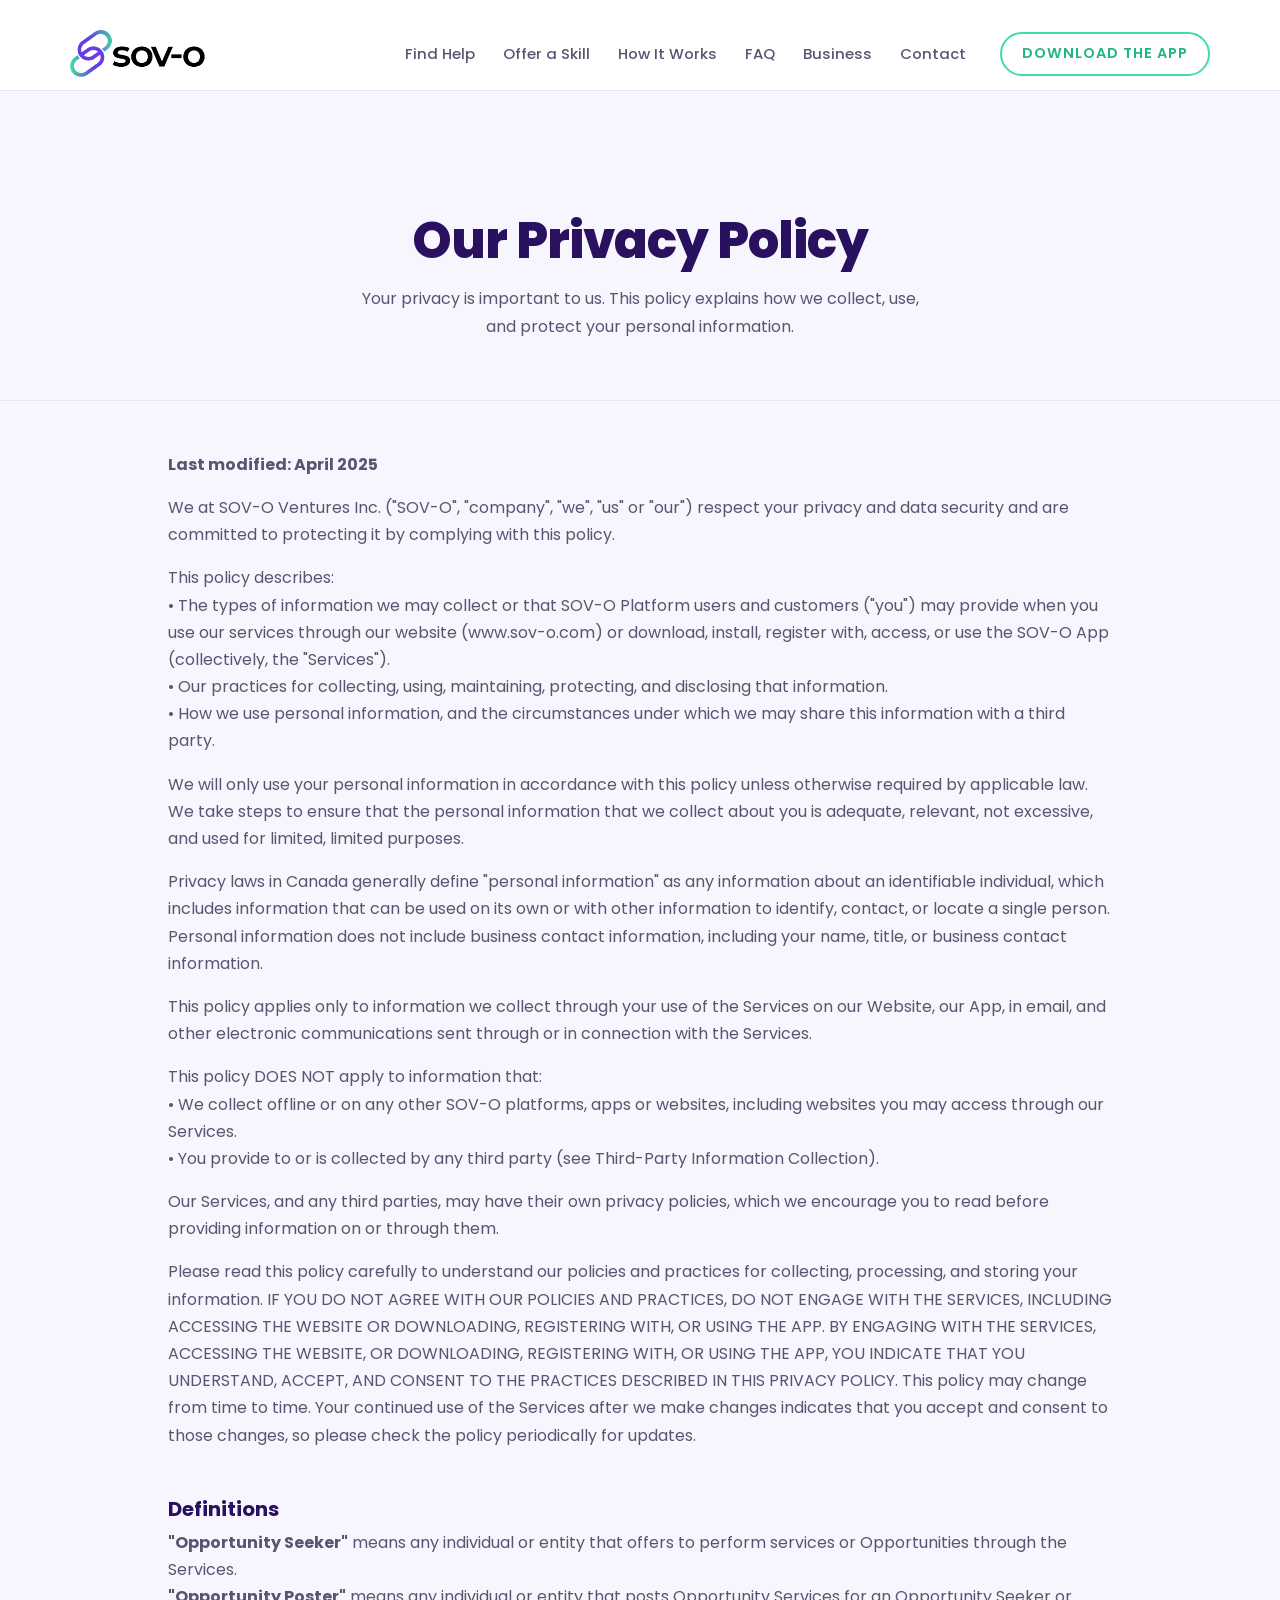
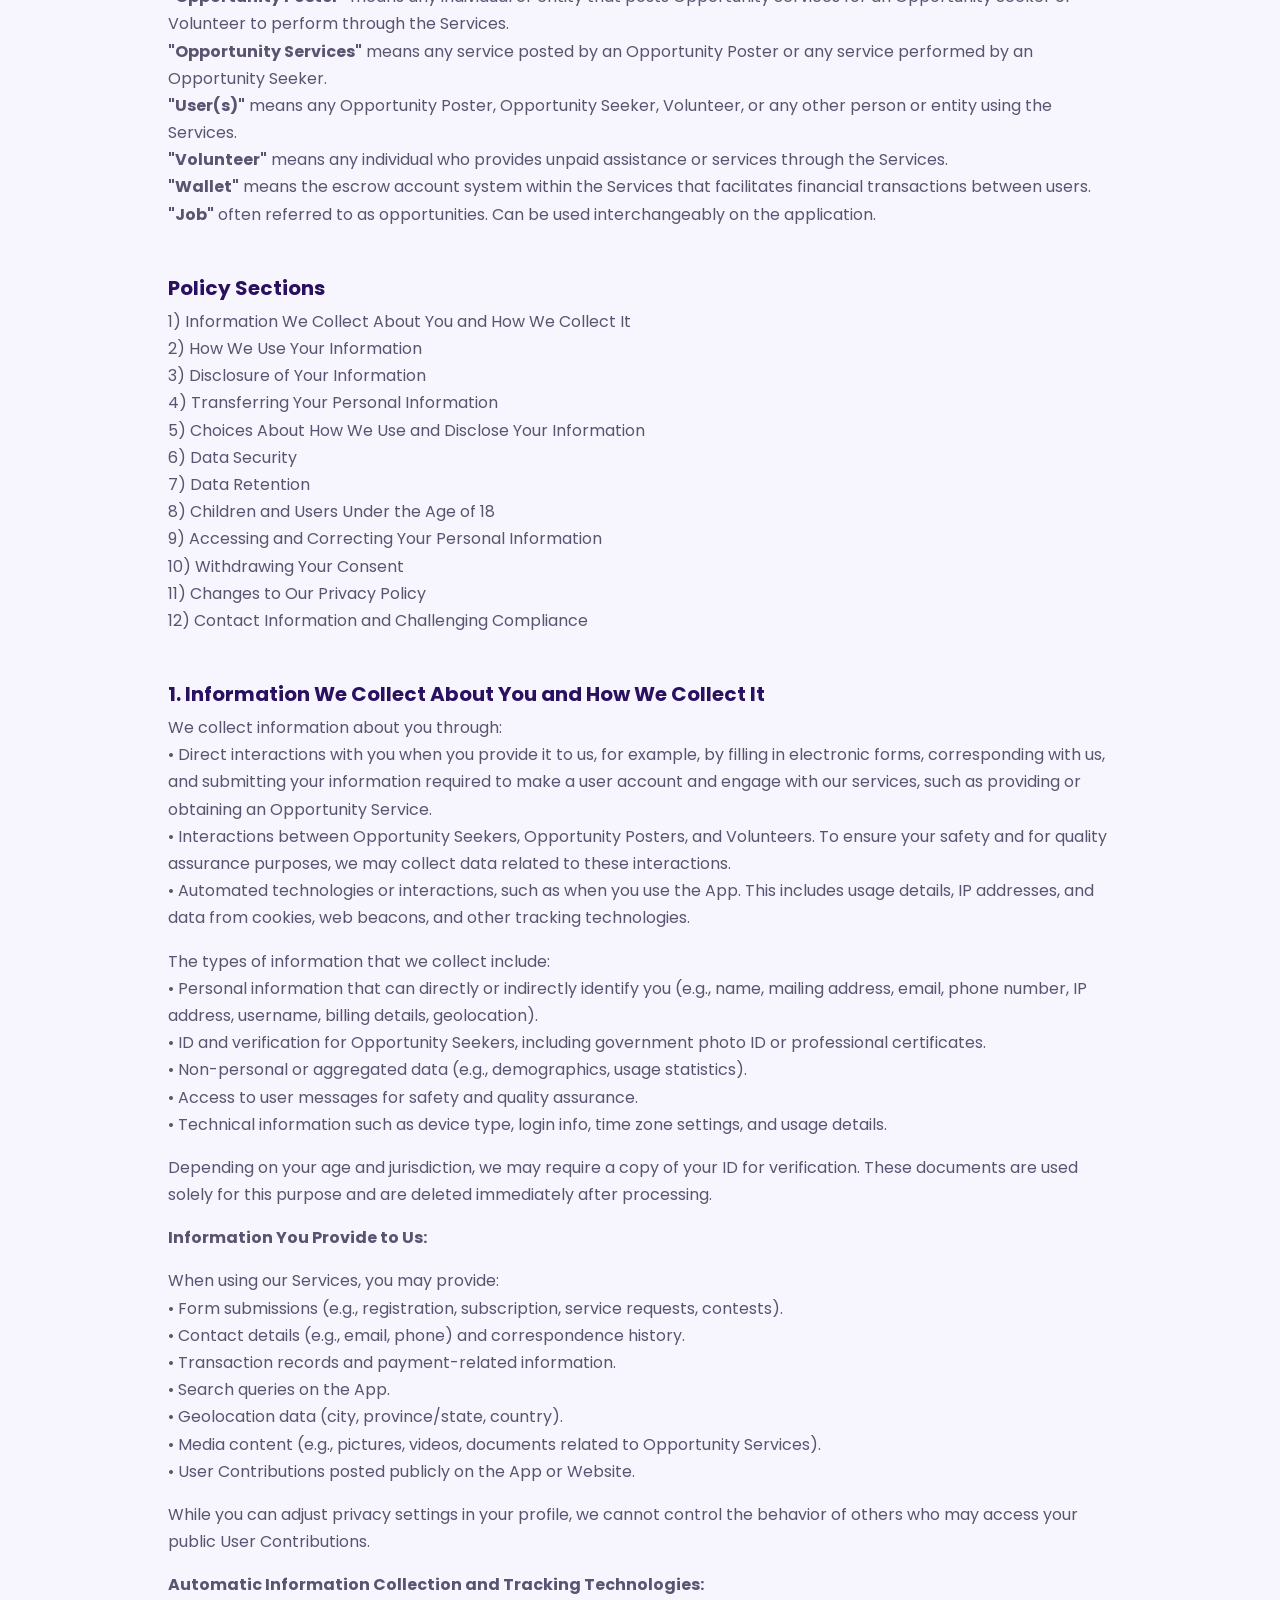
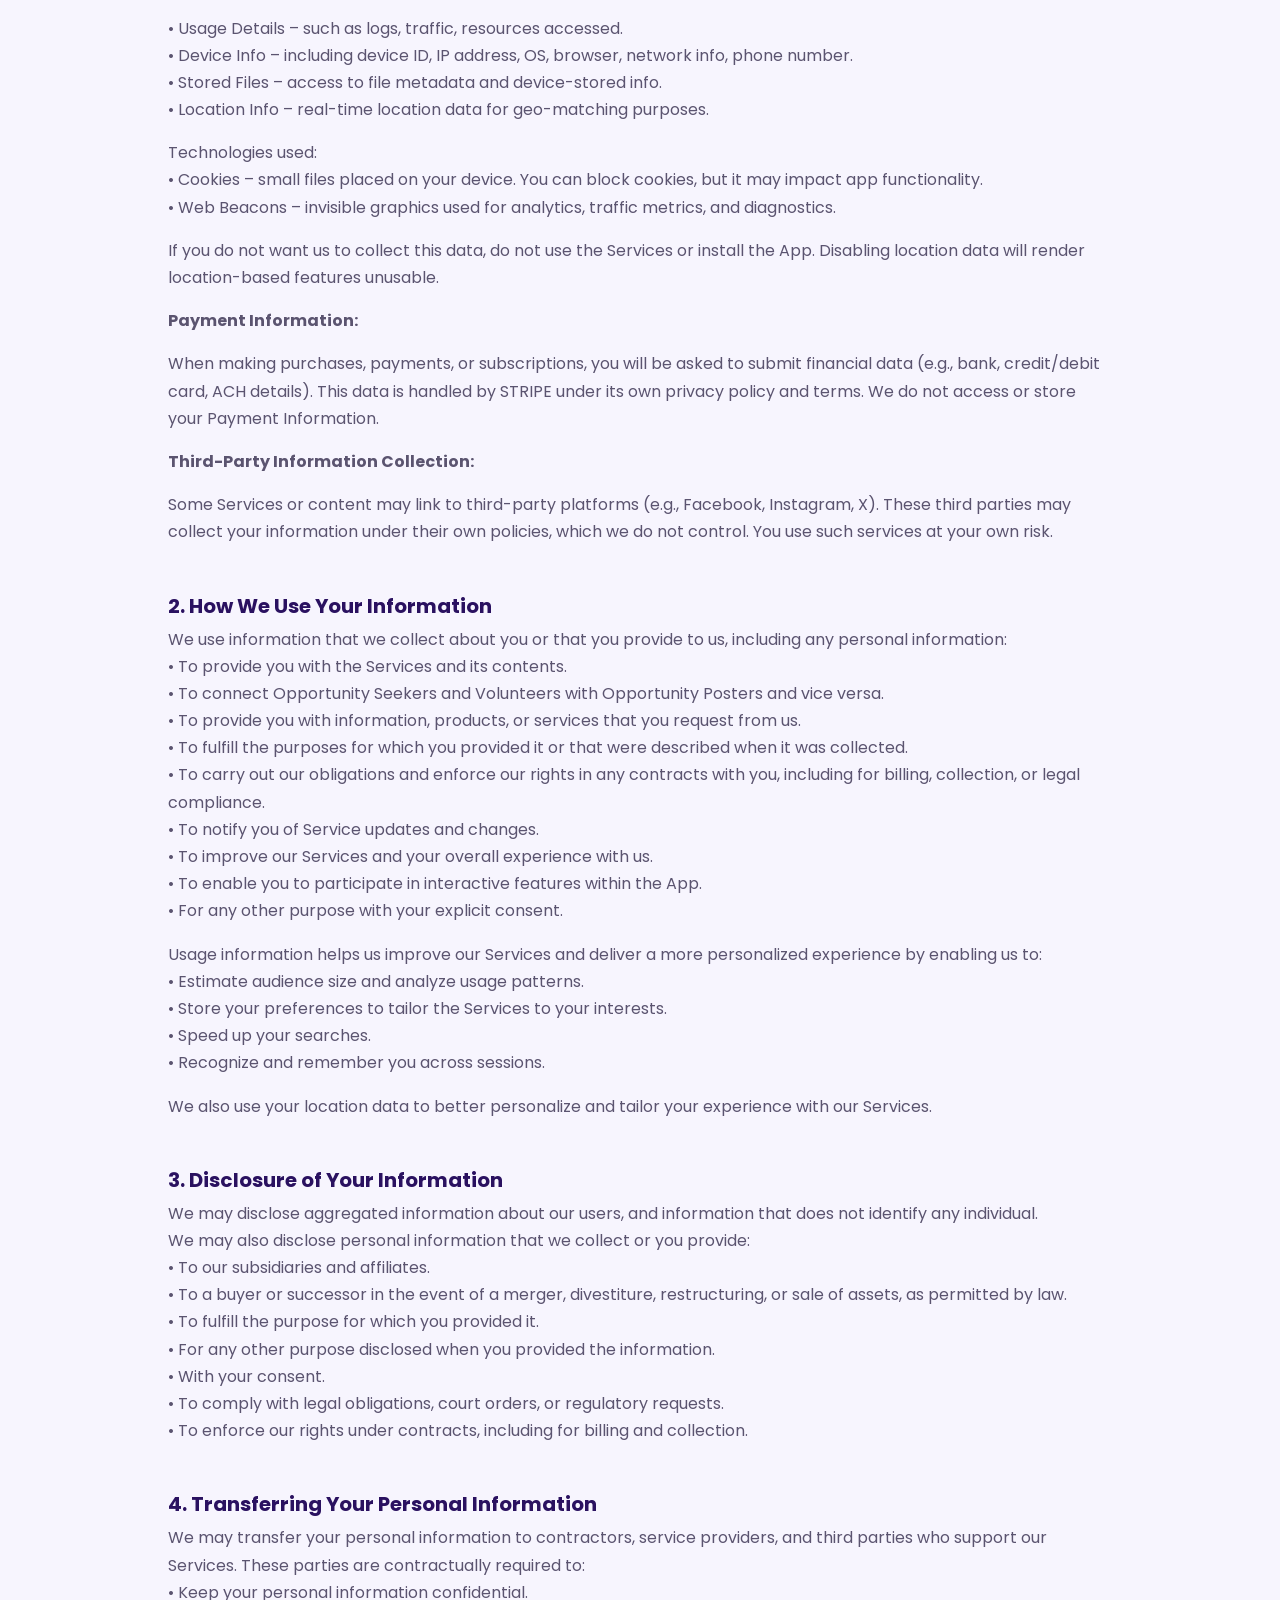
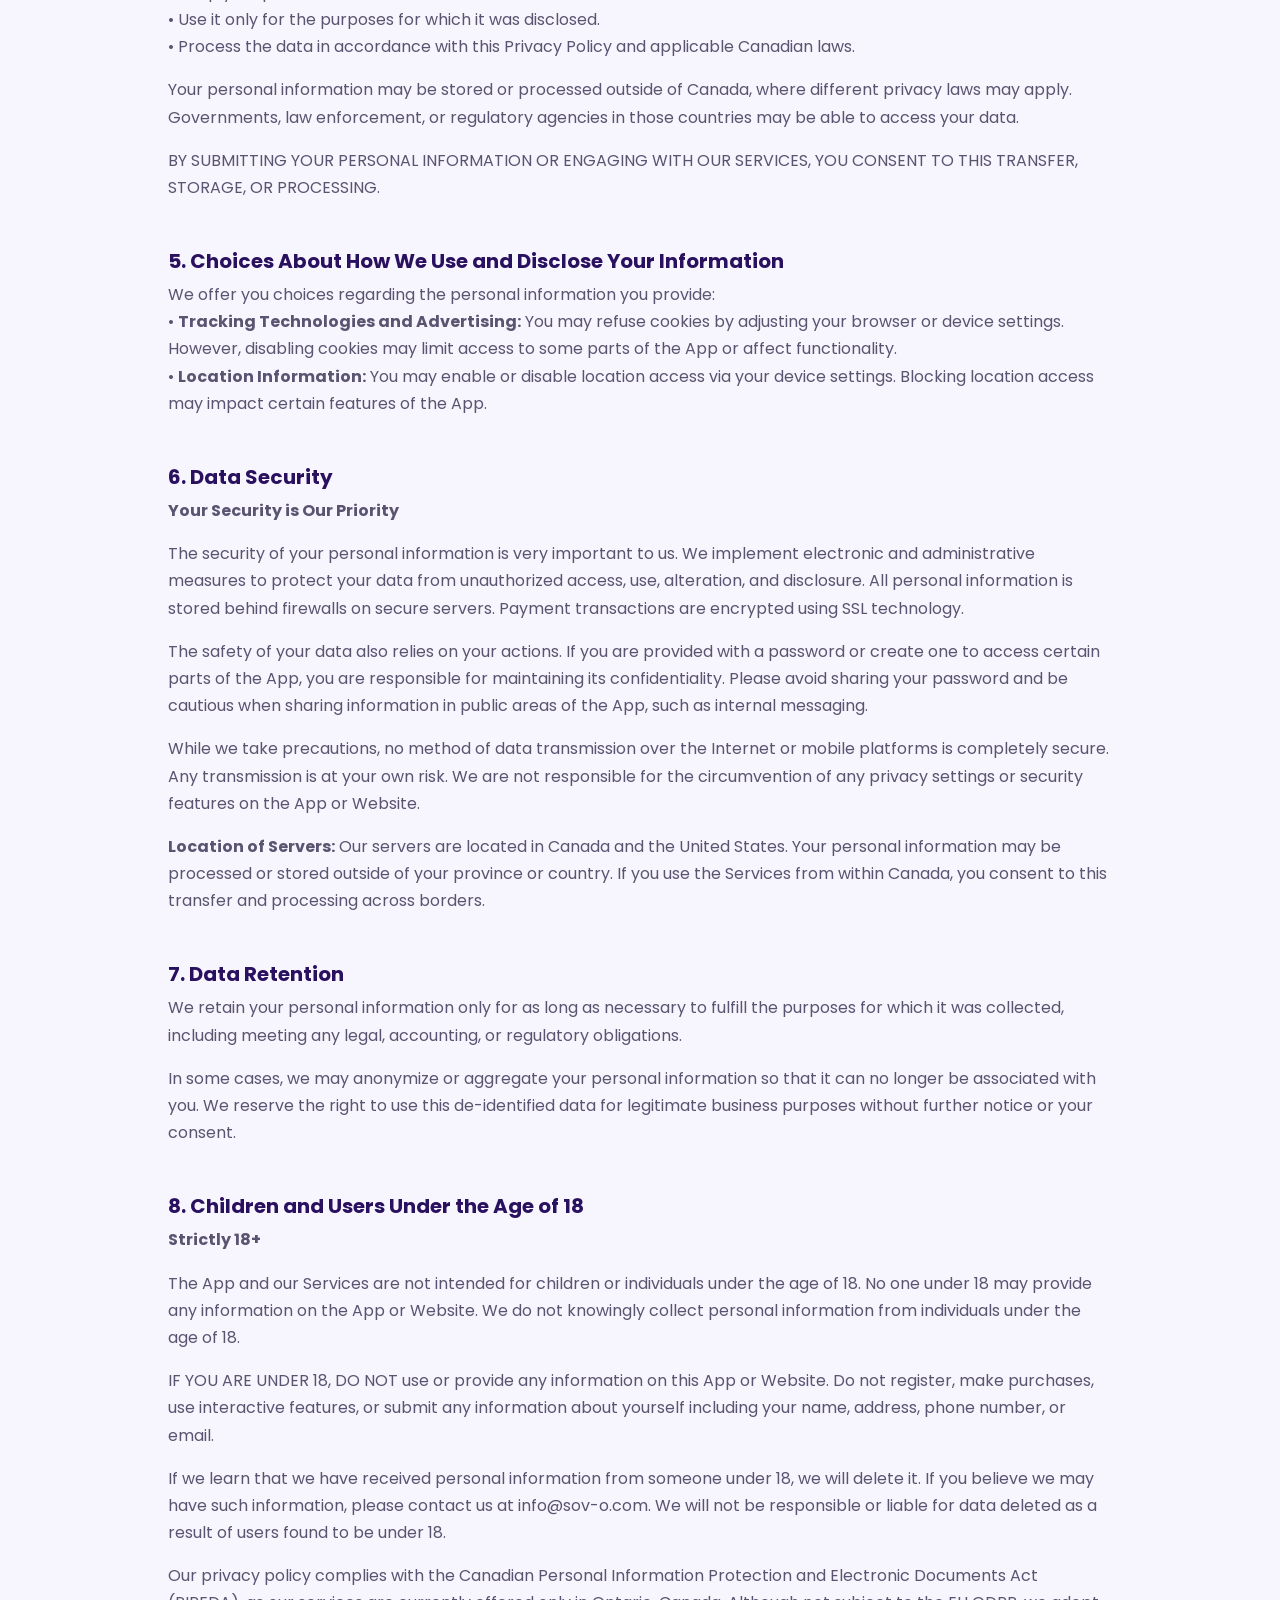
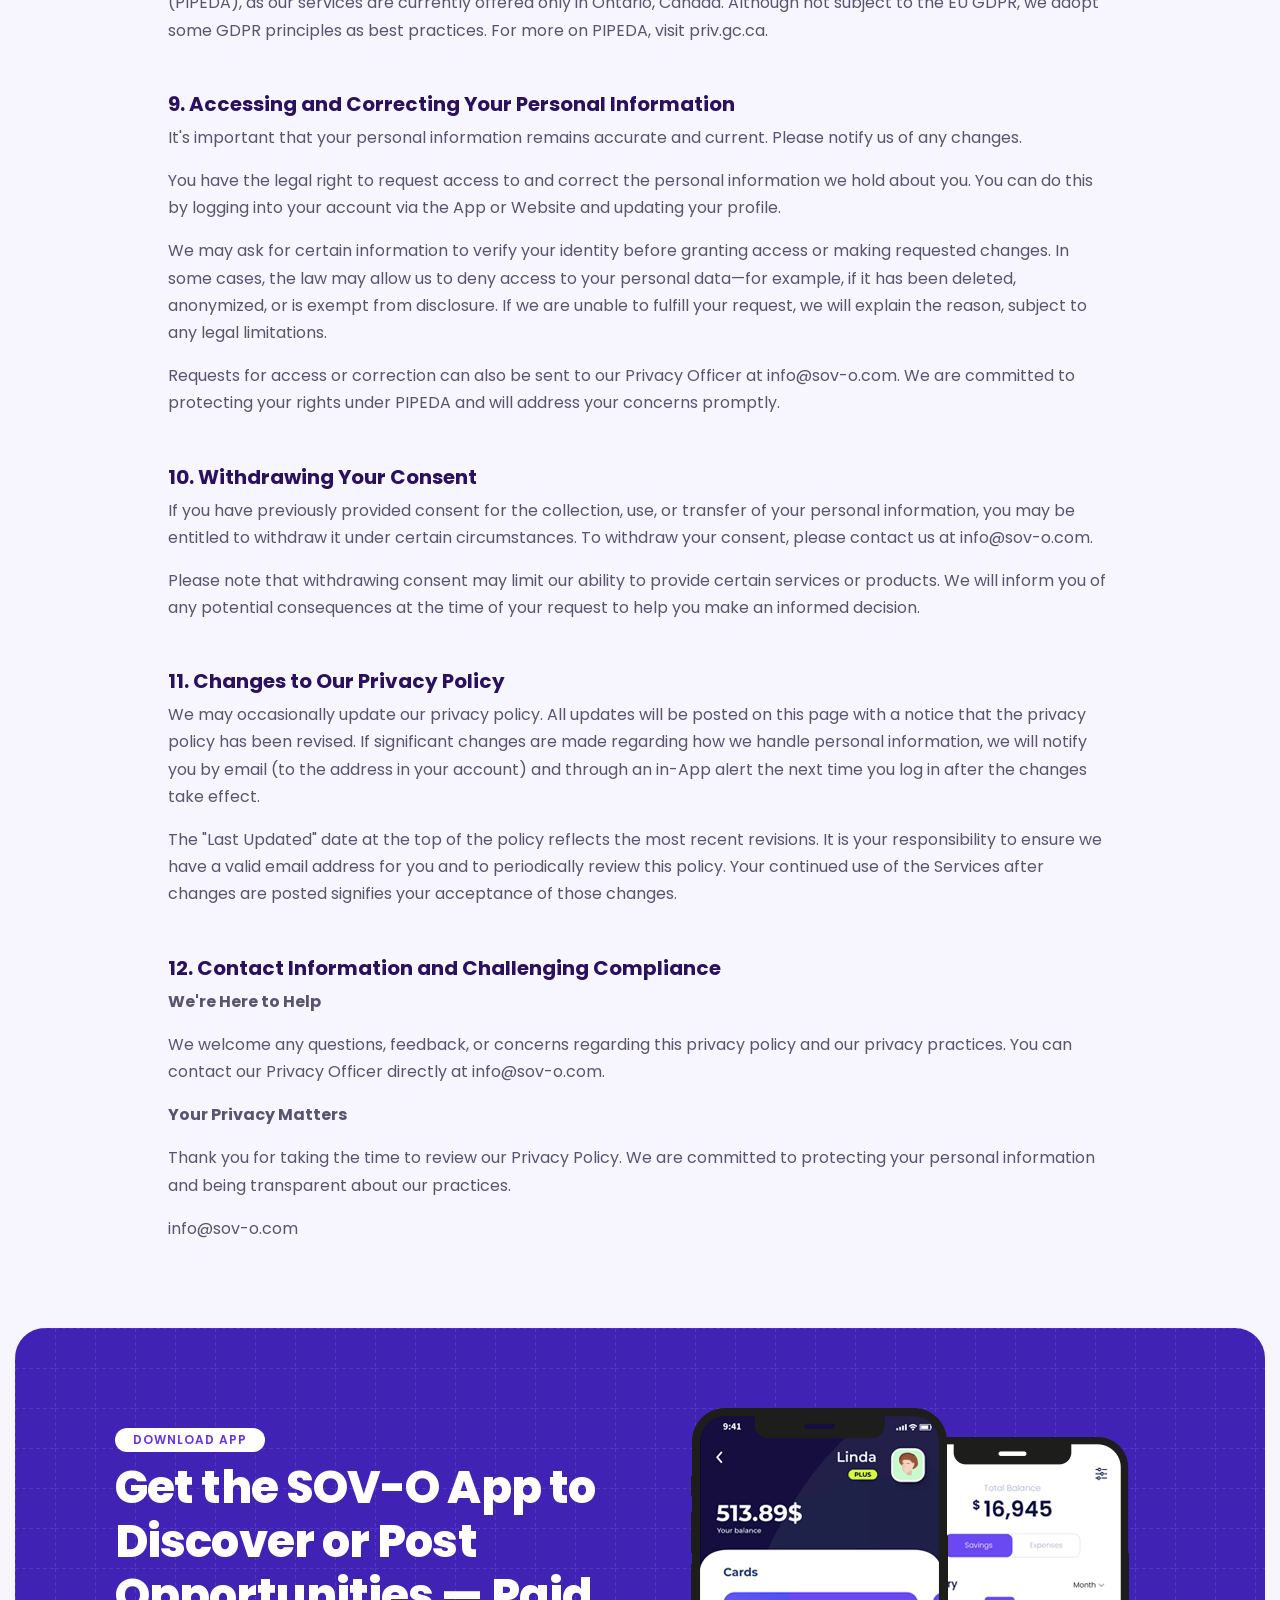
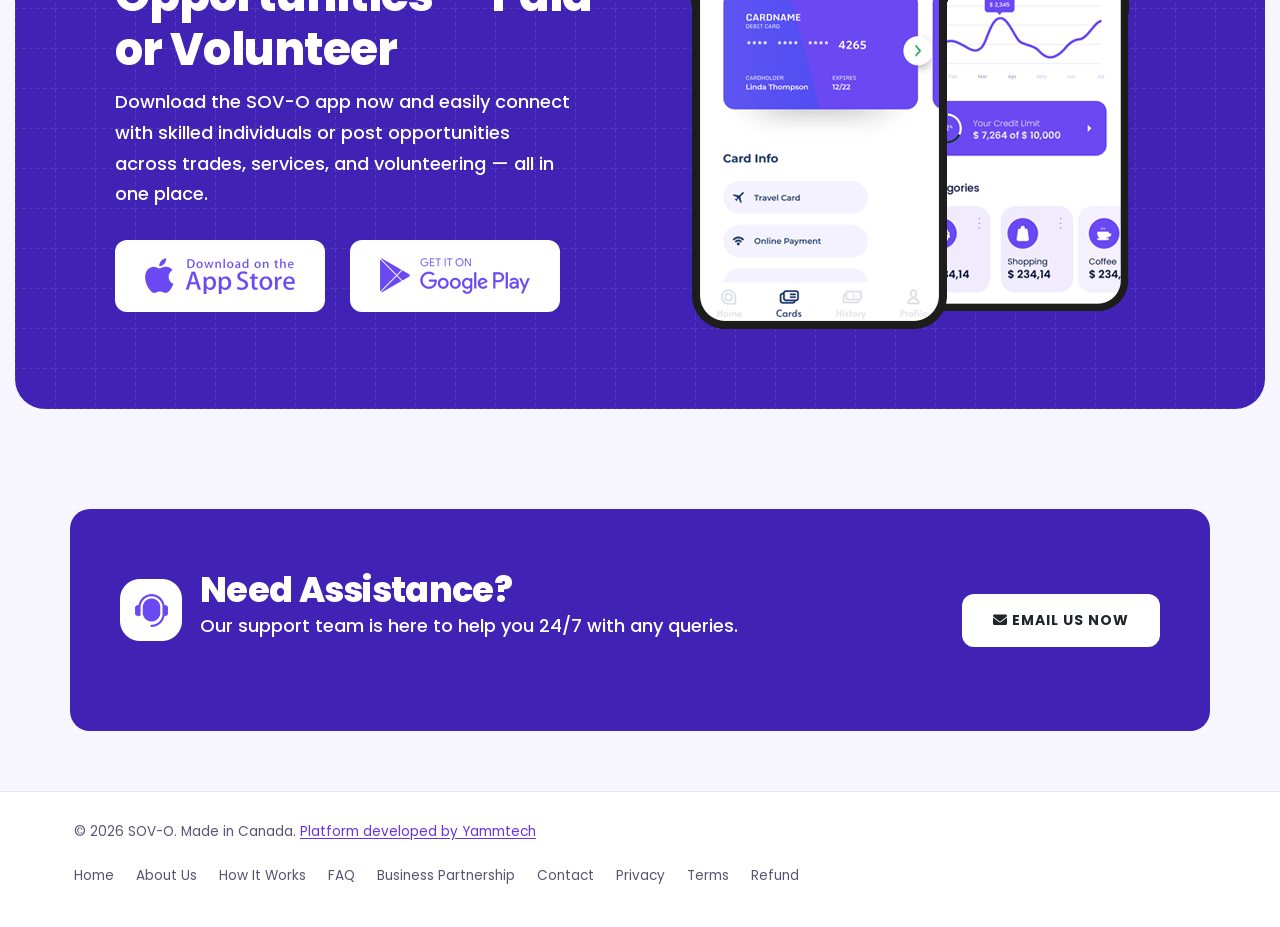
==== commit e5665fe6: "term and policy" ====
--- a/privacy.html
+++ b/privacy.html
@@ -137,426 +137,115 @@
             <div class="row justify-content-center">
                 <div class="col-md-10">
                     <div class="privacy-content">
-                        <p><strong>Last modified:</strong> April 2025</p>
-
-                        <p>We at SOV-O Ventures Inc. (“SOV-O”, "company", "we", “us” or “our”) respect your privacy and
-                            data security and are committed to protecting it by complying with this policy.</p>
-
-                        <p>This policy describes:</p>
+                        <p><strong>Last modified: April 2025</strong></p>
+                        
+                        <p>We at SOV-O Ventures Inc. ("SOV-O", "company", "we", "us" or "our") respect your privacy and data security and are committed to protecting it by complying with this policy.</p>
+                        <p>This policy describes:<br>• The types of information we may collect or that SOV-O Platform users and customers ("you") may provide when you use our services through our website (www.sov-o.com) or download, install, register with, access, or use the SOV-O App (collectively, the "Services").<br>• Our practices for collecting, using, maintaining, protecting, and disclosing that information.<br>• How we use personal information, and the circumstances under which we may share this information with a third party.</p>
+                        <p>We will only use your personal information in accordance with this policy unless otherwise required by applicable law. We take steps to ensure that the personal information that we collect about you is adequate, relevant, not excessive, and used for limited, limited purposes.</p>
+                        <p>Privacy laws in Canada generally define "personal information" as any information about an identifiable individual, which includes information that can be used on its own or with other information to identify, contact, or locate a single person. Personal information does not include business contact information, including your name, title, or business contact information.</p>
+                        <p>This policy applies only to information we collect through your use of the Services on our Website, our App, in email, and other electronic communications sent through or in connection with the Services.</p>
+                        <p>This policy DOES NOT apply to information that:<br>• We collect offline or on any other SOV-O platforms, apps or websites, including websites you may access through our Services.<br>• You provide to or is collected by any third party (see Third-Party Information Collection).</p>
+                        <p>Our Services, and any third parties, may have their own privacy policies, which we encourage you to read before providing information on or through them.</p>
+                        <p>Please read this policy carefully to understand our policies and practices for collecting, processing, and storing your information. IF YOU DO NOT AGREE WITH OUR POLICIES AND PRACTICES, DO NOT ENGAGE WITH THE SERVICES, INCLUDING ACCESSING THE WEBSITE OR DOWNLOADING, REGISTERING WITH, OR USING THE APP. BY ENGAGING WITH THE SERVICES, ACCESSING THE WEBSITE, OR DOWNLOADING, REGISTERING WITH, OR USING THE APP, YOU INDICATE THAT YOU UNDERSTAND, ACCEPT, AND CONSENT TO THE PRACTICES DESCRIBED IN THIS PRIVACY POLICY. This policy may change from time to time. Your continued use of the Services after we make changes indicates that you accept and consent to those changes, so please check the policy periodically for updates.</p>
+                        
+                        <h6 class="mt-5">Definitions</h6>
                         <ul>
-                            <li>The types of information we may collect or that SOV-O Platform users and customers
-                                ("you") may provide when you use our services through our website (www.sov-o.com (the
-                                “Website”) or download, install, register with, access, or use the SOV-O App (the "App")
-                                (collectively, the “Services”).</li>
-                            <li>Our practices for collecting, using, maintaining, protecting, and disclosing that
-                                information.</li>
-                            <li>How we use personal information, and the circumstances under which we may share this
-                                information with a third party.</li>
+                        <li><strong>"Opportunity Seeker"</strong> means any individual or entity that offers to perform services or Opportunities through the Services.</li>
+                        <li><strong>"Opportunity Poster"</strong> means any individual or entity that posts Opportunity Services for an Opportunity Seeker or Volunteer to perform through the Services.</li>
+                        <li><strong>"Opportunity Services"</strong> means any service posted by an Opportunity Poster or any service performed by an Opportunity Seeker.</li>
+                        <li><strong>"User(s)"</strong> means any Opportunity Poster, Opportunity Seeker, Volunteer, or any other person or entity using the Services.</li>
+                        <li><strong>"Volunteer"</strong> means any individual who provides unpaid assistance or services through the Services.</li>
+                        <li><strong>"Wallet"</strong> means the escrow account system within the Services that facilitates financial transactions between users.</li>
+                        <li><strong>"Job"</strong>  often referred to as opportunities. Can be used interchangeably on the application.</li>
                         </ul>
-
-                        <p>We will only use your personal information in accordance with this policy unless otherwise
-                            required by applicable law. We take steps to ensure that the personal information that we
-                            collect about you is adequate, relevant, not excessive, and used for limited purposes.</p>
-
-                        <p>Privacy laws in Canada generally define "personal information" as any information about an
-                            identifiable individual, which includes information that can be used on its own or with
-                            other information to identify, contact, or locate a single person. Personal information does
-                            not include business contact information, including your name, title, or business contact
-                            information.</p>
-
-                        <p>This policy applies only to information we collect through your use of the Services on our
-                            Website, our App, in email, and other electronic communications sent through or in
-                            connection with the Services.</p>
-
-                        <p>This policy <strong>DOES NOT</strong> apply to information that:</p>
+                        
+                        <h6 class="mt-5">Policy Sections</h6>
                         <ul>
-                            <li>We collect offline or on any other SOV-O platforms, apps or websites, including websites
-                                you may access through our Services.</li>
-                            <li>You provide to or is collected by any third party (see Third-Party Information
-                                Collection).</li>
+                        <li>1) Information We Collect About You and How We Collect It</li>
+                        <li>2) How We Use Your Information</li>
+                        <li>3) Disclosure of Your Information</li>
+                        <li>4) Transferring Your Personal Information</li>
+                        <li>5) Choices About How We Use and Disclose Your Information</li>
+                        <li>6) Data Security</li>
+                        <li>7) Data Retention</li>
+                        <li>8) Children and Users Under the Age of 18</li>
+                        <li>9) Accessing and Correcting Your Personal Information</li>
+                        <li>10) Withdrawing Your Consent</li>
+                        <li>11) Changes to Our Privacy Policy</li>
+                        <li>12) Contact Information and Challenging Compliance</li>
                         </ul>
-
-                        <p>Our Services, and any third parties, may have their own privacy policies, which we encourage
-                            you to read before providing information on or through them.</p>
-
-                        <p>Please read this policy carefully to understand our policies and practices for collecting,
-                            processing, and storing your information. <strong>IF YOU DO NOT AGREE WITH OUR POLICIES AND
-                                PRACTICES, DO NOT ENGAGE WITH THE SERVICES</strong>, INCLUDING ACCESSING THE WEBSITE OR
-                            DOWNLOADING, REGISTERING WITH, OR USING THE APP. <strong>BY ENGAGING WITH THE
-                                SERVICES</strong>, ACCESSING THE WEBSITE, OR DOWNLOADING, REGISTERING WITH, OR USING THE
-                            APP, YOU INDICATE THAT YOU UNDERSTAND, ACCEPT, AND CONSENT TO THE PRACTICES DESCRIBED IN
-                            THIS PRIVACY POLICY.</p>
-
-                        <p>This policy may change from time to time. Your continued use of the Services through the
-                            Website or the App after we make changes indicates that you accept and consent to those
-                            changes, so please check the policy periodically for updates.</p>
-
-                        <p><strong>Definitions:</strong></p>
-                        <ul>
-                            <li>“Opportunity Seeker” means any individual or entity that offers to perform services or
-                                Opportunities through the Services.</li>
-                            <li>“Opportunity Poster” means any individual or entity that posts Opportunity Services for
-                                an Opportunity Seeker or Volunteer to perform through the Services.</li>
-                            <li>“Opportunity Services” means any service posted by an Opportunity Poster or any service
-                                performed by an Opportunity Seeker.</li>
-                            <li>“User(s)” means any Opportunity Poster, Opportunity Seeker, Volunteer, or any other
-                                person or entity using the Services.</li>
-                            <li>“Volunteer” means any individual who provides unpaid assistance or services through the
-                                Services.</li>
-                            <li>“Wallet” means the escrow account system within the Services that facilitates financial
-                                transactions between users.</li>
-                        </ul>
-                        <p>All other capitalized terms used but not defined above shall have the meanings ascribed to
-                            them elsewhere in this Privacy Policy.</p>
+                        
                         <h6 class="mt-5">1. Information We Collect About You and How We Collect It</h6>
-
-                        <p>We collect information about you through:</p>
-                        <ul>
-                            <li>Direct interactions with you when you provide it to us, for example, by filling in
-                                electronic forms, corresponding with us, and submitting your information required to
-                                make a user account and engage with our services, such as providing or obtaining an
-                                Opportunity Service.</li>
-                            <li>Interactions between Opportunity Seekers, Opportunity Posters, and Volunteers, to ensure
-                                your safety and for quality assurance purposes we may collect information and data
-                                related to the interactions between users providing Opportunity Service(s) (Opportunity
-                                Seeker(s)), users receiving Opportunity Service(s) (Opportunity Poster(s)), and those
-                                providing Volunteer Services (Volunteer(s)).</li>
-                            <li>Automated technologies or interactions, when you use the App, for example, usage
-                                details, IP addresses, and information collected through cookies, web beacons, and other
-                                tracking technologies.</li>
-                        </ul>
-
-                        <p>The types of information that we collect include:</p>
-                        <ul>
-                            <li><strong>Personal information</strong> that we can reasonably use to directly or
-                                indirectly identify you, such as your name, mailing address, email address, telephone
-                                number, internet protocol (IP) address, user name or other similar identifier, billing
-                                and account information, geolocation, and any other identifier we may use to contact you
-                                ("personal information"). We provide an opportunity for any user to unsubscribe or
-                                opt-out of contact for marketing purposes or user feedback on an ongoing basis by using
-                                the unsubscribe mechanism at the bottom of our emails, or sending us an email with your
-                                intention to unsubscribe to <a href="mailto:info@sov-o.com">info@sov-o.com</a>.</li>
-                            <li><strong>ID and Verification for Opportunity Seekers</strong>: For safety and quality
-                                assurance purposes, we may require users to present valid forms of identification, such
-                                as government photo ID or professional certificates, to verify the authenticity of
-                                Opportunity Seekers.</li>
-                            <li><strong>Non-personal information</strong> that does not directly or indirectly reveal
-                                your identity or directly relate to an identified individual, such as demographic
-                                information or statistical or aggregated information. We may derive non-personal
-                                statistical or aggregated data from personal information. For example, we may aggregate
-                                personal information to calculate the percentage of users accessing a specific app
-                                feature.</li>
-                            <li><strong>Access to messages</strong> between Opportunity Seekers, Opportunity Posters,
-                                and Volunteers for your safety and quality assurance purposes.</li>
-                            <li><strong>Technical information</strong>, including your login information, device type,
-                                time zone setting, and usage details.</li>
-                        </ul>
-
-                        <p>Depending on your age and privacy requirements in your country or jurisdiction, we may
-                            require a copy of your ID document for verification purposes. Any such ID will strictly be
-                            used for the verification event and will be immediately deleted after the verification has
-                            been processed.</p>
-
-                        <h6 class="mt-4">Information You Provide to Us</h6>
-                        <p>When you use our Services, we may ask you to provide:</p>
-                        <ul>
-                            <li>Information by filling in forms on the Website or App. This includes information you
-                                provide when registering to make an account, using our Website or App, subscribing to
-                                our Services, posting material, and requesting further services. We may also ask you for
-                                information when you enter a contest or promotion sponsored by us, and when you report a
-                                problem with the App or provide us with user feedback.</li>
-                            <li>Records and copies of your correspondence, including email addresses and phone numbers,
-                                if you contact us.</li>
-                            <li>Details of transactions you carry out through the App. We may require you to provide
-                                financial information before placing an order through the App.</li>
-                            <li>Your search queries on the App.</li>
-                            <li>Your geographical location, such as your town/city, province/state, or country that
-                                you’re located in.</li>
-                            <li>Pictures, videos, or documents related to the request or completion of an Opportunity
-                                Service.</li>
-                        </ul>
-
-                        <p>You may also provide information for publication or display ("posted") on public areas of the
-                            Website or the App (collectively, "User Contributions"). You post and transmit User
-                            Contributions to others at your own risk. Although you may set certain privacy settings for
-                            such information by logging into your account profile, please be aware that no security
-                            measures are perfect. We cannot control the actions of third parties with whom you may
-                            choose to share your User Contributions. Therefore, we do not guarantee that unauthorized
-                            persons will not view your User Contributions.</p>
-
-                        <h6 class="mt-4">Automatic Information Collection and Tracking Technologies</h6>
-                        <p>When you interact with the Services, including the App, it may automatically collect:</p>
-                        <ul>
-                            <li><strong>Usage details:</strong> When you access and use the Platform, we may
-                                automatically collect certain details of your access to and use of the Platform,
-                                including traffic data, location data, logs, and other communication data and the
-                                resources that you access and use on or through the Platform.</li>
-                            <li><strong>Device information:</strong> We may collect information about your mobile device
-                                and internet connection, including the device's unique device identifier, IP address,
-                                operating system, browser type, mobile network information, and the device's telephone
-                                number.</li>
-                            <li><strong>Stored information and files:</strong> The Platform may also access metadata and
-                                other information associated with other files stored on your device.</li>
-                            <li><strong>Location information:</strong> The App can collect real-time information about
-                                the location of your device. This feature allows us to provide you with a more tailored
-                                experience, including matching you to other users who may be within your geographical
-                                vicinity for group fitness sessions.</li>
-                        </ul>
-
-                        <p>The technologies we use for this automatic data collection may include:</p>
-                        <ul>
-                            <li><strong>Cookies (or mobile cookies):</strong> A cookie is a small file placed on your
-                                mobile device. It may be possible to refuse to accept mobile cookies by activating the
-                                appropriate setting on your smartphone. However, if you select this setting, you may be
-                                unable to access certain parts of our App.</li>
-                            <li><strong>Web beacons:</strong> Pages of the App may contain small electronic files known
-                                as web beacons (also referred to as clear gifs, pixel tags and single-pixel gifs) that
-                                permit SOV-O, for example, to count users who have visited those pages and for other
-                                related app statistics (for example, recording the popularity of certain app content and
-                                verifying system and server integrity).</li>
-                        </ul>
-
-                        <p>If you do not want us to collect this information, do not engage with the Services, download
-                            the App, and delete the App from your device. Note, however, that opting out of the
-                            Service’s collection of location information will cause its location-based features to be
-                            disabled, which will render certain features of the Services unusable.</p>
-
-                        <h6 class="mt-4">Payment Information</h6>
-                        <p>If you choose to make a purchase, submit a payment, or subscribe to a feature or service of
-                            ours that requires a fee, you will be required to provide us with your payment information,
-                            including, without limitation, bank account numbers, credit card or debit card numbers,
-                            account details, automated clearing house ("ACH") information and similar data
-                            (collectively, "Payment Information"). Such Payment Information will be collected and
-                            processed by STRIPE, our third party payment processor, pursuant to the terms and conditions
-                            of STRIPE’s privacy policy and terms of use, and we do not obtain access to any Payment
-                            Information in connection with such purchases or subscriptions.</p>
-
-                        <h6 class="mt-4">Third-Party Information Collection</h6>
-                        <p>When you use the Services, its content, or link to features and services (such as social
-                            applications like Facebook, Instagram, or X) that are provided by a third party, you use
-                            these third party services and content at your own risk. If you use such features and
-                            services, please understand that the third parties that operate them may collect information
-                            from you, which will be used in accordance with their own privacy policy and terms of
-                            service, which may differ from ours. We explicitly deny any responsibility or liability for
-                            any third-party policies or for any personal data that may be collected through third party
-                            websites or services.</p>
-
-                        <p>We do not control these third parties' tracking technologies or how they use them. If you
-                            have any questions about an advertisement or other targeted content, you should contact the
-                            responsible provider directly.</p>
+                        <p>We collect information about you through:<br>• Direct interactions with you when you provide it to us, for example, by filling in electronic forms, corresponding with us, and submitting your information required to make a user account and engage with our services, such as providing or obtaining an Opportunity Service.<br>• Interactions between Opportunity Seekers, Opportunity Posters, and Volunteers. To ensure your safety and for quality assurance purposes, we may collect data related to these interactions.<br>• Automated technologies or interactions, such as when you use the App. This includes usage details, IP addresses, and data from cookies, web beacons, and other tracking technologies.</p>
+                        <p>The types of information that we collect include:<br>• Personal information that can directly or indirectly identify you (e.g., name, mailing address, email, phone number, IP address, username, billing details, geolocation).<br>• ID and verification for Opportunity Seekers, including government photo ID or professional certificates.<br>• Non-personal or aggregated data (e.g., demographics, usage statistics).<br>• Access to user messages for safety and quality assurance.<br>• Technical information such as device type, login info, time zone settings, and usage details.</p>
+                        <p>Depending on your age and jurisdiction, we may require a copy of your ID for verification. These documents are used solely for this purpose and are deleted immediately after processing.</p>
+                        <p><strong> Information You Provide to Us:</strong></p>
+                        <p>When using our Services, you may provide:<br>• Form submissions (e.g., registration, subscription, service requests, contests).<br>• Contact details (e.g., email, phone) and correspondence history.<br>• Transaction records and payment-related information.<br>• Search queries on the App.<br>• Geolocation data (city, province/state, country).<br>• Media content (e.g., pictures, videos, documents related to Opportunity Services).<br>• User Contributions posted publicly on the App or Website.</p>
+                        <p>While you can adjust privacy settings in your profile, we cannot control the behavior of others who may access your public User Contributions.</p>
+                        <p><strong> Automatic Information Collection and Tracking Technologies:</strong></p>
+                        <p>• Usage Details – such as logs, traffic, resources accessed.<br>• Device Info – including device ID, IP address, OS, browser, network info, phone number.<br>• Stored Files – access to file metadata and device-stored info.<br>• Location Info – real-time location data for geo-matching purposes.</p>
+                        <p>Technologies used:<br>• Cookies – small files placed on your device. You can block cookies, but it may impact app functionality.<br>• Web Beacons – invisible graphics used for analytics, traffic metrics, and diagnostics.</p>
+                        <p>If you do not want us to collect this data, do not use the Services or install the App. Disabling location data will render location-based features unusable.</p>
+                        <p><strong> Payment Information:</strong></p>
+                        <p>When making purchases, payments, or subscriptions, you will be asked to submit financial data (e.g., bank, credit/debit card, ACH details). This data is handled by STRIPE under its own privacy policy and terms. We do not access or store your Payment Information.</p>
+                        <p><strong> Third-Party Information Collection:</strong></p>
+                        <p>Some Services or content may link to third-party platforms (e.g., Facebook, Instagram, X). These third parties may collect your information under their own policies, which we do not control. You use such services at your own risk.</p>
+                        
                         <h6 class="mt-5">2. How We Use Your Information</h6>
-
-                        <p>We use information that we collect about you or that you provide to us, including any
-                            personal information:</p>
-                        <ul>
-                            <li>To provide you with the Services and its contents.</li>
-                            <li>To connect Opportunity Seekers and Volunteers with Opportunity Posters and vice versa.
-                            </li>
-                            <li>To provide you with information, products or services that you request from us.</li>
-                            <li>To fulfill the purposes for which you provided it or that were described when it was
-                                collected or any other purpose for which you provide it.</li>
-                            <li>To carry out our obligations and enforce our rights in any contracts with you, including
-                                for billing and collection or to comply with legal requirements.</li>
-                            <li>To notify you when Services updates are available, and of any changes.</li>
-                            <li>To improve our Services, or customer relationships and experiences.</li>
-                            <li>To allow you to participate in interactive features on our App.</li>
-                            <li>For any other purpose with your consent.</li>
-                        </ul>
-
-                        <p>Usage information that we collect helps us to improve our Services and to deliver a better
-                            and more personalized experience, including by enabling us to:</p>
-                        <ul>
-                            <li>Estimate our audience size and usage patterns.</li>
-                            <li>Store information about your preferences, allowing us to customize our Services
-                                according to your individual interests.</li>
-                            <li>Speed up your searches.</li>
-                            <li>Recognize you when you use the Platform.</li>
-                        </ul>
-
-                        <p>We use location information we collect to better tailor your experience and usage of the
-                            Services.</p>
-
+                        <p>We use information that we collect about you or that you provide to us, including any personal information:<br>• To provide you with the Services and its contents.<br>• To connect Opportunity Seekers and Volunteers with Opportunity Posters and vice versa.<br>• To provide you with information, products, or services that you request from us.<br>• To fulfill the purposes for which you provided it or that were described when it was collected.<br>• To carry out our obligations and enforce our rights in any contracts with you, including for billing, collection, or legal compliance.<br>• To notify you of Service updates and changes.<br>• To improve our Services and your overall experience with us.<br>• To enable you to participate in interactive features within the App.<br>• For any other purpose with your explicit consent.</p>
+                        <p>Usage information helps us improve our Services and deliver a more personalized experience by enabling us to:<br>• Estimate audience size and analyze usage patterns.<br>• Store your preferences to tailor the Services to your interests.<br>• Speed up your searches.<br>• Recognize and remember you across sessions.</p>
+                        <p>We also use your location data to better personalize and tailor your experience with our Services.</p>
+                        
                         <h6 class="mt-5">3. Disclosure of Your Information</h6>
-
-                        <p>We may disclose aggregated information about our users, and information that does not
-                            identify any individual.</p>
-
-                        <p>We may disclose personal information that we collect or you provide as described in this
-                            privacy policy:</p>
-                        <ul>
-                            <li>To our subsidiaries and affiliates.</li>
-                            <li>According to applicable law, to a buyer or other successor in the event of a merger,
-                                divestiture, restructuring, reorganization, dissolution, or other sale or transfer of
-                                some or all of SOV-O Venture Inc.’s assets, whether as a going concern or as part of
-                                bankruptcy, liquidation, or similar proceeding, in which personal information held by
-                                SOV-O Venture Inc. about our customers and users is among the assets transferred.</li>
-                            <li>To fulfill the purpose for which you provide it.</li>
-                            <li>For any other purpose we disclose when you provide the information.</li>
-                            <li>With your consent.</li>
-                            <li>To comply with any court order, law, or legal process, including to respond to any
-                                government or regulatory request, according to applicable law.</li>
-                            <li>To enforce our rights arising from any contracts between you and us, including the Terms
-                                of Service, and for billing and collection.</li>
-                        </ul>
-
+                        <p>We may disclose aggregated information about our users, and information that does not identify any individual.<br>We may also disclose personal information that we collect or you provide:<br>• To our subsidiaries and affiliates.<br>• To a buyer or successor in the event of a merger, divestiture, restructuring, or sale of assets, as permitted by law.<br>• To fulfill the purpose for which you provided it.<br>• For any other purpose disclosed when you provided the information.<br>• With your consent.<br>• To comply with legal obligations, court orders, or regulatory requests.<br>• To enforce our rights under contracts, including for billing and collection.</p>
+                        
                         <h6 class="mt-5">4. Transferring Your Personal Information</h6>
-
-                        <p>We may transfer personal information that we collect or that you provide us to contractors,
-                            service providers, and other third parties we use to support the Services and the App (such
-                            as analytics providers that assist us with App improvement and optimization) and who are
-                            contractually obligated to keep personal information confidential, to use it only for the
-                            purposes for which we disclose it to them, and to process the personal information with the
-                            same standards set out in this policy.</p>
-
-                        <p>We may process, store, and transfer your personal information in and to other countries with
-                            different privacy laws that may or may not be as comprehensive as Canadian law. In these
-                            circumstances, the governments, courts, law enforcement, or regulatory agencies of that
-                            country may be able to obtain access to your personal information. Whenever we engage a
-                            service provider, we require that its privacy and security standards comply with this policy
-                            and applicable Canadian laws.</p>
-
-                        <p><strong>BY SUBMITTING YOUR PERSONAL INFORMATION OR ENGAGING WITH THE SERVICES, YOU CONSENT TO
-                                THIS TRANSFER, STORAGE, OR PROCESSING.</strong></p>
+                        <p>We may transfer your personal information to contractors, service providers, and third parties who support our Services. These parties are contractually required to:<br>• Keep your personal information confidential.<br>• Use it only for the purposes for which it was disclosed.<br>• Process the data in accordance with this Privacy Policy and applicable Canadian laws.</p>
+                        <p>Your personal information may be stored or processed outside of Canada, where different privacy laws may apply. Governments, law enforcement, or regulatory agencies in those countries may be able to access your data.</p>
+                        <p>BY SUBMITTING YOUR PERSONAL INFORMATION OR ENGAGING WITH OUR SERVICES, YOU CONSENT TO THIS TRANSFER, STORAGE, OR PROCESSING.</p>
+                        
                         <h6 class="mt-5">5. Choices About How We Use and Disclose Your Information</h6>
-
-                        <p>We strive to provide you with choices regarding the personal information you provide to us.
-                            We have created mechanisms to provide you with the following control over your information:
-                        </p>
-                        <ul>
-                            <li><strong>Tracking Technologies and Advertising.</strong> You can set your browser to
-                                refuse all or some browser cookies, or to alert you when cookies are being sent. If you
-                                disable or refuse cookies or block the use of other tracking technologies, some parts of
-                                the Services, including the App, may not be accessible or may not function properly. For
-                                more information about tracking technologies, see Automatic Information Collection and
-                                Tracking Technologies.</li>
-                            <li><strong>Location Information.</strong> You can choose whether to allow the App to
-                                collect and use real-time information about your device's location through the device's
-                                privacy settings or by disabling your Location from your mobile device. If you block the
-                                use of location information, some parts of the App may be inaccessible or not function
-                                properly.</li>
-                        </ul>
-
+                        <p>We offer you choices regarding the personal information you provide:<br>• <strong>Tracking Technologies and Advertising:</strong> You may refuse cookies by adjusting your browser or device settings. However, disabling cookies may limit access to some parts of the App or affect functionality.<br>• <strong>Location Information:</strong> You may enable or disable location access via your device settings. Blocking location access may impact certain features of the App.</p>
+                        
                         <h6 class="mt-5">6. Data Security</h6>
-
-                        <p>The security of your personal information is very important to us. We use electronic and
-                            administrative measures designed to secure your personal information from accidental loss
-                            and from unauthorized access, use, alteration, and disclosure. We store all information you
-                            provide to us behind firewalls on our secure servers. Any payment transactions will be
-                            encrypted using SSL technology.</p>
-
-                        <p>The safety and security of your information also depends on you. Where we have given you (or
-                            you have chosen) a password for access to certain parts of our Website or App, you are
-                            responsible for keeping it confidential. We ask you not to share your password with anyone.
-                            We urge you to be careful about giving out information in public areas of the App, such as
-                            the internal messaging feature.</p>
-
-                        <p>Unfortunately, the transmission of information via the Internet and mobile platforms is not
-                            completely secure. Although we do our best to protect your personal information, we cannot
-                            guarantee the security of your personal information transmitted through the App. Any
-                            transmission of personal information is at your own risk. We are not responsible for
-                            circumvention of the Website or App’s privacy settings or security measures.</p>
-
-                        <p><strong>Location of Servers:</strong><br>
-                            SOV-O Ventures Inc. operates out of Ontario, Canada, and our servers are located throughout
-                            Canada and the United States. Please be aware that your information, including your Personal
-                            Information, may be transferred to, processed, maintained and used on computers, servers and
-                            systems located outside your province or country where privacy laws may not be as protective
-                            as those in your jurisdiction. If you are located in a Canadian province and choose to use
-                            the Services, you hereby irrevocably and unconditionally consent to such transfer,
-                            processing and use in the United States.</p>
-
+                        <p><strong>Your Security is Our Priority</strong></p>
+                        <p>The security of your personal information is very important to us. We implement electronic and administrative measures to protect your data from unauthorized access, use, alteration, and disclosure. All personal information is stored behind firewalls on secure servers. Payment transactions are encrypted using SSL technology.</p>
+                        <p>The safety of your data also relies on your actions. If you are provided with a password or create one to access certain parts of the App, you are responsible for maintaining its confidentiality. Please avoid sharing your password and be cautious when sharing information in public areas of the App, such as internal messaging.</p>
+                        <p>While we take precautions, no method of data transmission over the Internet or mobile platforms is completely secure. Any transmission is at your own risk. We are not responsible for the circumvention of any privacy settings or security features on the App or Website.</p>
+                        <p><strong>Location of Servers:</strong> Our servers are located in Canada and the United States. Your personal information may be processed or stored outside of your province or country. If you use the Services from within Canada, you consent to this transfer and processing across borders.</p>
+                        
                         <h6 class="mt-5">7. Data Retention</h6>
-
-                        <p>Except as otherwise permitted or required by applicable law or regulation, we will only
-                            retain your personal information for as long as necessary to fulfill the purposes we
-                            collected it for, including for the purposes of satisfying any legal, accounting, or
-                            reporting requirements. Under some circumstances, we may anonymize or aggregate your
-                            personal information so that it can no longer be associated with you. We reserve the right
-                            to use such anonymous and de-identified data for any legitimate business purpose without
-                            further notice to you or your consent.</p>
-
+                        <p>We retain your personal information only for as long as necessary to fulfill the purposes for which it was collected, including meeting any legal, accounting, or regulatory obligations.</p>
+                        <p>In some cases, we may anonymize or aggregate your personal information so that it can no longer be associated with you. We reserve the right to use this de-identified data for legitimate business purposes without further notice or your consent.</p>
+                        
                         <h6 class="mt-5">8. Children and Users Under the Age of 18</h6>
-
-                        <p>The App or any of our Services are not intended for children or anyone under the age of 18.
-                            No one under age 18 may provide any information whatsoever on the App or Website. We do not
-                            knowingly collect personal information from any child or person under the age of 18.</p>
-
-                        <p><strong>IF YOU ARE UNDER 18</strong>, DO NOT USE OR PROVIDE ANY INFORMATION ON THIS APP OR
-                            WEBSITE OR ON OR THROUGH ANY OF ITS FEATURES/REGISTER ON THE APP OR WEBSITE, MAKE ANY
-                            PURCHASES THROUGH THE APP OR WEBSITE, USE ANY OF THE INTERACTIVE OR PUBLIC COMMENT FEATURES
-                            OF THIS APP OR WEBSITE, OR PROVIDE ANY INFORMATION ABOUT YOURSELF TO US, INCLUDING YOUR
-                            NAME, ADDRESS, TELEPHONE NUMBER, EMAIL ADDRESS, OR ANY USER NAME YOU MAY USE.</p>
-
-                        <p>If we learn we have collected or received personal information from a child or anyone under
-                            18, we will delete that information. If you believe we might have any information from or
-                            about a child or anyone under 18, please contact us at <a
-                                href="mailto:info@sov-o.com">info@sov-o.com</a>. We will not be responsible or held
-                            liable for any data deleted or removed of any user found to be under the age of 18.</p>
-
-                        <p>We at SOV-O Ventures Inc. have developed our privacy policy primarily in compliance with the
-                            Canadian Personal Information Protection and Electronic Documents Act (PIPEDA), as our
-                            services are currently provided exclusively in Ontario, Canada. While we are not subject to
-                            the European Union's General Data Protection Regulation (GDPR) at this time, we have
-                            incorporated certain GDPR principles as best practices in our privacy policy. For more
-                            information on PIPEDA, visit <a href="https://www.priv.gc.ca"
-                                target="_blank">priv.gc.ca</a>.</p>
+                        <p><strong>Strictly 18+</strong></p>
+                        <p>The App and our Services are not intended for children or individuals under the age of 18. No one under 18 may provide any information on the App or Website. We do not knowingly collect personal information from individuals under the age of 18.</p>
+                        <p>IF YOU ARE UNDER 18, DO NOT use or provide any information on this App or Website. Do not register, make purchases, use interactive features, or submit any information about yourself including your name, address, phone number, or email.</p>
+                        <p>If we learn that we have received personal information from someone under 18, we will delete it. If you believe we may have such information, please contact us at <a href="mailto:info@sov-o.com">info@sov-o.com</a>. We will not be responsible or liable for data deleted as a result of users found to be under 18.</p>
+                        <p>Our privacy policy complies with the Canadian Personal Information Protection and Electronic Documents Act (PIPEDA), as our services are currently offered only in Ontario, Canada. Although not subject to the EU GDPR, we adopt some GDPR principles as best practices. For more on PIPEDA, visit priv.gc.ca.</p>
+                        
                         <h6 class="mt-5">9. Accessing and Correcting Your Personal Information</h6>
-
-                        <p>It is important that the personal information we hold about you is accurate and current.
-                            Please keep us informed if your personal information changes. By law, you have the right to
-                            request access to and to correct the personal information that we hold about you.</p>
-
-                        <p>You can review and change your personal information by logging into the Services via the
-                            Website or the App and visiting your account profile page.</p>
-
-                        <p>We may request specific information from you to help us confirm your identity and your right
-                            to access, and to provide you with the personal information that we hold about you or make
-                            your requested changes. Applicable law may allow or require us to refuse to provide you with
-                            access to some or all of the personal information that we hold about you, or we may have
-                            destroyed, erased, or made your personal information anonymous in accordance with our record
-                            retention obligations and practices. If we cannot provide you with access to your personal
-                            information, we will inform you of the reasons why, subject to any legal or regulatory
-                            restrictions.</p>
-
-                        <p>We will provide access to your personal information, subject to exceptions set out in the
-                            Personal Information Protection and Electronic Documents Act (PIPEDA).</p>
-
-                        <p>If you are concerned about our response or would like to correct the information provided,
-                            you may contact our Privacy Officer at <a href="mailto:info@sov-o.com">info@sov-o.com</a>.
-                        </p>
-
+                        <p>It's important that your personal information remains accurate and current. Please notify us of any changes.</p>
+                        <p>You have the legal right to request access to and correct the personal information we hold about you. You can do this by logging into your account via the App or Website and updating your profile.</p>
+                        <p>We may ask for certain information to verify your identity before granting access or making requested changes. In some cases, the law may allow us to deny access to your personal data—for example, if it has been deleted, anonymized, or is exempt from disclosure. If we are unable to fulfill your request, we will explain the reason, subject to any legal limitations.</p>
+                        <p>Requests for access or correction can also be sent to our Privacy Officer at <a href="mailto:info@sov-o.com">info@sov-o.com</a>. We are committed to protecting your rights under PIPEDA and will address your concerns promptly.</p>
+                        
                         <h6 class="mt-5">10. Withdrawing Your Consent</h6>
-
-                        <p>If you have provided your consent to the collection, use, and transfer of your personal
-                            information, you may have the legal right to withdraw your consent under certain
-                            circumstances. To withdraw your consent, if applicable, contact us at <a
-                                href="mailto:info@sov-o.com">info@sov-o.com</a>. Please note that if you withdraw your
-                            consent, we may not be able to provide you with a particular product or service. We will
-                            explain the impact to you at the time to help you make your decision.</p>
-
+                        <p>If you have previously provided consent for the collection, use, or transfer of your personal information, you may be entitled to withdraw it under certain circumstances. To withdraw your consent, please contact us at <a href="mailto:info@sov-o.com">info@sov-o.com</a>.</p>
+                        <p>Please note that withdrawing consent may limit our ability to provide certain services or products. We will inform you of any potential consequences at the time of your request to help you make an informed decision.</p>
+                        
                         <h6 class="mt-5">11. Changes to Our Privacy Policy</h6>
-
-                        <p>We may update our privacy policy from time to time. It is our policy to post any changes we
-                            make to our privacy policy on this page with a notice that we have updated the privacy
-                            policy. If we make material changes to how we treat our users' personal information, we will
-                            post the new privacy policy on this page with a notice that the privacy policy has been
-                            updated and notify you by email to the primary email address specified in your account and
-                            an in-App alert the first time you log into your account on the Platform after we make the
-                            change.</p>
-
-                        <p>We include the date the privacy policy was last revised at the top of the page. You are
-                            responsible for ensuring we have an up-to-date, active, and deliverable email address for
-                            you, and for periodically visiting this privacy policy to check for any changes.</p>
-
-                        <p>Your continued use of the Services after we post any modifications to the privacy policy will
-                            constitute your acknowledgment and acceptance of the modified privacy policy.</p>
-
+                        <p>We may occasionally update our privacy policy. All updates will be posted on this page with a notice that the privacy policy has been revised. If significant changes are made regarding how we handle personal information, we will notify you by email (to the address in your account) and through an in-App alert the next time you log in after the changes take effect.</p>
+                        <p>The "Last Updated" date at the top of the policy reflects the most recent revisions. It is your responsibility to ensure we have a valid email address for you and to periodically review this policy. Your continued use of the Services after changes are posted signifies your acceptance of those changes.</p>
+                        
                         <h6 class="mt-5">12. Contact Information and Challenging Compliance</h6>
-
-                        <p>We welcome your questions, comments, and requests regarding this privacy policy and our
-                            privacy practices. You can contact us by reaching out to our Privacy Officer via email at <a
-                                href="mailto:info@sov-o.com">info@sov-o.com</a>.</p>
-
+                        <p><strong>We're Here to Help</strong></p>
+                        <p>We welcome any questions, feedback, or concerns regarding this privacy policy and our privacy practices. You can contact our Privacy Officer directly at <a href="mailto:info@sov-o.com">info@sov-o.com</a>.</p>
+                        
+                        <p><strong>Your Privacy Matters</strong></p>
+                        <p>Thank you for taking the time to review our Privacy Policy. We are committed to protecting your personal information and being transparent about our practices.</p>
+                        <p><a href="mailto:info@sov-o.com">info@sov-o.com</a></p>
                     </div>
                 </div>
             </div>
